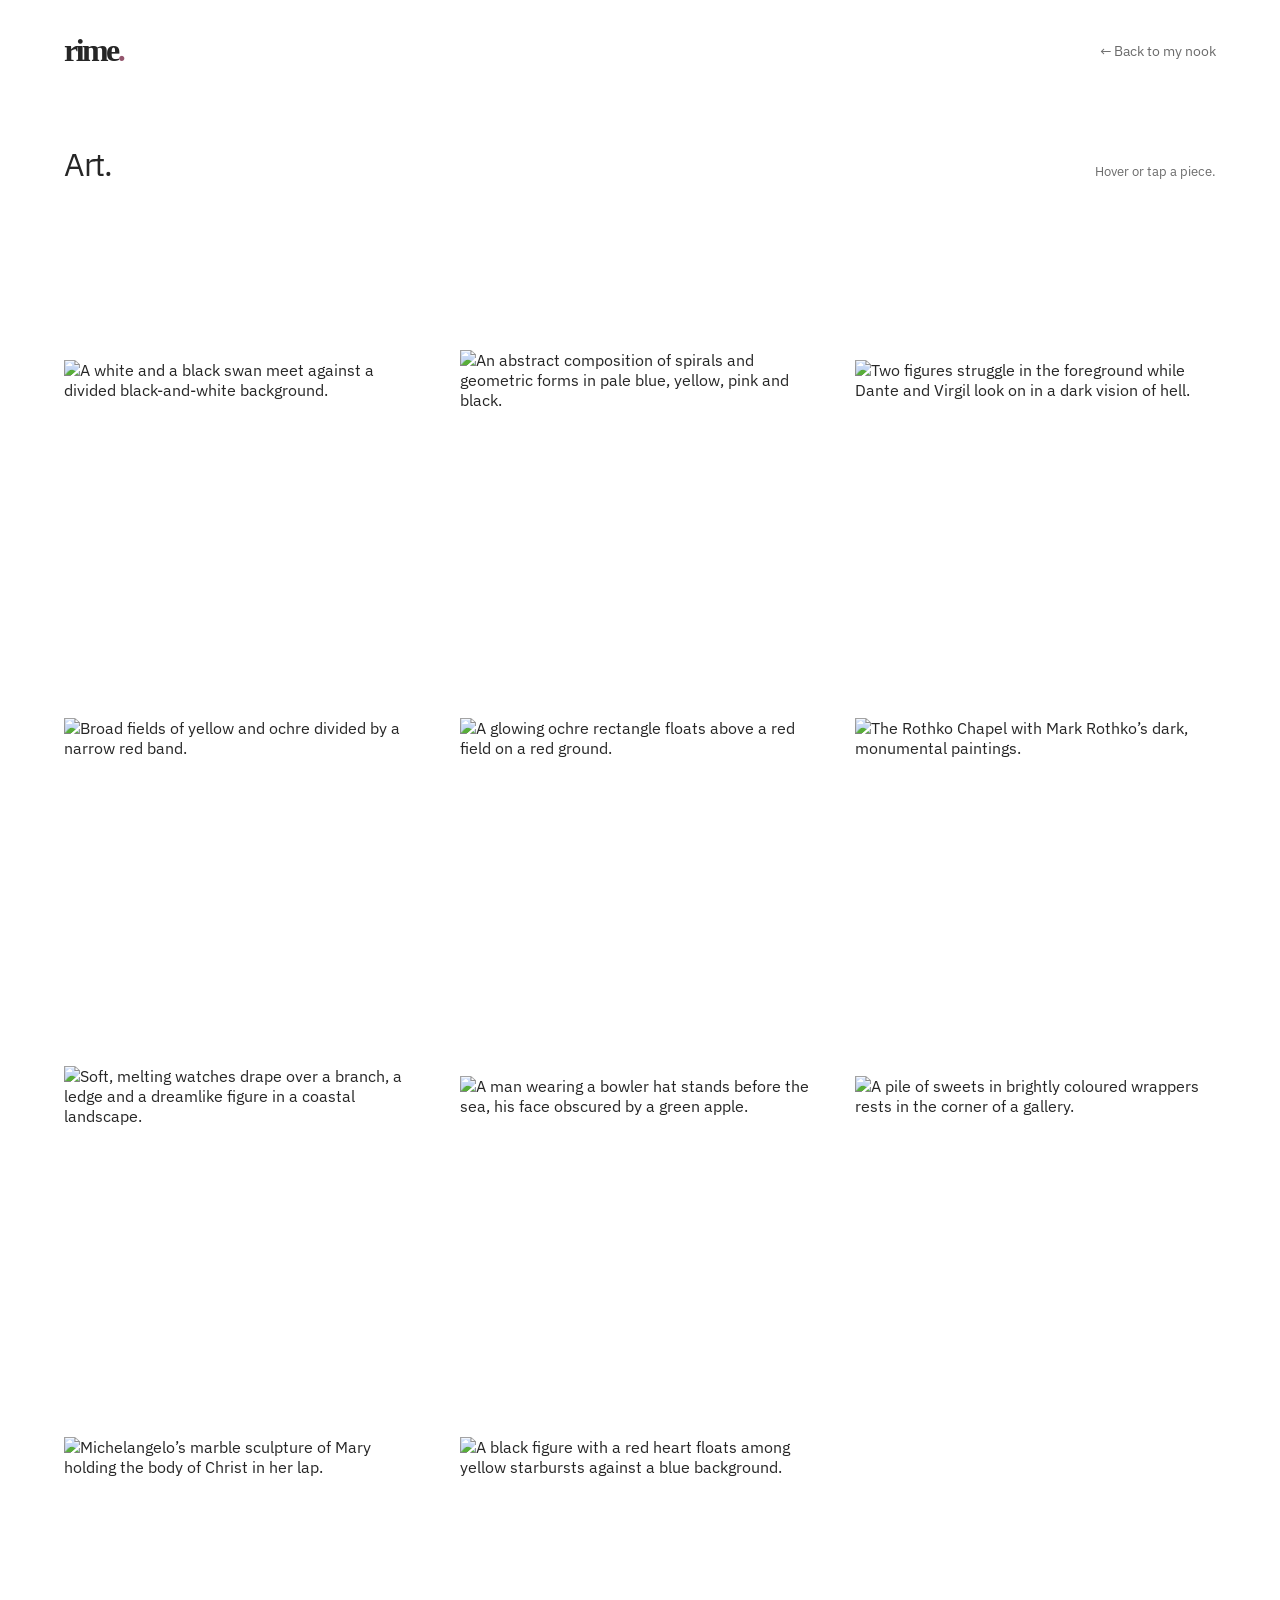
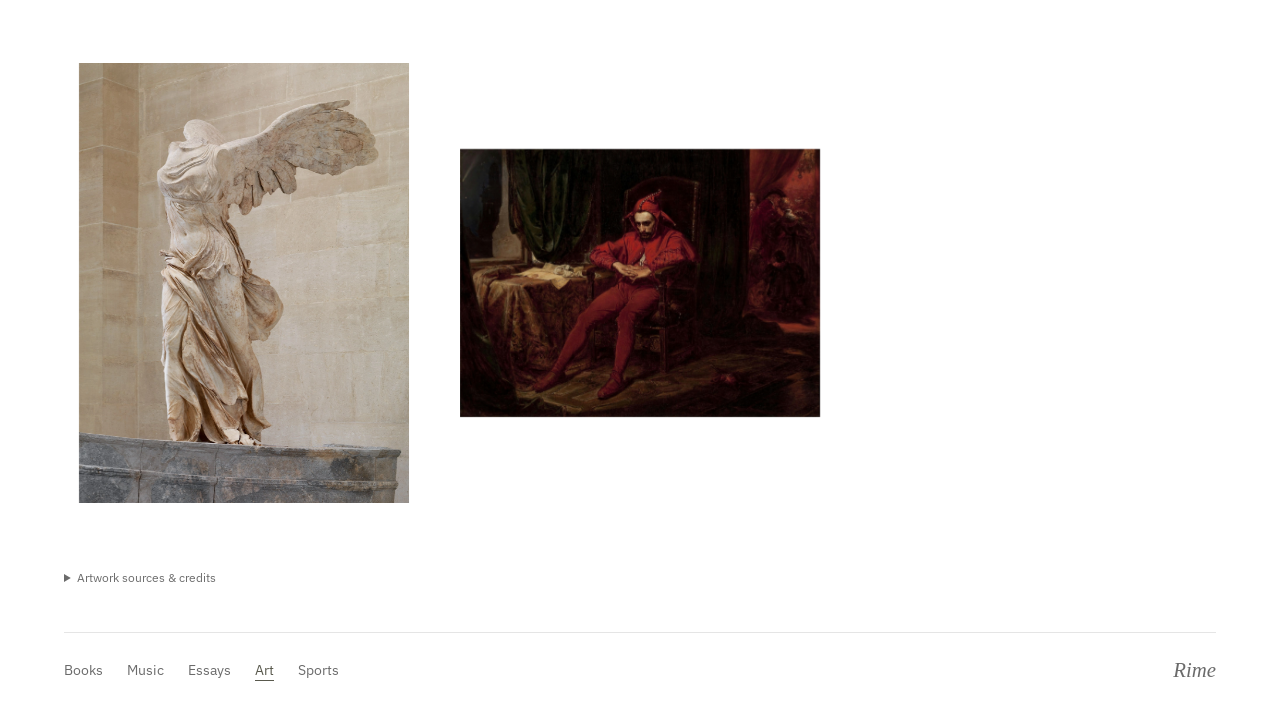
==== art/index.html @ 62c8a62d "Tighten essay spacing and center reading section heading" ====
<!doctype html>
<html lang="en"><head><meta charset="utf-8"><meta name="viewport" content="width=device-width, initial-scale=1"><meta name="description" content="A gallery of Rime’s favourite artworks."><title>Art — Rime</title><link rel="icon" type="image/svg+xml" href="data:image/svg+xml,%3Csvg xmlns='http://www.w3.org/2000/svg' viewBox='0 0 64 64'%3E%3Crect width='64' height='64' rx='18' fill='%23322348'/%3E%3Ctext x='32' y='46' text-anchor='middle' font-family='Georgia' font-size='49' fill='white'%3Er%3C/text%3E%3C/svg%3E"><link rel="preconnect" href="https://fonts.googleapis.com"><link rel="preconnect" href="https://fonts.gstatic.com" crossorigin><link href="https://fonts.googleapis.com/css2?family=IBM+Plex+Mono:wght@400;500&family=IBM+Plex+Sans:wght@400;500&display=swap" rel="stylesheet"><link rel="stylesheet" href="../styles.css?v=20c0e1b1a6a2"><script src="../art.js?v=e3abaf7f4702" defer></script></head>
<body class="art"><a class="skip-link" href="#main">Skip to content</a><div class="shell"><header><a class="wordmark" href="../" aria-label="Rime, home">rime<span>.</span></a><a class="back" href="../">← Back to my nook</a></header><main id="main"><section class="art-heading"><h1>Art.</h1><p>Hover or tap a piece.</p></section>
<section class="gallery" aria-label="Favourite artworks"><article class="art-card"><button type="button" class="art-toggle" aria-pressed="false" aria-label="Details: The Swan, No. 1" aria-describedby="art-details-0"><span class="art-inner"><span class="art-front" aria-hidden="false"><img src="https://i0.wp.com/thevimu.com/wp-content/uploads/2025/11/art-hilma-af-klint-group-IX-SUW-swan-svanen-no-1-1915.jpg?resize=595%2C600&amp;ssl=1" alt="A white and a black swan meet against a divided black-and-white background." loading="eager" decoding="async" referrerpolicy="no-referrer"></span><span class="art-back" id="art-details-0" aria-hidden="true"><strong>The Swan, No. 1</strong><span class="art-artist">Hilma af Klint</span><span class="art-date">1914–1915</span><span class="art-location"><small>Collection / location</small>Hilma af Klint Foundation · Stockholm, Sweden</span></span></span></button></article><article class="art-card"><button type="button" class="art-toggle" aria-pressed="false" aria-label="Details: What a Human Being Is" aria-describedby="art-details-1"><span class="art-inner"><span class="art-front" aria-hidden="false"><img src="https://uploads2.wikiart.org/images/hilma-af-klint/what-a-human-being-is-1910.jpg" alt="An abstract composition of spirals and geometric forms in pale blue, yellow, pink and black." loading="eager" decoding="async" referrerpolicy="no-referrer"></span><span class="art-back" id="art-details-1" aria-hidden="true"><strong>What a Human Being Is</strong><span class="art-artist">Hilma af Klint</span><span class="art-date">c. 1910</span><span class="art-location"><small>Collection / location</small>Current collection not publicly confirmed</span></span></span></button></article><article class="art-card"><button type="button" class="art-toggle" aria-pressed="false" aria-label="Details: Dante et Virgile" aria-describedby="art-details-2"><span class="art-inner"><span class="art-front" aria-hidden="false"><img src="https://upload.wikimedia.org/wikipedia/commons/7/70/William-Adolphe_Bouguereau_%281825-1905%29_-_Dante_And_Virgil_In_Hell_%281850%29.jpg" alt="Two figures struggle in the foreground while Dante and Virgil look on in a dark vision of hell." loading="eager" decoding="async" referrerpolicy="no-referrer"></span><span class="art-back" id="art-details-2" aria-hidden="true"><strong>Dante et Virgile</strong><span class="art-artist">William Bouguereau</span><span class="art-date">1850</span><span class="art-location"><small>Collection / location</small>Musée d’Orsay · Paris, France</span></span></span></button></article><article class="art-card"><button type="button" class="art-toggle" aria-pressed="false" aria-label="Details: No. 5/No. 22" aria-describedby="art-details-3"><span class="art-inner"><span class="art-front" aria-hidden="false"><img src="https://www.moma.org/media/W1siZiIsIjIwMzM2OSJdLFsicCIsImNvbnZlcnQiLCItcXVhbGl0eSA5MCAtcmVzaXplIDIwMDB4MjAwMFx1MDAzZSJdXQ.jpg?sha=93b8f74e60d3e577" alt="Broad fields of yellow and ochre divided by a narrow red band." loading="lazy" decoding="async" referrerpolicy="no-referrer"></span><span class="art-back" id="art-details-3" aria-hidden="true"><strong>No. 5/No. 22</strong><span class="art-artist">Mark Rothko</span><span class="art-date">1950</span><span class="art-location"><small>Collection / location</small>The Museum of Modern Art · New York, USA</span></span></span></button></article><article class="art-card"><button type="button" class="art-toggle" aria-pressed="false" aria-label="Details: Ochre and Red on Red" aria-describedby="art-details-4"><span class="art-inner"><span class="art-front" aria-hidden="false"><img src="https://www.phillipscollection.org/sites/default/files/styles/feature_extra_large_no_crop_1200_/public/collection/1666.jpg?itok=ukZLBT8X" alt="A glowing ochre rectangle floats above a red field on a red ground." loading="lazy" decoding="async" referrerpolicy="no-referrer"></span><span class="art-back" id="art-details-4" aria-hidden="true"><strong>Ochre and Red on Red</strong><span class="art-artist">Mark Rothko</span><span class="art-date">1954</span><span class="art-location"><small>Collection / location</small>The Phillips Collection · Washington, DC, USA</span></span></span></button></article><article class="art-card"><button type="button" class="art-toggle" aria-pressed="false" aria-label="Details: Rothko Chapel" aria-describedby="art-details-5"><span class="art-inner"><span class="art-front" aria-hidden="false"><img src="https://thumb.wikimedia.org/wikipedia/commons/thumb/9/96/Rothko_chapel_interior.jpg/500px-Rothko_chapel_interior.jpg" alt="The Rothko Chapel with Mark Rothko’s dark, monumental paintings." loading="lazy" decoding="async" referrerpolicy="no-referrer"></span><span class="art-back" id="art-details-5" aria-hidden="true"><strong>Rothko Chapel</strong><span class="art-artist">Mark Rothko</span><span class="art-date">Paintings 1964–1967 · chapel opened 1971</span><span class="art-location"><small>Collection / location</small>Rothko Chapel · Houston, Texas, USA</span><span class="art-note">An installation of fourteen paintings.</span></span></span></button></article><article class="art-card"><button type="button" class="art-toggle" aria-pressed="false" aria-label="Details: The Persistence of Memory" aria-describedby="art-details-6"><span class="art-inner"><span class="art-front" aria-hidden="false"><img src="https://www.moma.org/media/W1siZiIsIjYxOTY1OSJdLFsicCIsImNvbnZlcnQiLCItcXVhbGl0eSA5MCAtcmVzaXplIDIwMDB4MjAwMFx1MDAzZSJdXQ.jpg?sha=ef9155183ab6bba1" alt="Soft, melting watches drape over a branch, a ledge and a dreamlike figure in a coastal landscape." loading="lazy" decoding="async" referrerpolicy="no-referrer"></span><span class="art-back" id="art-details-6" aria-hidden="true"><strong>The Persistence of Memory</strong><span class="art-artist">Salvador Dalí</span><span class="art-date">1931</span><span class="art-location"><small>Collection / location</small>The Museum of Modern Art · New York, USA</span></span></span></button></article><article class="art-card"><button type="button" class="art-toggle" aria-pressed="false" aria-label="Details: Le fils de l’homme" aria-describedby="art-details-7"><span class="art-inner"><span class="art-front" aria-hidden="false"><img src="https://uploads3.wikiart.org/images/rene-magritte/son-of-man-1964(1).jpg!Large.jpg" alt="A man wearing a bowler hat stands before the sea, his face obscured by a green apple." loading="lazy" decoding="async" referrerpolicy="no-referrer"></span><span class="art-back" id="art-details-7" aria-hidden="true"><strong>Le fils de l’homme</strong><span class="art-artist">René Magritte</span><span class="art-date">1964</span><span class="art-location"><small>Collection / location</small>Private collection</span><span class="art-note">The current location is not public.</span></span></span></button></article><article class="art-card"><button type="button" class="art-toggle" aria-pressed="false" aria-label="Details: “Untitled” (Portrait of Ross in L.A.)" aria-describedby="art-details-8"><span class="art-inner"><span class="art-front" aria-hidden="false"><img src="https://upload.wikimedia.org/wikipedia/commons/thumb/9/94/%22Untitled%22_%28Portrait_of_Ross_in_L.A%29_in_the_Art_Institute_of_Chicago.jpg/500px-%22Untitled%22_%28Portrait_of_Ross_in_L.A%29_in_the_Art_Institute_of_Chicago.jpg" alt="A pile of sweets in brightly coloured wrappers rests in the corner of a gallery." loading="lazy" decoding="async" referrerpolicy="no-referrer"></span><span class="art-back" id="art-details-8" aria-hidden="true"><strong>“Untitled” (Portrait of Ross in L.A.)</strong><span class="art-artist">Félix Gonzalez-Torres</span><span class="art-date">1991</span><span class="art-location"><small>Collection / location</small>Art Institute of Chicago · Chicago, USA</span></span></span></button></article><article class="art-card"><button type="button" class="art-toggle" aria-pressed="false" aria-label="Details: Pietà" aria-describedby="art-details-9"><span class="art-inner"><span class="art-front" aria-hidden="false"><img src="https://upload.wikimedia.org/wikipedia/commons/a/a7/Michelangelo%27s_Pieta_5450.jpg" alt="Michelangelo’s marble sculpture of Mary holding the body of Christ in her lap." loading="lazy" decoding="async" referrerpolicy="no-referrer"></span><span class="art-back" id="art-details-9" aria-hidden="true"><strong>Pietà</strong><span class="art-artist">Michelangelo</span><span class="art-date">1498–1499</span><span class="art-location"><small>Collection / location</small>St Peter’s Basilica · Vatican City</span></span></span></button></article><article class="art-card"><button type="button" class="art-toggle" aria-pressed="false" aria-label="Details: Icarus (Icare)" aria-describedby="art-details-10"><span class="art-inner"><span class="art-front" aria-hidden="false"><img src="https://collectionapi.metmuseum.org/api/collection/v1/iiif/337069/741187/restricted" alt="A black figure with a red heart floats among yellow starbursts against a blue background." loading="lazy" decoding="async" referrerpolicy="no-referrer"></span><span class="art-back" id="art-details-10" aria-hidden="true"><strong>Icarus (Icare)</strong><span class="art-artist">Henri Matisse</span><span class="art-date">1947</span><span class="art-location"><small>Collection / location</small>The Metropolitan Museum of Art · New York, USA</span><span class="art-note">Plate VIII from Jazz. One of the prints in this edition.</span></span></span></button></article><article class="art-card"><button type="button" class="art-toggle" aria-pressed="false" aria-label="Details: Four Darks in Red" aria-describedby="art-details-11"><span class="art-inner"><span class="art-front" aria-hidden="false"><img src="../assets/art/four-darks-in-red.jpg" alt="Four softly edged bands of black and dark maroon float on a deep red ground." loading="lazy" decoding="async" referrerpolicy="no-referrer"></span><span class="art-back" id="art-details-11" aria-hidden="true"><strong>Four Darks in Red</strong><span class="art-artist">Mark Rothko</span><span class="art-date">1958</span><span class="art-location"><small>Collection / location</small>Whitney Museum of American Art · New York, USA</span></span></span></button></article><article class="art-card"><button type="button" class="art-toggle" aria-pressed="false" aria-label="Details: Nike of Samothrace" aria-describedby="art-details-12"><span class="art-inner"><span class="art-front" aria-hidden="false"><img src="../assets/art/nike-of-samothrace.jpg" alt="The winged marble goddess Nike stands with drapery billowing around her body; her head and arms are missing." loading="lazy" decoding="async" referrerpolicy="no-referrer"></span><span class="art-back" id="art-details-12" aria-hidden="true"><strong>Nike of Samothrace</strong><span class="art-artist">Unknown artist · Hellenistic Greek</span><span class="art-date">c. 190 BC</span><span class="art-location"><small>Collection / location</small>Musée du Louvre · Paris, France</span><span class="art-note">Also known as the Winged Victory of Samothrace.</span></span></span></button></article><article class="art-card"><button type="button" class="art-toggle" aria-pressed="false" aria-label="Details: Stańczyk" aria-describedby="art-details-13"><span class="art-inner"><span class="art-front" aria-hidden="false"><img src="../assets/art/stanczyk.jpg" alt="A pensive court jester dressed in red sits alone while a brightly lit ball continues in the room beyond." loading="lazy" decoding="async" referrerpolicy="no-referrer"></span><span class="art-back" id="art-details-13" aria-hidden="true"><strong>Stańczyk</strong><span class="art-artist">Jan Matejko</span><span class="art-date">1862</span><span class="art-location"><small>Collection / location</small>National Museum in Warsaw · Warsaw, Poland</span></span></span></button></article></section>
<details class="art-sources"><summary>Artwork sources & credits</summary><p>Collection details don’t necessarily mean a work is currently on display.</p><ul><li><a href="https://thevimu.com/the-swan-no-1-1915-ce/">The Swan, No. 1 ↗</a><span>Hilma af Klint Foundation. Image: The Vimu.</span></li><li><a href="https://www.wikiart.org/en/hilma-af-klint/what-a-human-being-is-1910">What a Human Being Is ↗</a><span>Image: WikiArt.</span></li><li><a href="https://www.musee-orsay.fr/en/artworks/dante-et-virgile-153692">Dante et Virgile ↗</a><span>Image: Wikimedia Commons.</span></li><li><a href="https://www.moma.org/collection/works/80566">No. 5/No. 22 ↗</a><span>Image: MoMA. © Kate Rothko Prizel &amp; Christopher Rothko / Artists Rights Society (ARS), New York.</span></li><li><a href="https://www.phillipscollection.org/collection/ochre-and-red-red">Ochre and Red on Red ↗</a><span>Image: The Phillips Collection. © Kate Rothko Prizel &amp; Christopher Rothko / Artists Rights Society (ARS), New York.</span></li><li><a href="https://rothkochapel.org/visit/rothko-chapel/">Rothko Chapel ↗</a><span>Photograph: Alan Islas, 2017, CC BY-SA 4.0. Unmodified.</span><a href="https://commons.wikimedia.org/wiki/File:Rothko_chapel_interior.jpg">Photograph source</a> · <a href="https://creativecommons.org/licenses/by-sa/4.0/">License</a></li><li><a href="https://www.moma.org/collection/works/79018">The Persistence of Memory ↗</a><span>Image: MoMA. © Salvador Dalí, Gala-Salvador Dalí Foundation / Artists Rights Society (ARS), New York.</span></li><li><a href="https://www.wikiart.org/en/rene-magritte/son-of-man-1964">Le fils de l’homme ↗</a><span>Image: WikiArt. © René Magritte.</span></li><li><a href="https://www.artic.edu/artworks/152961/untitled-portrait-of-ross-in-l-a">“Untitled” (Portrait of Ross in L.A.) ↗</a><span>Photograph: Cduncanmiller, 2024, CC BY-SA 4.0. Unmodified. Artwork: Felix Gonzalez-Torres Foundation.</span><a href="https://commons.wikimedia.org/wiki/File:%22Untitled%22_(Portrait_of_Ross_in_L.A)_in_the_Art_Institute_of_Chicago.jpg">Photograph source</a> · <a href="https://creativecommons.org/licenses/by-sa/4.0/">License</a></li><li><a href="https://www.basilicasanpietro.va/en/san-pietro/the-pieta-of-saint-peter-s">Pietà ↗</a><span>Photograph: Stanislav Traykov, CC BY 2.5. Unmodified.</span><a href="https://commons.wikimedia.org/wiki/File:Michelangelo%27s_Pieta_5450.jpg">Photograph source</a> · <a href="https://creativecommons.org/licenses/by/2.5/">License</a></li><li><a href="https://www.metmuseum.org/art/collection/search/337069">Icarus (Icare) ↗</a><span>Image: The Metropolitan Museum of Art. © Succession H. Matisse / Artists Rights Society (ARS), New York.</span></li><li><a href="https://whitney.org/collection/works/897">Four Darks in Red ↗</a><span>Image: Whitney Museum of American Art. © Kate Rothko Prizel &amp; Christopher Rothko / Artists Rights Society (ARS), New York.</span></li><li><a href="https://www.louvre.fr/en/explore/the-palace/a-stairway-to-victory">Nike of Samothrace ↗</a><span>Photograph: © 2014 Musée du Louvre / Philippe Fuzeau.</span></li><li><a href="https://www.mnw.art.pl/multimedia/sztuka-pod-lupa/mloda-polska/">Stańczyk ↗</a><span>Image: Google Art Project, via Wikimedia Commons. Public domain.</span><a href="https://commons.wikimedia.org/wiki/File:Jan_Matejko_-_Sta%C5%84czyk_-_Google_Art_Project.jpg">Photograph source</a> · <a href="https://creativecommons.org/publicdomain/mark/1.0/">License</a></li></ul></details></main><footer><nav aria-label="Explore my nook"><a href="../books/">Books</a><a href="../music/">Music</a><a href="../essays/">Essays</a><a href="../art/" aria-current="page">Art</a><a href="../sports/">Sports</a></nav><span class="signature">Rime</span></footer></div></body></html>
---- styles.css ----
:root { color-scheme: light; --paper:#fff; --ink:#262626; --muted:#6b6b6b; --line:#e5e5e5; --accent:#5755a5; font-family:"IBM Plex Sans",Arial,Helvetica,sans-serif; color:var(--ink); background:var(--paper); }
* { box-sizing:border-box; }
body { margin:0; min-height:100vh; background:var(--paper); color:var(--ink); }
a { color:inherit; text-decoration:none; }
a:hover { color:var(--accent); }
a:focus-visible, button:focus-visible { outline:2px solid var(--accent); outline-offset:6px; }
button { font:inherit; cursor:pointer; }
.shell { max-width:1080px; margin:auto; padding:0 64px; }
header { display:flex; align-items:center; justify-content:space-between; gap:24px; padding:32px 0; }
.wordmark { font:bold 2rem Georgia,serif; letter-spacing:-.08em; }
.wordmark span { color:#94566d; }
.accent { color:var(--accent); }
.place,.back { font-size:.875rem; color:var(--muted); }
h1,h2,p { margin:0; }
h1,h2 { font-family:Georgia,'Times New Roman',serif; font-weight:400; }
h1 { font-size:clamp(3rem,6vw,4.8rem); line-height:1.13; letter-spacing:-.05em; }
h1 em { font-weight:400; color:var(--accent); }
.eyebrow { font-size:.8125rem; letter-spacing:.07em; margin-bottom:25px; color:var(--muted); }
.home .shell { max-width:840px; }
.home-intro { padding:62px 0 45px; }
.home h1 { font-size:clamp(2.6rem,5.8vw,3.7rem); }
.home h1 { font-family:'IBM Plex Sans',Arial,sans-serif; font-weight:400; letter-spacing:-.045em; line-height:1.15; }
.home h1 em { font-style:normal; color:inherit; }
.handwritten-greeting { display:block; width:260px; max-width:100%; height:auto; margin-bottom:24px; overflow:hidden; }
.bio { margin-top:25px; font-size:1rem; line-height:1.8; color:var(--muted); }
.directory { border-top:1px solid var(--line); }
.directory > a,.directory-external { display:flex; align-items:center; gap:22px; min-height:57px; border-bottom:1px solid var(--line); font-size:1.0625rem; }
.number { font-family:Georgia,serif; color:var(--muted); font-size:.75rem; width:20px; }
.go { margin-left:auto; font-size:1rem; color:var(--muted); }
.directory a:hover .go { color:var(--accent); }
.directory-external > a,.directory-external > .pending { flex:1; display:flex; justify-content:space-between; align-items:center; }
.pending { color:var(--muted); }
.pending small { font: .75rem Arial,sans-serif; margin-left:12px; letter-spacing:.04em; }
.elsewhere { display:flex; flex-wrap:wrap; gap:30px; padding:30px 0 52px; font-size:.875rem; }
footer { border-top:1px solid var(--line); padding:25px 0 32px; display:flex; gap:24px; justify-content:space-between; align-items:center; color:var(--muted); font-size:.8125rem; }
footer nav { display:flex; flex-wrap:wrap; gap:16px 24px; font-size:.875rem; }
footer a[aria-current=page] { color:var(--accent); text-decoration:underline; text-underline-offset:5px; }
.signature { font:italic 1.3rem Georgia,serif; }
.section-intro { padding:76px 0 55px; }
.lede { font-size:1.0625rem; line-height:1.8; margin-top:27px; color:var(--muted); }
.text-link { display:inline-block; margin-top:25px; font-size:.875rem; text-decoration:underline; text-underline-offset:5px; }
.empty-note { color:var(--muted); font-size:1rem; line-height:1.8; padding:35px 0 95px; }
.essays .shell { max-width:900px; }
.fashion { --paper:#f6f0ef; --ink:#4d1727; --accent:#9d294d; --muted:#7f5963; --line:#dfcbd0; }
.fashion-title h1 { font-size:clamp(4rem,10vw,8rem); letter-spacing:-.06em; }
.amp { font-style:italic; }
.fashion-topics { display:flex; flex-wrap:wrap; justify-content:space-between; gap:20px; padding:25px 0; border-block:1px solid var(--line); font-size:.875rem; }
.essays { --accent:#354e78; }
.essays h1,.essays h2 { font-family:'IBM Plex Mono','Courier New',monospace; font-weight:400; letter-spacing:-.055em; }
.essays h1 { font-size:clamp(1.8rem,4.5vw,3rem); line-height:1.35; }
.essays .empty-note { font-family:'IBM Plex Mono','Courier New',monospace; padding-top:0; }
.essay-list article { padding:28px 0; border-top:1px solid var(--line); }
.essay-list h2 { font-size:1.8rem; }
.essay-list p { margin:12px 0; line-height:1.7; }
time { font-size:.875rem; color:var(--muted); }
.essay-body { max-width:680px; padding:50px 0 80px; }
.essay-body h1 { margin:30px 0 20px; }
.essay-body p { font:1.1875rem/1.9 Georgia,serif; margin-top:28px; }
.art { --paper:#fff; --accent:#59594d; }
.art .shell { max-width:1280px; }
.art-heading { display:flex; justify-content:space-between; align-items:baseline; gap:20px; padding:42px 0 40px; }
.art-heading h1 { font:400 2rem 'IBM Plex Sans',Arial,sans-serif; letter-spacing:-.04em; }
.art-heading p { color:var(--muted); font-size:.8125rem; }
.gallery { display:grid; grid-template-columns:repeat(3,minmax(0,1fr)); gap:48px 35px; padding-bottom:65px; align-items:center; }
.art-card { min-width:0; perspective:1400px; }
.art-toggle { display:block; width:100%; border:0; padding:0; background:transparent; color:var(--ink); text-align:left; }
.art-inner { display:grid; min-height:310px; position:relative; transform-style:preserve-3d; transition:transform .65s cubic-bezier(.2,.7,.2,1); }
.is-flipped .art-inner { transform:rotateY(180deg); }
.art-front,.art-back { grid-area:1/1; backface-visibility:hidden; -webkit-backface-visibility:hidden; }
.art-front { display:flex; align-items:center; justify-content:center; }
.art-front img { display:block; width:100%; height:auto; max-height:440px; object-fit:contain; }
.art-back { display:flex; flex-direction:column; justify-content:center; padding:25px; background:#f6f6f6; transform:rotateY(180deg); line-height:1.5; }
.art-back strong { font-weight:500; font-size:1.15rem; line-height:1.35; margin-bottom:18px; }
.art-artist,.art-date,.art-location { display:block; font-size:.875rem; }
.art-date { color:var(--muted); margin-top:4px; }
.art-location { margin-top:22px; }
.art-location small { display:block; font: .65rem 'IBM Plex Mono',monospace; color:var(--muted); letter-spacing:.03em; margin-bottom:7px; }
.art-note { display:block; font-size:.75rem; color:var(--muted); margin-top:12px; }
.art-sources { color:var(--muted); font-size:.75rem; line-height:1.6; margin:0 0 45px; }
.art-sources summary { cursor:pointer; width:fit-content; }
.art-sources p { margin-top:18px; }
.art-sources ul { padding-left:18px; }
.art-sources li { margin:15px 0; }
.art-sources a { text-decoration:underline; text-underline-offset:3px; }
.art-sources li span { display:block; }
@media(max-width:1000px) { .gallery { grid-template-columns:repeat(2,minmax(0,1fr)); } }
@media(prefers-reduced-motion:reduce) { .art-inner { transition:none; } }
.sports { --paper:#fff; --ink:#292929; --accent:#555; --muted:#696969; --line:#ddd; }
.sports-grid { display:grid; grid-template-columns:1fr 1fr; gap:50px; padding:12px 0 90px; }
.sports .sports-grid { padding-top:65px; }
.sports-grid h2 { font-family:'IBM Plex Sans',Arial,sans-serif; }
.sports-grid section { border-top:1px solid var(--line); padding-top:27px; }
.sports-grid h2 { font-size:2rem; }
.sports-grid ul { list-style:none; margin:30px 0 0; padding:0; }
.sports-grid li { padding:15px 0; border-bottom:1px solid var(--line); font-size:1.125rem; }
.music { color-scheme:dark; --paper:#171819; --ink:#eee; --muted:#b5b5b5; --line:#3e3e3e; --accent:#d1d1d1; }
.music-heading { text-align:center; padding:35px 0 15px; }
.music-heading .eyebrow { margin-bottom:16px; }
.music-heading h1 { font-size:clamp(2.5rem,6vw,4rem); }
.music-heading { min-height:175px; }
.music-heading h1 { font-size:clamp(2rem,4vw,3.5rem); }
.music .shell { max-width:1240px; }
.listening-room { display:grid; grid-template-columns:128px minmax(0,1fr) 128px; align-items:center; gap:20px; }
.album-shelf { display:grid; grid-template-columns:repeat(2,54px); gap:14px; }
.album-choice { display:block; position:relative; padding:0; border:0; background:transparent; opacity:.55; width:54px; height:54px; outline-offset:5px; }
.album-choice img { display:block; width:100%; height:100%; object-fit:cover; }
.album-choice[aria-pressed=true],.album-choice:hover,.album-choice:focus-visible { opacity:1; }
.album-choice[aria-pressed=true] { outline:1px solid #d1d1d1; outline-offset:4px; }
.listening-room .record { width:min(100%,540px); }
.listening-room .turntable { width:100%; min-width:0; overflow:clip; }
.track-name { text-align:center; margin:8px auto 20px; max-width:620px; font-size:.9375rem; line-height:1.6; color:var(--muted); }
.audio-status { text-align:center; min-height:1.5em; padding:20px 0 50px; color:var(--muted); font-size:.8125rem; }
.visually-hidden { position:absolute; width:1px; height:1px; padding:0; margin:-1px; overflow:hidden; clip-path:inset(50%); white-space:nowrap; border:0; }
@media(max-width:900px) {
 .listening-room { grid-template-columns:108px minmax(0,1fr); gap:20px; }
 .album-shelf { grid-template-columns:repeat(2,46px); gap:14px; }
 .album-choice { width:46px; height:46px; }
}
@media(max-width:640px) {
 .listening-room { display:flex; flex-direction:column; gap:5px; }
 .album-shelf { display:flex; align-self:stretch; overflow-x:auto; padding:7px 5px 13px; gap:15px; scrollbar-width:thin; }
 .album-choice { flex:0 0 48px; width:48px; height:48px; }
 .music-heading { min-height:0; padding-top:25px; padding-bottom:30px; }
 .music-heading h1 { font-size:2.3rem; }
 .record-controls { gap:12px; }.record-controls button { padding:10px 12px; }
}
.music-heading > p:last-child { color:var(--muted); margin-top:12px; font-size:1rem; }
.turntable { display:grid; place-items:center; padding:30px 0; }
.record { width:min(65vw,540px); aspect-ratio:1; border-radius:50%; position:relative; display:grid; place-items:center; background:repeating-radial-gradient(circle at center,transparent 0 2px,#41414145 3px,transparent 4px),conic-gradient(from 25deg,#090909,#333 14%,#111 25%,#080808 45%,#363636 62%,#101010 76%,#090909); border:8px solid #101010; box-shadow:0 24px 55px #0008,inset 0 0 0 1px #434343; animation:spin 18s linear infinite; animation-play-state:paused; }
.record.spinning { animation-play-state:running; }
.record-label { width:34%; aspect-ratio:1; border-radius:50%; position:relative; overflow:hidden; border:2px solid #777; background:#ded9ce; }
.record-label img { display:block; width:100%; height:100%; object-fit:cover; }
.spindle { position:absolute; width:10px; height:10px; top:50%; left:50%; transform:translate(-50%,-50%); border-radius:50%; background:#171819; box-shadow:0 0 0 2px #c1beb899; }
.record-controls { display:flex; justify-content:center; align-items:center; gap:20px; flex-wrap:wrap; font-size:.875rem; }
.record-controls button { border:1px solid #68655f; border-radius:30px; padding:11px 18px; background:transparent; color:var(--ink); }
.record-controls button:hover { background:#ffffff10; }
.record-controls a { text-decoration:underline; text-underline-offset:4px; }
.music-note { text-align:center; font:italic 1.05rem Georgia,serif; color:var(--muted); padding:28px 0 55px; }
.skip-link { position:absolute; left:16px; top:-100px; padding:12px; background:var(--paper); z-index:10; }
.skip-link:focus { top:12px; }
@keyframes spin { to { transform:rotate(360deg); } }
@media(max-width:640px) {
 .shell { padding:0 25px; } header { padding:24px 0; } .place { font-size:.8125rem; }
 .home-intro { padding:45px 0 35px; } .home h1 { font-size:clamp(2.2rem,8.5vw,3.2rem); }
 .section-intro { padding:50px 0 35px; } .sports-grid,.gallery { grid-template-columns:1fr; gap:35px; }
 .record { width:min(84vw,540px); border-width:5px; } .turntable { padding:28px 0; }
 footer { align-items:flex-start; } footer .signature { display:none; } .fashion-title h1 { font-size:clamp(3.6rem,14vw,6rem); }
 .empty-note { padding-bottom:65px; } .directory > a,.directory-external { min-height:60px; }
}

.home .elsewhere { padding-bottom:16px; }
.portfolio-note { font-size:.8125rem; color:var(--muted); line-height:1.7; margin-bottom:35px; }
.portfolio-note a { text-decoration:underline; text-underline-offset:3px; }
.footer-note { display:flex; flex-direction:column; gap:6px; }
.secret-link { width:fit-content; font:inherit; }

/* Reading links and a separate space for Rime's own essays. */
.essay-jump { display:flex; flex-wrap:wrap; gap:12px 28px; margin-top:24px; font:12px/1.5 'IBM Plex Mono',monospace; }
.essay-jump a { text-underline-offset:5px; text-decoration-color:var(--line); }
.essay-section { scroll-margin-top:30px; }
.essay-section>h2 { font-size:1.15rem; font-weight:500; margin-bottom:20px; letter-spacing:-.025em; }
#liked-heading { text-align:center; }
.reading-list { list-style:none; padding:0; margin:0; }
.reading-list li+li { border-top:1px solid var(--line); }
.reading-link { display:flex; align-items:start; justify-content:space-between; gap:28px; padding:15px 0; text-decoration:none; }
.reading-link h3,.essay-list h3 { margin:0; font:400 clamp(.9375rem,1.5vw,1rem)/1.55 'IBM Plex Mono',monospace; letter-spacing:-.035em; }
.reading-link p { margin-top:5px; font-size:14px; color:var(--muted); line-height:1.6; }
.reading-note { font-size:12px; }
.reading-arrow { color:var(--muted); font-size:20px; flex:none; transition:transform .2s; }
.reading-link:hover h3 { color:var(--accent); text-decoration:underline; text-underline-offset:5px; }
.reading-link:hover .reading-arrow { transform:translate(2px,-2px); }
.own-essays { margin:60px 0 80px; padding-top:35px; border-top:1px solid var(--line); }
@media(prefers-reduced-motion:reduce) { .reading-arrow { transition:none; } }

.own-essays .empty-note { padding:0; }
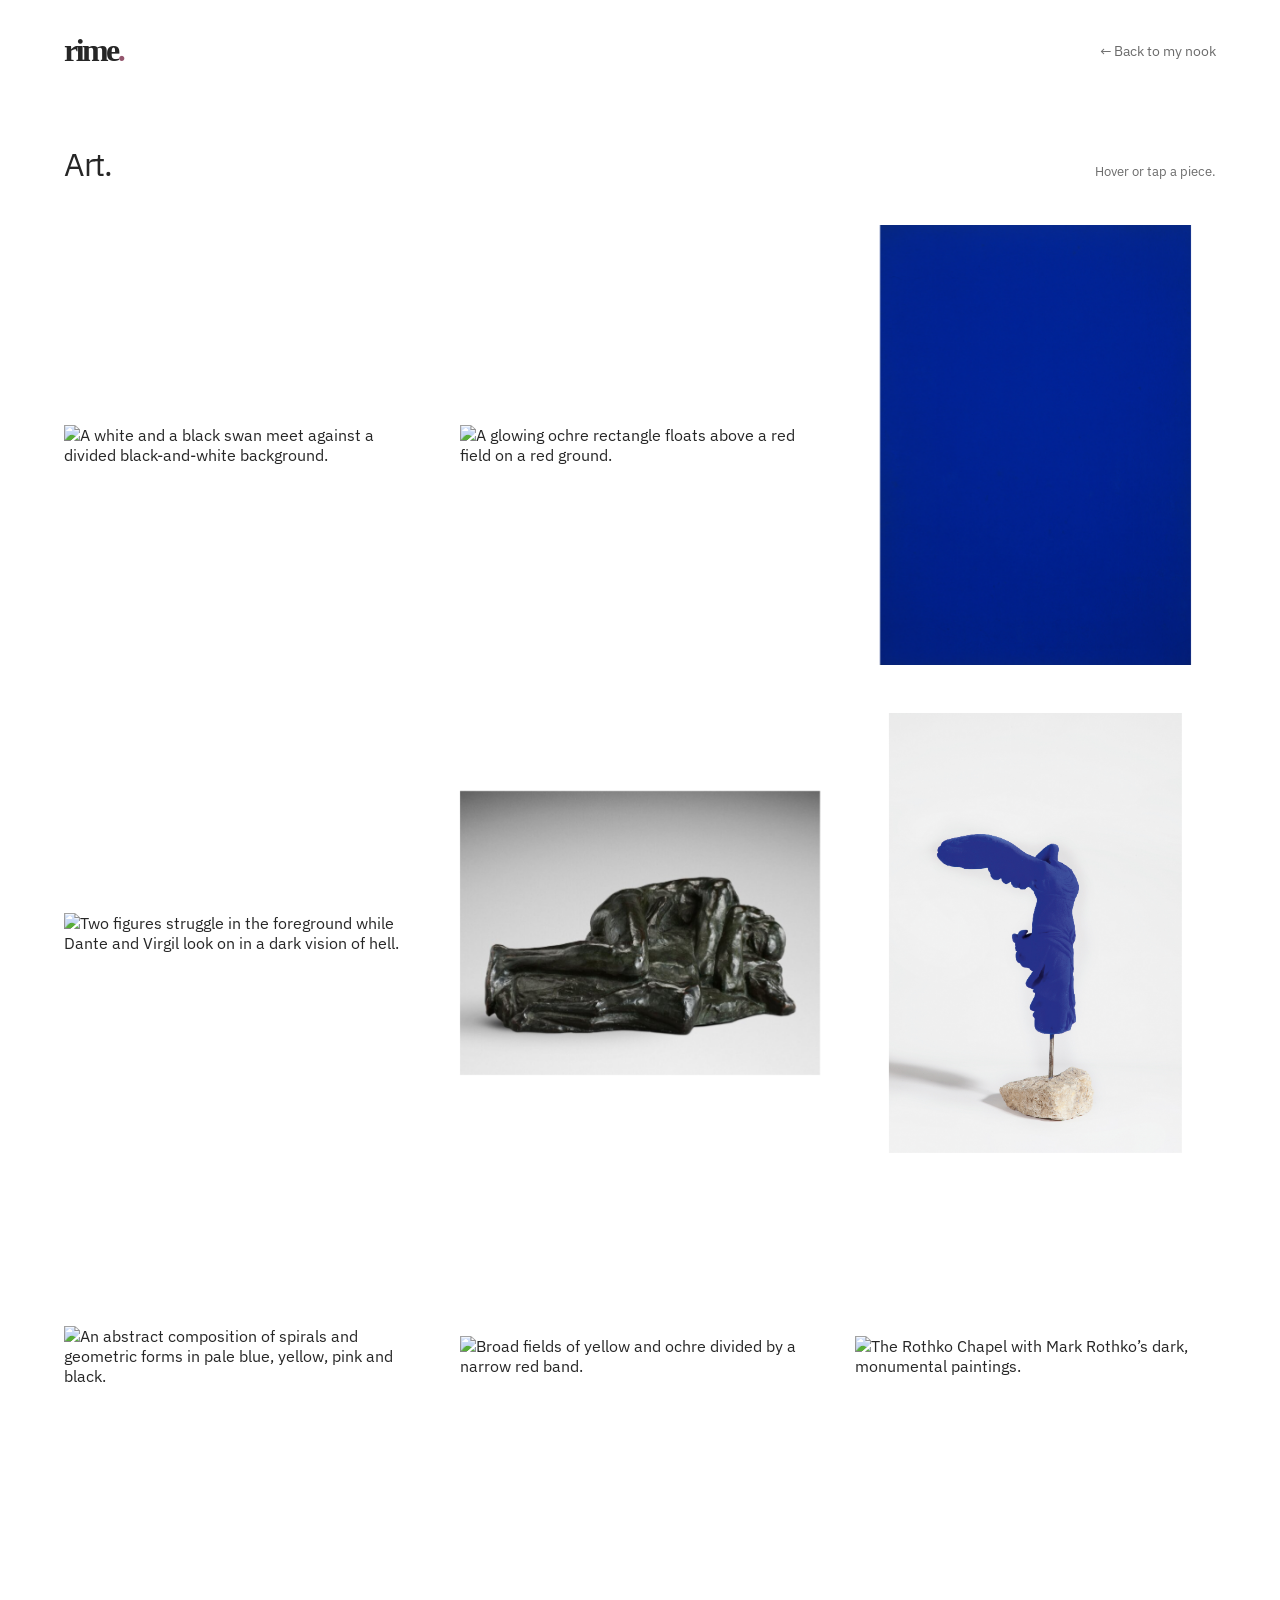
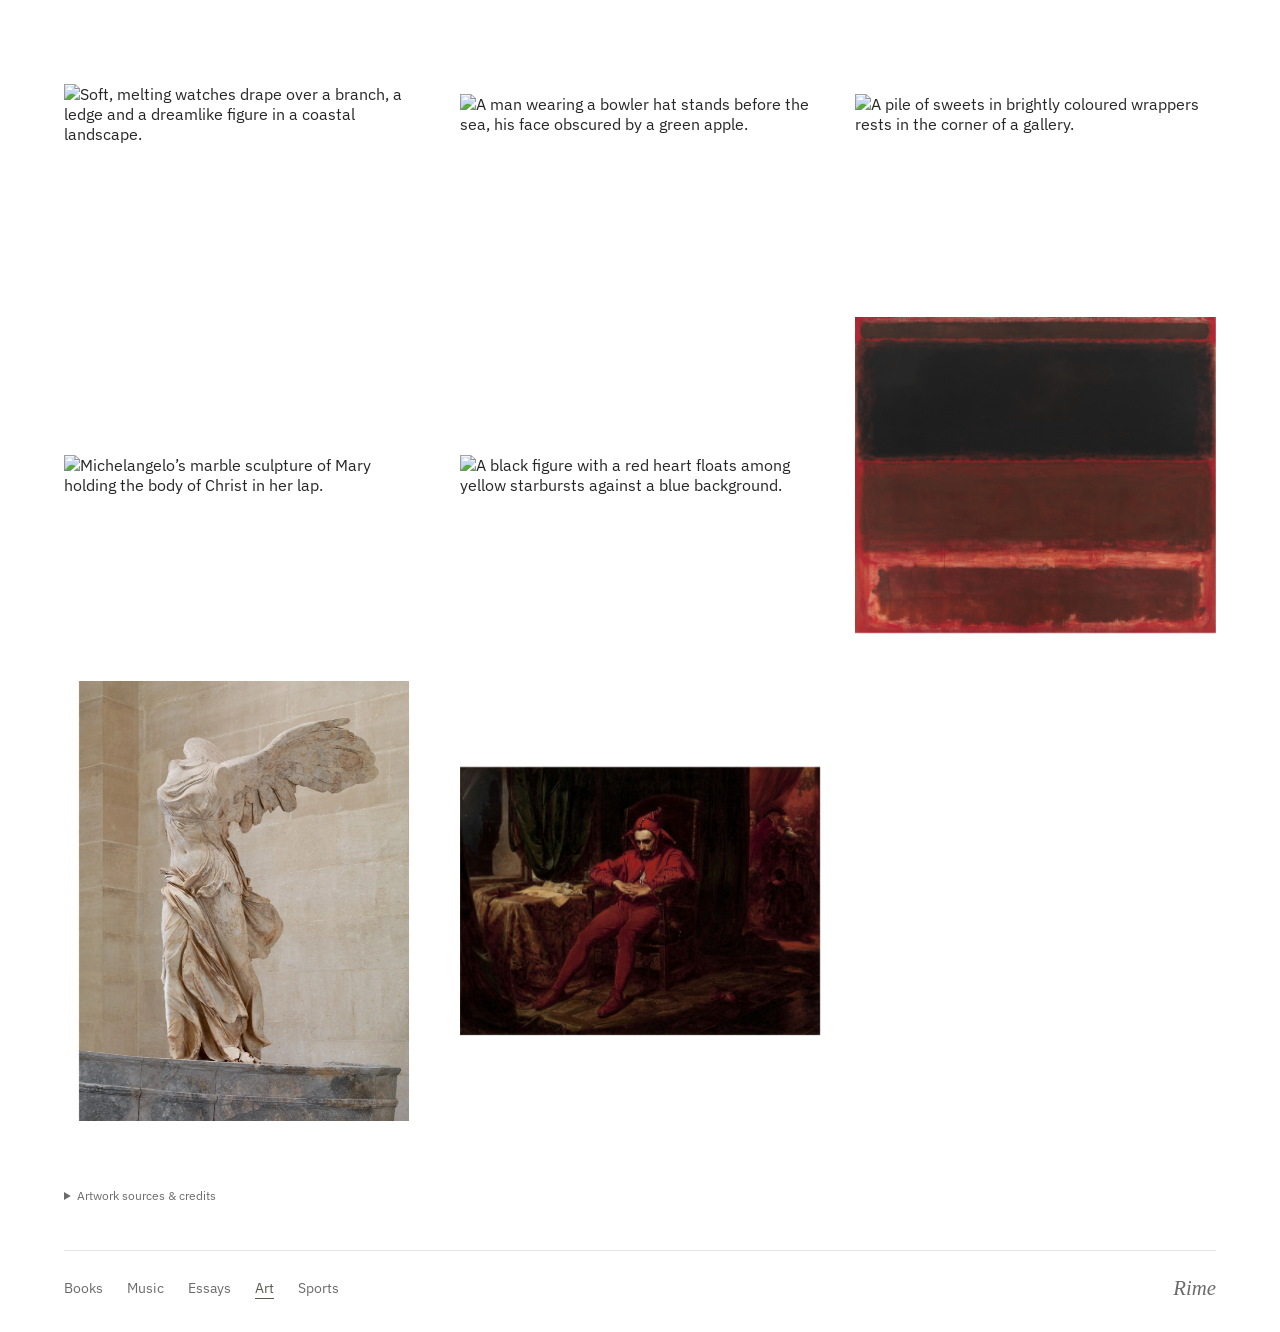
==== commit 9840fb3f: "Add Minne and Yves Klein works and reorder the gallery" ====
--- a/art/index.html
+++ b/art/index.html
@@ -1,5 +1,5 @@
 <!doctype html>
 <html lang="en"><head><meta charset="utf-8"><meta name="viewport" content="width=device-width, initial-scale=1"><meta name="description" content="A gallery of Rime’s favourite artworks."><title>Art — Rime</title><link rel="icon" type="image/svg+xml" href="data:image/svg+xml,%3Csvg xmlns='http://www.w3.org/2000/svg' viewBox='0 0 64 64'%3E%3Crect width='64' height='64' rx='18' fill='%23322348'/%3E%3Ctext x='32' y='46' text-anchor='middle' font-family='Georgia' font-size='49' fill='white'%3Er%3C/text%3E%3C/svg%3E"><link rel="preconnect" href="https://fonts.googleapis.com"><link rel="preconnect" href="https://fonts.gstatic.com" crossorigin><link href="https://fonts.googleapis.com/css2?family=IBM+Plex+Mono:wght@400;500&family=IBM+Plex+Sans:wght@400;500&display=swap" rel="stylesheet"><link rel="stylesheet" href="../styles.css?v=20c0e1b1a6a2"><script src="../art.js?v=e3abaf7f4702" defer></script></head>
 <body class="art"><a class="skip-link" href="#main">Skip to content</a><div class="shell"><header><a class="wordmark" href="../" aria-label="Rime, home">rime<span>.</span></a><a class="back" href="../">← Back to my nook</a></header><main id="main"><section class="art-heading"><h1>Art.</h1><p>Hover or tap a piece.</p></section>
-<section class="gallery" aria-label="Favourite artworks"><article class="art-card"><button type="button" class="art-toggle" aria-pressed="false" aria-label="Details: The Swan, No. 1" aria-describedby="art-details-0"><span class="art-inner"><span class="art-front" aria-hidden="false"><img src="https://i0.wp.com/thevimu.com/wp-content/uploads/2025/11/art-hilma-af-klint-group-IX-SUW-swan-svanen-no-1-1915.jpg?resize=595%2C600&amp;ssl=1" alt="A white and a black swan meet against a divided black-and-white background." loading="eager" decoding="async" referrerpolicy="no-referrer"></span><span class="art-back" id="art-details-0" aria-hidden="true"><strong>The Swan, No. 1</strong><span class="art-artist">Hilma af Klint</span><span class="art-date">1914–1915</span><span class="art-location"><small>Collection / location</small>Hilma af Klint Foundation · Stockholm, Sweden</span></span></span></button></article><article class="art-card"><button type="button" class="art-toggle" aria-pressed="false" aria-label="Details: What a Human Being Is" aria-describedby="art-details-1"><span class="art-inner"><span class="art-front" aria-hidden="false"><img src="https://uploads2.wikiart.org/images/hilma-af-klint/what-a-human-being-is-1910.jpg" alt="An abstract composition of spirals and geometric forms in pale blue, yellow, pink and black." loading="eager" decoding="async" referrerpolicy="no-referrer"></span><span class="art-back" id="art-details-1" aria-hidden="true"><strong>What a Human Being Is</strong><span class="art-artist">Hilma af Klint</span><span class="art-date">c. 1910</span><span class="art-location"><small>Collection / location</small>Current collection not publicly confirmed</span></span></span></button></article><article class="art-card"><button type="button" class="art-toggle" aria-pressed="false" aria-label="Details: Dante et Virgile" aria-describedby="art-details-2"><span class="art-inner"><span class="art-front" aria-hidden="false"><img src="https://upload.wikimedia.org/wikipedia/commons/7/70/William-Adolphe_Bouguereau_%281825-1905%29_-_Dante_And_Virgil_In_Hell_%281850%29.jpg" alt="Two figures struggle in the foreground while Dante and Virgil look on in a dark vision of hell." loading="eager" decoding="async" referrerpolicy="no-referrer"></span><span class="art-back" id="art-details-2" aria-hidden="true"><strong>Dante et Virgile</strong><span class="art-artist">William Bouguereau</span><span class="art-date">1850</span><span class="art-location"><small>Collection / location</small>Musée d’Orsay · Paris, France</span></span></span></button></article><article class="art-card"><button type="button" class="art-toggle" aria-pressed="false" aria-label="Details: No. 5/No. 22" aria-describedby="art-details-3"><span class="art-inner"><span class="art-front" aria-hidden="false"><img src="https://www.moma.org/media/W1siZiIsIjIwMzM2OSJdLFsicCIsImNvbnZlcnQiLCItcXVhbGl0eSA5MCAtcmVzaXplIDIwMDB4MjAwMFx1MDAzZSJdXQ.jpg?sha=93b8f74e60d3e577" alt="Broad fields of yellow and ochre divided by a narrow red band." loading="lazy" decoding="async" referrerpolicy="no-referrer"></span><span class="art-back" id="art-details-3" aria-hidden="true"><strong>No. 5/No. 22</strong><span class="art-artist">Mark Rothko</span><span class="art-date">1950</span><span class="art-location"><small>Collection / location</small>The Museum of Modern Art · New York, USA</span></span></span></button></article><article class="art-card"><button type="button" class="art-toggle" aria-pressed="false" aria-label="Details: Ochre and Red on Red" aria-describedby="art-details-4"><span class="art-inner"><span class="art-front" aria-hidden="false"><img src="https://www.phillipscollection.org/sites/default/files/styles/feature_extra_large_no_crop_1200_/public/collection/1666.jpg?itok=ukZLBT8X" alt="A glowing ochre rectangle floats above a red field on a red ground." loading="lazy" decoding="async" referrerpolicy="no-referrer"></span><span class="art-back" id="art-details-4" aria-hidden="true"><strong>Ochre and Red on Red</strong><span class="art-artist">Mark Rothko</span><span class="art-date">1954</span><span class="art-location"><small>Collection / location</small>The Phillips Collection · Washington, DC, USA</span></span></span></button></article><article class="art-card"><button type="button" class="art-toggle" aria-pressed="false" aria-label="Details: Rothko Chapel" aria-describedby="art-details-5"><span class="art-inner"><span class="art-front" aria-hidden="false"><img src="https://thumb.wikimedia.org/wikipedia/commons/thumb/9/96/Rothko_chapel_interior.jpg/500px-Rothko_chapel_interior.jpg" alt="The Rothko Chapel with Mark Rothko’s dark, monumental paintings." loading="lazy" decoding="async" referrerpolicy="no-referrer"></span><span class="art-back" id="art-details-5" aria-hidden="true"><strong>Rothko Chapel</strong><span class="art-artist">Mark Rothko</span><span class="art-date">Paintings 1964–1967 · chapel opened 1971</span><span class="art-location"><small>Collection / location</small>Rothko Chapel · Houston, Texas, USA</span><span class="art-note">An installation of fourteen paintings.</span></span></span></button></article><article class="art-card"><button type="button" class="art-toggle" aria-pressed="false" aria-label="Details: The Persistence of Memory" aria-describedby="art-details-6"><span class="art-inner"><span class="art-front" aria-hidden="false"><img src="https://www.moma.org/media/W1siZiIsIjYxOTY1OSJdLFsicCIsImNvbnZlcnQiLCItcXVhbGl0eSA5MCAtcmVzaXplIDIwMDB4MjAwMFx1MDAzZSJdXQ.jpg?sha=ef9155183ab6bba1" alt="Soft, melting watches drape over a branch, a ledge and a dreamlike figure in a coastal landscape." loading="lazy" decoding="async" referrerpolicy="no-referrer"></span><span class="art-back" id="art-details-6" aria-hidden="true"><strong>The Persistence of Memory</strong><span class="art-artist">Salvador Dalí</span><span class="art-date">1931</span><span class="art-location"><small>Collection / location</small>The Museum of Modern Art · New York, USA</span></span></span></button></article><article class="art-card"><button type="button" class="art-toggle" aria-pressed="false" aria-label="Details: Le fils de l’homme" aria-describedby="art-details-7"><span class="art-inner"><span class="art-front" aria-hidden="false"><img src="https://uploads3.wikiart.org/images/rene-magritte/son-of-man-1964(1).jpg!Large.jpg" alt="A man wearing a bowler hat stands before the sea, his face obscured by a green apple." loading="lazy" decoding="async" referrerpolicy="no-referrer"></span><span class="art-back" id="art-details-7" aria-hidden="true"><strong>Le fils de l’homme</strong><span class="art-artist">René Magritte</span><span class="art-date">1964</span><span class="art-location"><small>Collection / location</small>Private collection</span><span class="art-note">The current location is not public.</span></span></span></button></article><article class="art-card"><button type="button" class="art-toggle" aria-pressed="false" aria-label="Details: “Untitled” (Portrait of Ross in L.A.)" aria-describedby="art-details-8"><span class="art-inner"><span class="art-front" aria-hidden="false"><img src="https://upload.wikimedia.org/wikipedia/commons/thumb/9/94/%22Untitled%22_%28Portrait_of_Ross_in_L.A%29_in_the_Art_Institute_of_Chicago.jpg/500px-%22Untitled%22_%28Portrait_of_Ross_in_L.A%29_in_the_Art_Institute_of_Chicago.jpg" alt="A pile of sweets in brightly coloured wrappers rests in the corner of a gallery." loading="lazy" decoding="async" referrerpolicy="no-referrer"></span><span class="art-back" id="art-details-8" aria-hidden="true"><strong>“Untitled” (Portrait of Ross in L.A.)</strong><span class="art-artist">Félix Gonzalez-Torres</span><span class="art-date">1991</span><span class="art-location"><small>Collection / location</small>Art Institute of Chicago · Chicago, USA</span></span></span></button></article><article class="art-card"><button type="button" class="art-toggle" aria-pressed="false" aria-label="Details: Pietà" aria-describedby="art-details-9"><span class="art-inner"><span class="art-front" aria-hidden="false"><img src="https://upload.wikimedia.org/wikipedia/commons/a/a7/Michelangelo%27s_Pieta_5450.jpg" alt="Michelangelo’s marble sculpture of Mary holding the body of Christ in her lap." loading="lazy" decoding="async" referrerpolicy="no-referrer"></span><span class="art-back" id="art-details-9" aria-hidden="true"><strong>Pietà</strong><span class="art-artist">Michelangelo</span><span class="art-date">1498–1499</span><span class="art-location"><small>Collection / location</small>St Peter’s Basilica · Vatican City</span></span></span></button></article><article class="art-card"><button type="button" class="art-toggle" aria-pressed="false" aria-label="Details: Icarus (Icare)" aria-describedby="art-details-10"><span class="art-inner"><span class="art-front" aria-hidden="false"><img src="https://collectionapi.metmuseum.org/api/collection/v1/iiif/337069/741187/restricted" alt="A black figure with a red heart floats among yellow starbursts against a blue background." loading="lazy" decoding="async" referrerpolicy="no-referrer"></span><span class="art-back" id="art-details-10" aria-hidden="true"><strong>Icarus (Icare)</strong><span class="art-artist">Henri Matisse</span><span class="art-date">1947</span><span class="art-location"><small>Collection / location</small>The Metropolitan Museum of Art · New York, USA</span><span class="art-note">Plate VIII from Jazz. One of the prints in this edition.</span></span></span></button></article><article class="art-card"><button type="button" class="art-toggle" aria-pressed="false" aria-label="Details: Four Darks in Red" aria-describedby="art-details-11"><span class="art-inner"><span class="art-front" aria-hidden="false"><img src="../assets/art/four-darks-in-red.jpg" alt="Four softly edged bands of black and dark maroon float on a deep red ground." loading="lazy" decoding="async" referrerpolicy="no-referrer"></span><span class="art-back" id="art-details-11" aria-hidden="true"><strong>Four Darks in Red</strong><span class="art-artist">Mark Rothko</span><span class="art-date">1958</span><span class="art-location"><small>Collection / location</small>Whitney Museum of American Art · New York, USA</span></span></span></button></article><article class="art-card"><button type="button" class="art-toggle" aria-pressed="false" aria-label="Details: Nike of Samothrace" aria-describedby="art-details-12"><span class="art-inner"><span class="art-front" aria-hidden="false"><img src="../assets/art/nike-of-samothrace.jpg" alt="The winged marble goddess Nike stands with drapery billowing around her body; her head and arms are missing." loading="lazy" decoding="async" referrerpolicy="no-referrer"></span><span class="art-back" id="art-details-12" aria-hidden="true"><strong>Nike of Samothrace</strong><span class="art-artist">Unknown artist · Hellenistic Greek</span><span class="art-date">c. 190 BC</span><span class="art-location"><small>Collection / location</small>Musée du Louvre · Paris, France</span><span class="art-note">Also known as the Winged Victory of Samothrace.</span></span></span></button></article><article class="art-card"><button type="button" class="art-toggle" aria-pressed="false" aria-label="Details: Stańczyk" aria-describedby="art-details-13"><span class="art-inner"><span class="art-front" aria-hidden="false"><img src="../assets/art/stanczyk.jpg" alt="A pensive court jester dressed in red sits alone while a brightly lit ball continues in the room beyond." loading="lazy" decoding="async" referrerpolicy="no-referrer"></span><span class="art-back" id="art-details-13" aria-hidden="true"><strong>Stańczyk</strong><span class="art-artist">Jan Matejko</span><span class="art-date">1862</span><span class="art-location"><small>Collection / location</small>National Museum in Warsaw · Warsaw, Poland</span></span></span></button></article></section>
-<details class="art-sources"><summary>Artwork sources & credits</summary><p>Collection details don’t necessarily mean a work is currently on display.</p><ul><li><a href="https://thevimu.com/the-swan-no-1-1915-ce/">The Swan, No. 1 ↗</a><span>Hilma af Klint Foundation. Image: The Vimu.</span></li><li><a href="https://www.wikiart.org/en/hilma-af-klint/what-a-human-being-is-1910">What a Human Being Is ↗</a><span>Image: WikiArt.</span></li><li><a href="https://www.musee-orsay.fr/en/artworks/dante-et-virgile-153692">Dante et Virgile ↗</a><span>Image: Wikimedia Commons.</span></li><li><a href="https://www.moma.org/collection/works/80566">No. 5/No. 22 ↗</a><span>Image: MoMA. © Kate Rothko Prizel &amp; Christopher Rothko / Artists Rights Society (ARS), New York.</span></li><li><a href="https://www.phillipscollection.org/collection/ochre-and-red-red">Ochre and Red on Red ↗</a><span>Image: The Phillips Collection. © Kate Rothko Prizel &amp; Christopher Rothko / Artists Rights Society (ARS), New York.</span></li><li><a href="https://rothkochapel.org/visit/rothko-chapel/">Rothko Chapel ↗</a><span>Photograph: Alan Islas, 2017, CC BY-SA 4.0. Unmodified.</span><a href="https://commons.wikimedia.org/wiki/File:Rothko_chapel_interior.jpg">Photograph source</a> · <a href="https://creativecommons.org/licenses/by-sa/4.0/">License</a></li><li><a href="https://www.moma.org/collection/works/79018">The Persistence of Memory ↗</a><span>Image: MoMA. © Salvador Dalí, Gala-Salvador Dalí Foundation / Artists Rights Society (ARS), New York.</span></li><li><a href="https://www.wikiart.org/en/rene-magritte/son-of-man-1964">Le fils de l’homme ↗</a><span>Image: WikiArt. © René Magritte.</span></li><li><a href="https://www.artic.edu/artworks/152961/untitled-portrait-of-ross-in-l-a">“Untitled” (Portrait of Ross in L.A.) ↗</a><span>Photograph: Cduncanmiller, 2024, CC BY-SA 4.0. Unmodified. Artwork: Felix Gonzalez-Torres Foundation.</span><a href="https://commons.wikimedia.org/wiki/File:%22Untitled%22_(Portrait_of_Ross_in_L.A)_in_the_Art_Institute_of_Chicago.jpg">Photograph source</a> · <a href="https://creativecommons.org/licenses/by-sa/4.0/">License</a></li><li><a href="https://www.basilicasanpietro.va/en/san-pietro/the-pieta-of-saint-peter-s">Pietà ↗</a><span>Photograph: Stanislav Traykov, CC BY 2.5. Unmodified.</span><a href="https://commons.wikimedia.org/wiki/File:Michelangelo%27s_Pieta_5450.jpg">Photograph source</a> · <a href="https://creativecommons.org/licenses/by/2.5/">License</a></li><li><a href="https://www.metmuseum.org/art/collection/search/337069">Icarus (Icare) ↗</a><span>Image: The Metropolitan Museum of Art. © Succession H. Matisse / Artists Rights Society (ARS), New York.</span></li><li><a href="https://whitney.org/collection/works/897">Four Darks in Red ↗</a><span>Image: Whitney Museum of American Art. © Kate Rothko Prizel &amp; Christopher Rothko / Artists Rights Society (ARS), New York.</span></li><li><a href="https://www.louvre.fr/en/explore/the-palace/a-stairway-to-victory">Nike of Samothrace ↗</a><span>Photograph: © 2014 Musée du Louvre / Philippe Fuzeau.</span></li><li><a href="https://www.mnw.art.pl/multimedia/sztuka-pod-lupa/mloda-polska/">Stańczyk ↗</a><span>Image: Google Art Project, via Wikimedia Commons. Public domain.</span><a href="https://commons.wikimedia.org/wiki/File:Jan_Matejko_-_Sta%C5%84czyk_-_Google_Art_Project.jpg">Photograph source</a> · <a href="https://creativecommons.org/publicdomain/mark/1.0/">License</a></li></ul></details></main><footer><nav aria-label="Explore my nook"><a href="../books/">Books</a><a href="../music/">Music</a><a href="../essays/">Essays</a><a href="../art/" aria-current="page">Art</a><a href="../sports/">Sports</a></nav><span class="signature">Rime</span></footer></div></body></html>
+<section class="gallery" aria-label="Favourite artworks"><article class="art-card"><button type="button" class="art-toggle" aria-pressed="false" aria-label="Details: The Swan, No. 1" aria-describedby="art-details-0"><span class="art-inner"><span class="art-front" aria-hidden="false"><img src="https://i0.wp.com/thevimu.com/wp-content/uploads/2025/11/art-hilma-af-klint-group-IX-SUW-swan-svanen-no-1-1915.jpg?resize=595%2C600&amp;ssl=1" alt="A white and a black swan meet against a divided black-and-white background." loading="eager" decoding="async" referrerpolicy="no-referrer"></span><span class="art-back" id="art-details-0" aria-hidden="true"><strong>The Swan, No. 1</strong><span class="art-artist">Hilma af Klint</span><span class="art-date">1914–1915</span><span class="art-location"><small>Collection / location</small>Hilma af Klint Foundation · Stockholm, Sweden</span></span></span></button></article><article class="art-card"><button type="button" class="art-toggle" aria-pressed="false" aria-label="Details: Ochre and Red on Red" aria-describedby="art-details-1"><span class="art-inner"><span class="art-front" aria-hidden="false"><img src="https://www.phillipscollection.org/sites/default/files/styles/feature_extra_large_no_crop_1200_/public/collection/1666.jpg?itok=ukZLBT8X" alt="A glowing ochre rectangle floats above a red field on a red ground." loading="eager" decoding="async" referrerpolicy="no-referrer"></span><span class="art-back" id="art-details-1" aria-hidden="true"><strong>Ochre and Red on Red</strong><span class="art-artist">Mark Rothko</span><span class="art-date">1954</span><span class="art-location"><small>Collection / location</small>The Phillips Collection · Washington, DC, USA</span></span></span></button></article><article class="art-card"><button type="button" class="art-toggle" aria-pressed="false" aria-label="Details: Blue Monochrome" aria-describedby="art-details-2"><span class="art-inner"><span class="art-front" aria-hidden="false"><img src="../assets/art/klein-blue-monochrome.jpg" alt="A tall rectangular field of deep ultramarine blue with a subtly textured surface." loading="eager" decoding="async" referrerpolicy="no-referrer"></span><span class="art-back" id="art-details-2" aria-hidden="true"><strong>Blue Monochrome</strong><span class="art-artist">Yves Klein</span><span class="art-date">1961</span><span class="art-location"><small>Collection / location</small>The Museum of Modern Art · New York, USA</span></span></span></button></article><article class="art-card"><button type="button" class="art-toggle" aria-pressed="false" aria-label="Details: Dante et Virgile" aria-describedby="art-details-3"><span class="art-inner"><span class="art-front" aria-hidden="false"><img src="https://upload.wikimedia.org/wikipedia/commons/7/70/William-Adolphe_Bouguereau_%281825-1905%29_-_Dante_And_Virgil_In_Hell_%281850%29.jpg" alt="Two figures struggle in the foreground while Dante and Virgil look on in a dark vision of hell." loading="lazy" decoding="async" referrerpolicy="no-referrer"></span><span class="art-back" id="art-details-3" aria-hidden="true"><strong>Dante et Virgile</strong><span class="art-artist">William Bouguereau</span><span class="art-date">1850</span><span class="art-location"><small>Collection / location</small>Musée d’Orsay · Paris, France</span></span></span></button></article><article class="art-card"><button type="button" class="art-toggle" aria-pressed="false" aria-label="Details: Man Grieving over a Dead Deer" aria-describedby="art-details-4"><span class="art-inner"><span class="art-front" aria-hidden="false"><img src="../assets/art/minne-dead-deer.jpg" alt="A bronze sculpture of a grieving man curled over a dead deer, his arms embracing the animal." loading="lazy" decoding="async" referrerpolicy="no-referrer"></span><span class="art-back" id="art-details-4" aria-hidden="true"><strong>Man Grieving over a Dead Deer</strong><span class="art-artist">George Minne</span><span class="art-date">1896</span><span class="art-location"><small>Collection / location</small>Museum of Fine Arts (MSK) · Ghent, Belgium</span></span></span></button></article><article class="art-card"><button type="button" class="art-toggle" aria-pressed="false" aria-label="Details: Victoire de Samothrace" aria-describedby="art-details-5"><span class="art-inner"><span class="art-front" aria-hidden="false"><img src="../assets/art/klein-victoire-de-samothrace.jpg" alt="A small winged figure in vivid ultramarine blue is mounted on a slender metal rod above a pale stone base." loading="lazy" decoding="async" referrerpolicy="no-referrer"></span><span class="art-back" id="art-details-5" aria-hidden="true"><strong>Victoire de Samothrace</strong><span class="art-artist">Yves Klein</span><span class="art-date">1962</span><span class="art-location"><small>Collection / location</small>Kunsthalle Mannheim · Mannheim, Germany</span><span class="art-note">A plaster replica of the ancient Winged Victory, covered in International Klein Blue.</span></span></span></button></article><article class="art-card"><button type="button" class="art-toggle" aria-pressed="false" aria-label="Details: What a Human Being Is" aria-describedby="art-details-6"><span class="art-inner"><span class="art-front" aria-hidden="false"><img src="https://uploads2.wikiart.org/images/hilma-af-klint/what-a-human-being-is-1910.jpg" alt="An abstract composition of spirals and geometric forms in pale blue, yellow, pink and black." loading="lazy" decoding="async" referrerpolicy="no-referrer"></span><span class="art-back" id="art-details-6" aria-hidden="true"><strong>What a Human Being Is</strong><span class="art-artist">Hilma af Klint</span><span class="art-date">c. 1910</span><span class="art-location"><small>Collection / location</small>Current collection not publicly confirmed</span></span></span></button></article><article class="art-card"><button type="button" class="art-toggle" aria-pressed="false" aria-label="Details: No. 5/No. 22" aria-describedby="art-details-7"><span class="art-inner"><span class="art-front" aria-hidden="false"><img src="https://www.moma.org/media/W1siZiIsIjIwMzM2OSJdLFsicCIsImNvbnZlcnQiLCItcXVhbGl0eSA5MCAtcmVzaXplIDIwMDB4MjAwMFx1MDAzZSJdXQ.jpg?sha=93b8f74e60d3e577" alt="Broad fields of yellow and ochre divided by a narrow red band." loading="lazy" decoding="async" referrerpolicy="no-referrer"></span><span class="art-back" id="art-details-7" aria-hidden="true"><strong>No. 5/No. 22</strong><span class="art-artist">Mark Rothko</span><span class="art-date">1950</span><span class="art-location"><small>Collection / location</small>The Museum of Modern Art · New York, USA</span></span></span></button></article><article class="art-card"><button type="button" class="art-toggle" aria-pressed="false" aria-label="Details: Rothko Chapel" aria-describedby="art-details-8"><span class="art-inner"><span class="art-front" aria-hidden="false"><img src="https://thumb.wikimedia.org/wikipedia/commons/thumb/9/96/Rothko_chapel_interior.jpg/500px-Rothko_chapel_interior.jpg" alt="The Rothko Chapel with Mark Rothko’s dark, monumental paintings." loading="lazy" decoding="async" referrerpolicy="no-referrer"></span><span class="art-back" id="art-details-8" aria-hidden="true"><strong>Rothko Chapel</strong><span class="art-artist">Mark Rothko</span><span class="art-date">Paintings 1964–1967 · chapel opened 1971</span><span class="art-location"><small>Collection / location</small>Rothko Chapel · Houston, Texas, USA</span><span class="art-note">An installation of fourteen paintings.</span></span></span></button></article><article class="art-card"><button type="button" class="art-toggle" aria-pressed="false" aria-label="Details: The Persistence of Memory" aria-describedby="art-details-9"><span class="art-inner"><span class="art-front" aria-hidden="false"><img src="https://www.moma.org/media/W1siZiIsIjYxOTY1OSJdLFsicCIsImNvbnZlcnQiLCItcXVhbGl0eSA5MCAtcmVzaXplIDIwMDB4MjAwMFx1MDAzZSJdXQ.jpg?sha=ef9155183ab6bba1" alt="Soft, melting watches drape over a branch, a ledge and a dreamlike figure in a coastal landscape." loading="lazy" decoding="async" referrerpolicy="no-referrer"></span><span class="art-back" id="art-details-9" aria-hidden="true"><strong>The Persistence of Memory</strong><span class="art-artist">Salvador Dalí</span><span class="art-date">1931</span><span class="art-location"><small>Collection / location</small>The Museum of Modern Art · New York, USA</span></span></span></button></article><article class="art-card"><button type="button" class="art-toggle" aria-pressed="false" aria-label="Details: Le fils de l’homme" aria-describedby="art-details-10"><span class="art-inner"><span class="art-front" aria-hidden="false"><img src="https://uploads3.wikiart.org/images/rene-magritte/son-of-man-1964(1).jpg!Large.jpg" alt="A man wearing a bowler hat stands before the sea, his face obscured by a green apple." loading="lazy" decoding="async" referrerpolicy="no-referrer"></span><span class="art-back" id="art-details-10" aria-hidden="true"><strong>Le fils de l’homme</strong><span class="art-artist">René Magritte</span><span class="art-date">1964</span><span class="art-location"><small>Collection / location</small>Private collection</span><span class="art-note">The current location is not public.</span></span></span></button></article><article class="art-card"><button type="button" class="art-toggle" aria-pressed="false" aria-label="Details: “Untitled” (Portrait of Ross in L.A.)" aria-describedby="art-details-11"><span class="art-inner"><span class="art-front" aria-hidden="false"><img src="https://upload.wikimedia.org/wikipedia/commons/thumb/9/94/%22Untitled%22_%28Portrait_of_Ross_in_L.A%29_in_the_Art_Institute_of_Chicago.jpg/500px-%22Untitled%22_%28Portrait_of_Ross_in_L.A%29_in_the_Art_Institute_of_Chicago.jpg" alt="A pile of sweets in brightly coloured wrappers rests in the corner of a gallery." loading="lazy" decoding="async" referrerpolicy="no-referrer"></span><span class="art-back" id="art-details-11" aria-hidden="true"><strong>“Untitled” (Portrait of Ross in L.A.)</strong><span class="art-artist">Félix Gonzalez-Torres</span><span class="art-date">1991</span><span class="art-location"><small>Collection / location</small>Art Institute of Chicago · Chicago, USA</span></span></span></button></article><article class="art-card"><button type="button" class="art-toggle" aria-pressed="false" aria-label="Details: Pietà" aria-describedby="art-details-12"><span class="art-inner"><span class="art-front" aria-hidden="false"><img src="https://upload.wikimedia.org/wikipedia/commons/a/a7/Michelangelo%27s_Pieta_5450.jpg" alt="Michelangelo’s marble sculpture of Mary holding the body of Christ in her lap." loading="lazy" decoding="async" referrerpolicy="no-referrer"></span><span class="art-back" id="art-details-12" aria-hidden="true"><strong>Pietà</strong><span class="art-artist">Michelangelo</span><span class="art-date">1498–1499</span><span class="art-location"><small>Collection / location</small>St Peter’s Basilica · Vatican City</span></span></span></button></article><article class="art-card"><button type="button" class="art-toggle" aria-pressed="false" aria-label="Details: Icarus (Icare)" aria-describedby="art-details-13"><span class="art-inner"><span class="art-front" aria-hidden="false"><img src="https://collectionapi.metmuseum.org/api/collection/v1/iiif/337069/741187/restricted" alt="A black figure with a red heart floats among yellow starbursts against a blue background." loading="lazy" decoding="async" referrerpolicy="no-referrer"></span><span class="art-back" id="art-details-13" aria-hidden="true"><strong>Icarus (Icare)</strong><span class="art-artist">Henri Matisse</span><span class="art-date">1947</span><span class="art-location"><small>Collection / location</small>The Metropolitan Museum of Art · New York, USA</span><span class="art-note">Plate VIII from Jazz. One of the prints in this edition.</span></span></span></button></article><article class="art-card"><button type="button" class="art-toggle" aria-pressed="false" aria-label="Details: Four Darks in Red" aria-describedby="art-details-14"><span class="art-inner"><span class="art-front" aria-hidden="false"><img src="../assets/art/four-darks-in-red.jpg" alt="Four softly edged bands of black and dark maroon float on a deep red ground." loading="lazy" decoding="async" referrerpolicy="no-referrer"></span><span class="art-back" id="art-details-14" aria-hidden="true"><strong>Four Darks in Red</strong><span class="art-artist">Mark Rothko</span><span class="art-date">1958</span><span class="art-location"><small>Collection / location</small>Whitney Museum of American Art · New York, USA</span></span></span></button></article><article class="art-card"><button type="button" class="art-toggle" aria-pressed="false" aria-label="Details: Nike of Samothrace" aria-describedby="art-details-15"><span class="art-inner"><span class="art-front" aria-hidden="false"><img src="../assets/art/nike-of-samothrace.jpg" alt="The winged marble goddess Nike stands with drapery billowing around her body; her head and arms are missing." loading="lazy" decoding="async" referrerpolicy="no-referrer"></span><span class="art-back" id="art-details-15" aria-hidden="true"><strong>Nike of Samothrace</strong><span class="art-artist">Unknown artist · Hellenistic Greek</span><span class="art-date">c. 190 BC</span><span class="art-location"><small>Collection / location</small>Musée du Louvre · Paris, France</span><span class="art-note">Also known as the Winged Victory of Samothrace.</span></span></span></button></article><article class="art-card"><button type="button" class="art-toggle" aria-pressed="false" aria-label="Details: Stańczyk" aria-describedby="art-details-16"><span class="art-inner"><span class="art-front" aria-hidden="false"><img src="../assets/art/stanczyk.jpg" alt="A pensive court jester dressed in red sits alone while a brightly lit ball continues in the room beyond." loading="lazy" decoding="async" referrerpolicy="no-referrer"></span><span class="art-back" id="art-details-16" aria-hidden="true"><strong>Stańczyk</strong><span class="art-artist">Jan Matejko</span><span class="art-date">1862</span><span class="art-location"><small>Collection / location</small>National Museum in Warsaw · Warsaw, Poland</span></span></span></button></article></section>
+<details class="art-sources"><summary>Artwork sources & credits</summary><p>Collection details don’t necessarily mean a work is currently on display.</p><ul><li><a href="https://thevimu.com/the-swan-no-1-1915-ce/">The Swan, No. 1 ↗</a><span>Hilma af Klint Foundation. Image: The Vimu.</span></li><li><a href="https://www.phillipscollection.org/collection/ochre-and-red-red">Ochre and Red on Red ↗</a><span>Image: The Phillips Collection. © Kate Rothko Prizel &amp; Christopher Rothko / Artists Rights Society (ARS), New York.</span></li><li><a href="https://www.moma.org/collection/works/80103">Blue Monochrome ↗</a><span>Image: MoMA. © 2026 Artists Rights Society (ARS), New York / ADAGP, Paris.</span></li><li><a href="https://www.musee-orsay.fr/en/artworks/dante-et-virgile-153692">Dante et Virgile ↗</a><span>Image: Wikimedia Commons.</span></li><li><a href="https://www.mskgent.be/en/collection/1949-an">Man Grieving over a Dead Deer ↗</a><span>Image: Museum of Fine Arts (MSK), Ghent. Public domain.</span></li><li><a href="https://www.kuma.art/en/exponat/victoire-de-samothrace">Victoire de Samothrace ↗</a><span>Photograph: Kunsthalle Mannheim / Cem Yücetas. © VG Bild-Kunst, Bonn 2018.</span></li><li><a href="https://www.wikiart.org/en/hilma-af-klint/what-a-human-being-is-1910">What a Human Being Is ↗</a><span>Image: WikiArt.</span></li><li><a href="https://www.moma.org/collection/works/80566">No. 5/No. 22 ↗</a><span>Image: MoMA. © Kate Rothko Prizel &amp; Christopher Rothko / Artists Rights Society (ARS), New York.</span></li><li><a href="https://rothkochapel.org/visit/rothko-chapel/">Rothko Chapel ↗</a><span>Photograph: Alan Islas, 2017, CC BY-SA 4.0. Unmodified.</span><a href="https://commons.wikimedia.org/wiki/File:Rothko_chapel_interior.jpg">Photograph source</a> · <a href="https://creativecommons.org/licenses/by-sa/4.0/">License</a></li><li><a href="https://www.moma.org/collection/works/79018">The Persistence of Memory ↗</a><span>Image: MoMA. © Salvador Dalí, Gala-Salvador Dalí Foundation / Artists Rights Society (ARS), New York.</span></li><li><a href="https://www.wikiart.org/en/rene-magritte/son-of-man-1964">Le fils de l’homme ↗</a><span>Image: WikiArt. © René Magritte.</span></li><li><a href="https://www.artic.edu/artworks/152961/untitled-portrait-of-ross-in-l-a">“Untitled” (Portrait of Ross in L.A.) ↗</a><span>Photograph: Cduncanmiller, 2024, CC BY-SA 4.0. Unmodified. Artwork: Felix Gonzalez-Torres Foundation.</span><a href="https://commons.wikimedia.org/wiki/File:%22Untitled%22_(Portrait_of_Ross_in_L.A)_in_the_Art_Institute_of_Chicago.jpg">Photograph source</a> · <a href="https://creativecommons.org/licenses/by-sa/4.0/">License</a></li><li><a href="https://www.basilicasanpietro.va/en/san-pietro/the-pieta-of-saint-peter-s">Pietà ↗</a><span>Photograph: Stanislav Traykov, CC BY 2.5. Unmodified.</span><a href="https://commons.wikimedia.org/wiki/File:Michelangelo%27s_Pieta_5450.jpg">Photograph source</a> · <a href="https://creativecommons.org/licenses/by/2.5/">License</a></li><li><a href="https://www.metmuseum.org/art/collection/search/337069">Icarus (Icare) ↗</a><span>Image: The Metropolitan Museum of Art. © Succession H. Matisse / Artists Rights Society (ARS), New York.</span></li><li><a href="https://whitney.org/collection/works/897">Four Darks in Red ↗</a><span>Image: Whitney Museum of American Art. © Kate Rothko Prizel &amp; Christopher Rothko / Artists Rights Society (ARS), New York.</span></li><li><a href="https://www.louvre.fr/en/explore/the-palace/a-stairway-to-victory">Nike of Samothrace ↗</a><span>Photograph: © 2014 Musée du Louvre / Philippe Fuzeau.</span></li><li><a href="https://www.mnw.art.pl/multimedia/sztuka-pod-lupa/mloda-polska/">Stańczyk ↗</a><span>Image: Google Art Project, via Wikimedia Commons. Public domain.</span><a href="https://commons.wikimedia.org/wiki/File:Jan_Matejko_-_Sta%C5%84czyk_-_Google_Art_Project.jpg">Photograph source</a> · <a href="https://creativecommons.org/publicdomain/mark/1.0/">License</a></li></ul></details></main><footer><nav aria-label="Explore my nook"><a href="../books/">Books</a><a href="../music/">Music</a><a href="../essays/">Essays</a><a href="../art/" aria-current="page">Art</a><a href="../sports/">Sports</a></nav><span class="signature">Rime</span></footer></div></body></html>
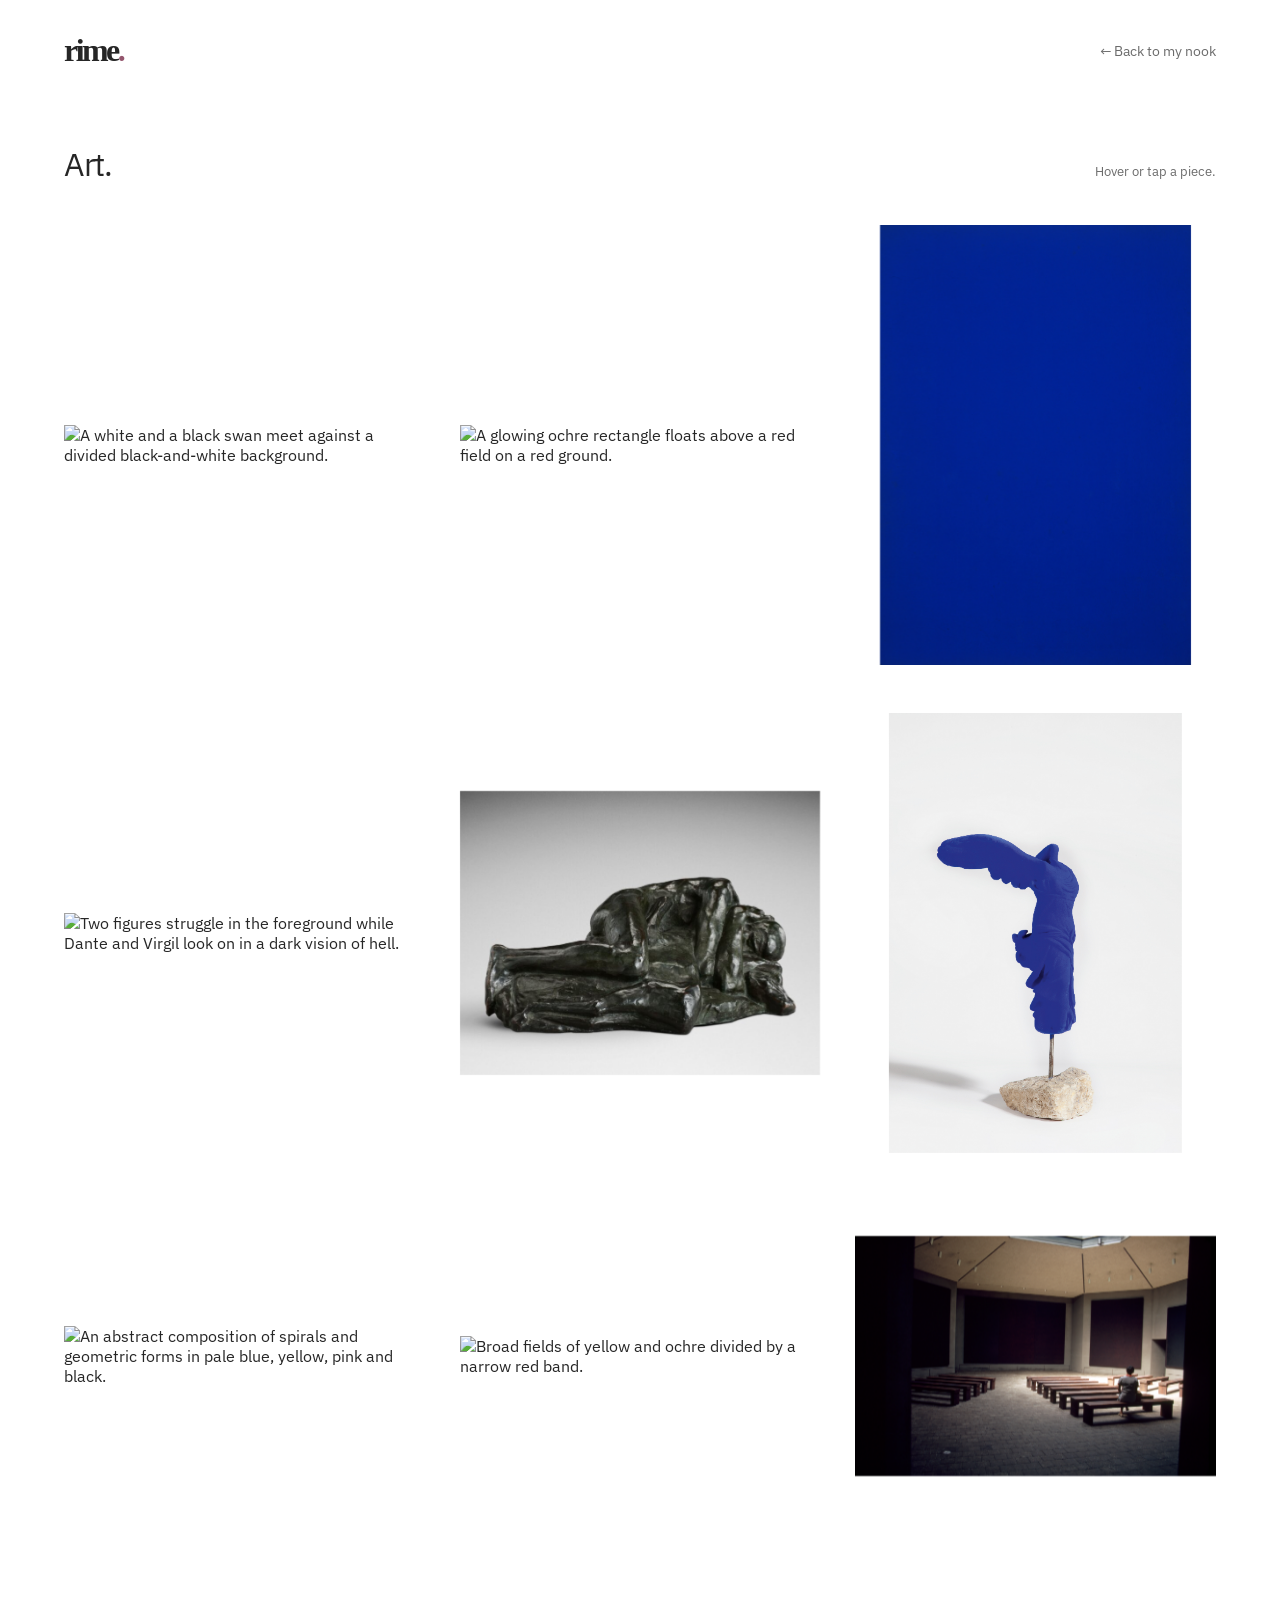
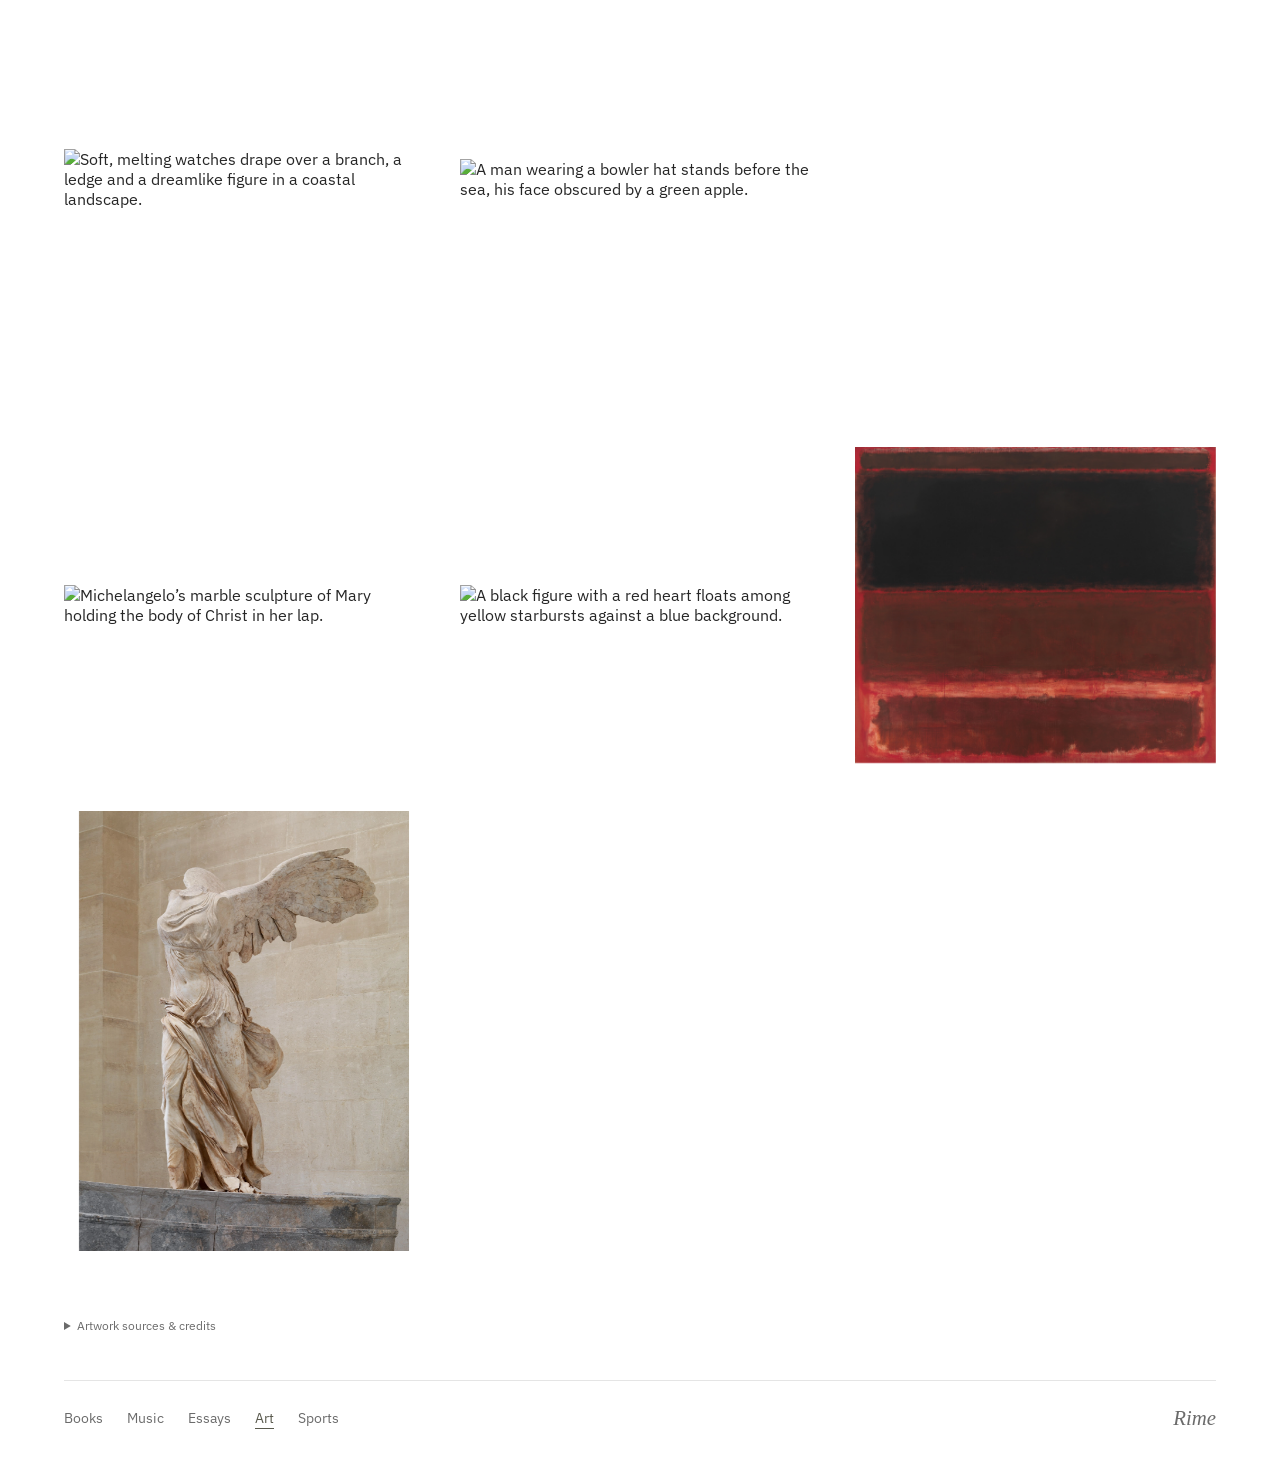
==== commit 8d23207c: "Update gallery with Kirchner and archival Rothko Chapel photo" ====
--- a/art/index.html
+++ b/art/index.html
@@ -1,5 +1,5 @@
 <!doctype html>
 <html lang="en"><head><meta charset="utf-8"><meta name="viewport" content="width=device-width, initial-scale=1"><meta name="description" content="A gallery of Rime’s favourite artworks."><title>Art — Rime</title><link rel="icon" type="image/svg+xml" href="data:image/svg+xml,%3Csvg xmlns='http://www.w3.org/2000/svg' viewBox='0 0 64 64'%3E%3Crect width='64' height='64' rx='18' fill='%23322348'/%3E%3Ctext x='32' y='46' text-anchor='middle' font-family='Georgia' font-size='49' fill='white'%3Er%3C/text%3E%3C/svg%3E"><link rel="preconnect" href="https://fonts.googleapis.com"><link rel="preconnect" href="https://fonts.gstatic.com" crossorigin><link href="https://fonts.googleapis.com/css2?family=IBM+Plex+Mono:wght@400;500&family=IBM+Plex+Sans:wght@400;500&display=swap" rel="stylesheet"><link rel="stylesheet" href="../styles.css?v=20c0e1b1a6a2"><script src="../art.js?v=e3abaf7f4702" defer></script></head>
 <body class="art"><a class="skip-link" href="#main">Skip to content</a><div class="shell"><header><a class="wordmark" href="../" aria-label="Rime, home">rime<span>.</span></a><a class="back" href="../">← Back to my nook</a></header><main id="main"><section class="art-heading"><h1>Art.</h1><p>Hover or tap a piece.</p></section>
-<section class="gallery" aria-label="Favourite artworks"><article class="art-card"><button type="button" class="art-toggle" aria-pressed="false" aria-label="Details: The Swan, No. 1" aria-describedby="art-details-0"><span class="art-inner"><span class="art-front" aria-hidden="false"><img src="https://i0.wp.com/thevimu.com/wp-content/uploads/2025/11/art-hilma-af-klint-group-IX-SUW-swan-svanen-no-1-1915.jpg?resize=595%2C600&amp;ssl=1" alt="A white and a black swan meet against a divided black-and-white background." loading="eager" decoding="async" referrerpolicy="no-referrer"></span><span class="art-back" id="art-details-0" aria-hidden="true"><strong>The Swan, No. 1</strong><span class="art-artist">Hilma af Klint</span><span class="art-date">1914–1915</span><span class="art-location"><small>Collection / location</small>Hilma af Klint Foundation · Stockholm, Sweden</span></span></span></button></article><article class="art-card"><button type="button" class="art-toggle" aria-pressed="false" aria-label="Details: Ochre and Red on Red" aria-describedby="art-details-1"><span class="art-inner"><span class="art-front" aria-hidden="false"><img src="https://www.phillipscollection.org/sites/default/files/styles/feature_extra_large_no_crop_1200_/public/collection/1666.jpg?itok=ukZLBT8X" alt="A glowing ochre rectangle floats above a red field on a red ground." loading="eager" decoding="async" referrerpolicy="no-referrer"></span><span class="art-back" id="art-details-1" aria-hidden="true"><strong>Ochre and Red on Red</strong><span class="art-artist">Mark Rothko</span><span class="art-date">1954</span><span class="art-location"><small>Collection / location</small>The Phillips Collection · Washington, DC, USA</span></span></span></button></article><article class="art-card"><button type="button" class="art-toggle" aria-pressed="false" aria-label="Details: Blue Monochrome" aria-describedby="art-details-2"><span class="art-inner"><span class="art-front" aria-hidden="false"><img src="../assets/art/klein-blue-monochrome.jpg" alt="A tall rectangular field of deep ultramarine blue with a subtly textured surface." loading="eager" decoding="async" referrerpolicy="no-referrer"></span><span class="art-back" id="art-details-2" aria-hidden="true"><strong>Blue Monochrome</strong><span class="art-artist">Yves Klein</span><span class="art-date">1961</span><span class="art-location"><small>Collection / location</small>The Museum of Modern Art · New York, USA</span></span></span></button></article><article class="art-card"><button type="button" class="art-toggle" aria-pressed="false" aria-label="Details: Dante et Virgile" aria-describedby="art-details-3"><span class="art-inner"><span class="art-front" aria-hidden="false"><img src="https://upload.wikimedia.org/wikipedia/commons/7/70/William-Adolphe_Bouguereau_%281825-1905%29_-_Dante_And_Virgil_In_Hell_%281850%29.jpg" alt="Two figures struggle in the foreground while Dante and Virgil look on in a dark vision of hell." loading="lazy" decoding="async" referrerpolicy="no-referrer"></span><span class="art-back" id="art-details-3" aria-hidden="true"><strong>Dante et Virgile</strong><span class="art-artist">William Bouguereau</span><span class="art-date">1850</span><span class="art-location"><small>Collection / location</small>Musée d’Orsay · Paris, France</span></span></span></button></article><article class="art-card"><button type="button" class="art-toggle" aria-pressed="false" aria-label="Details: Man Grieving over a Dead Deer" aria-describedby="art-details-4"><span class="art-inner"><span class="art-front" aria-hidden="false"><img src="../assets/art/minne-dead-deer.jpg" alt="A bronze sculpture of a grieving man curled over a dead deer, his arms embracing the animal." loading="lazy" decoding="async" referrerpolicy="no-referrer"></span><span class="art-back" id="art-details-4" aria-hidden="true"><strong>Man Grieving over a Dead Deer</strong><span class="art-artist">George Minne</span><span class="art-date">1896</span><span class="art-location"><small>Collection / location</small>Museum of Fine Arts (MSK) · Ghent, Belgium</span></span></span></button></article><article class="art-card"><button type="button" class="art-toggle" aria-pressed="false" aria-label="Details: Victoire de Samothrace" aria-describedby="art-details-5"><span class="art-inner"><span class="art-front" aria-hidden="false"><img src="../assets/art/klein-victoire-de-samothrace.jpg" alt="A small winged figure in vivid ultramarine blue is mounted on a slender metal rod above a pale stone base." loading="lazy" decoding="async" referrerpolicy="no-referrer"></span><span class="art-back" id="art-details-5" aria-hidden="true"><strong>Victoire de Samothrace</strong><span class="art-artist">Yves Klein</span><span class="art-date">1962</span><span class="art-location"><small>Collection / location</small>Kunsthalle Mannheim · Mannheim, Germany</span><span class="art-note">A plaster replica of the ancient Winged Victory, covered in International Klein Blue.</span></span></span></button></article><article class="art-card"><button type="button" class="art-toggle" aria-pressed="false" aria-label="Details: What a Human Being Is" aria-describedby="art-details-6"><span class="art-inner"><span class="art-front" aria-hidden="false"><img src="https://uploads2.wikiart.org/images/hilma-af-klint/what-a-human-being-is-1910.jpg" alt="An abstract composition of spirals and geometric forms in pale blue, yellow, pink and black." loading="lazy" decoding="async" referrerpolicy="no-referrer"></span><span class="art-back" id="art-details-6" aria-hidden="true"><strong>What a Human Being Is</strong><span class="art-artist">Hilma af Klint</span><span class="art-date">c. 1910</span><span class="art-location"><small>Collection / location</small>Current collection not publicly confirmed</span></span></span></button></article><article class="art-card"><button type="button" class="art-toggle" aria-pressed="false" aria-label="Details: No. 5/No. 22" aria-describedby="art-details-7"><span class="art-inner"><span class="art-front" aria-hidden="false"><img src="https://www.moma.org/media/W1siZiIsIjIwMzM2OSJdLFsicCIsImNvbnZlcnQiLCItcXVhbGl0eSA5MCAtcmVzaXplIDIwMDB4MjAwMFx1MDAzZSJdXQ.jpg?sha=93b8f74e60d3e577" alt="Broad fields of yellow and ochre divided by a narrow red band." loading="lazy" decoding="async" referrerpolicy="no-referrer"></span><span class="art-back" id="art-details-7" aria-hidden="true"><strong>No. 5/No. 22</strong><span class="art-artist">Mark Rothko</span><span class="art-date">1950</span><span class="art-location"><small>Collection / location</small>The Museum of Modern Art · New York, USA</span></span></span></button></article><article class="art-card"><button type="button" class="art-toggle" aria-pressed="false" aria-label="Details: Rothko Chapel" aria-describedby="art-details-8"><span class="art-inner"><span class="art-front" aria-hidden="false"><img src="https://thumb.wikimedia.org/wikipedia/commons/thumb/9/96/Rothko_chapel_interior.jpg/500px-Rothko_chapel_interior.jpg" alt="The Rothko Chapel with Mark Rothko’s dark, monumental paintings." loading="lazy" decoding="async" referrerpolicy="no-referrer"></span><span class="art-back" id="art-details-8" aria-hidden="true"><strong>Rothko Chapel</strong><span class="art-artist">Mark Rothko</span><span class="art-date">Paintings 1964–1967 · chapel opened 1971</span><span class="art-location"><small>Collection / location</small>Rothko Chapel · Houston, Texas, USA</span><span class="art-note">An installation of fourteen paintings.</span></span></span></button></article><article class="art-card"><button type="button" class="art-toggle" aria-pressed="false" aria-label="Details: The Persistence of Memory" aria-describedby="art-details-9"><span class="art-inner"><span class="art-front" aria-hidden="false"><img src="https://www.moma.org/media/W1siZiIsIjYxOTY1OSJdLFsicCIsImNvbnZlcnQiLCItcXVhbGl0eSA5MCAtcmVzaXplIDIwMDB4MjAwMFx1MDAzZSJdXQ.jpg?sha=ef9155183ab6bba1" alt="Soft, melting watches drape over a branch, a ledge and a dreamlike figure in a coastal landscape." loading="lazy" decoding="async" referrerpolicy="no-referrer"></span><span class="art-back" id="art-details-9" aria-hidden="true"><strong>The Persistence of Memory</strong><span class="art-artist">Salvador Dalí</span><span class="art-date">1931</span><span class="art-location"><small>Collection / location</small>The Museum of Modern Art · New York, USA</span></span></span></button></article><article class="art-card"><button type="button" class="art-toggle" aria-pressed="false" aria-label="Details: Le fils de l’homme" aria-describedby="art-details-10"><span class="art-inner"><span class="art-front" aria-hidden="false"><img src="https://uploads3.wikiart.org/images/rene-magritte/son-of-man-1964(1).jpg!Large.jpg" alt="A man wearing a bowler hat stands before the sea, his face obscured by a green apple." loading="lazy" decoding="async" referrerpolicy="no-referrer"></span><span class="art-back" id="art-details-10" aria-hidden="true"><strong>Le fils de l’homme</strong><span class="art-artist">René Magritte</span><span class="art-date">1964</span><span class="art-location"><small>Collection / location</small>Private collection</span><span class="art-note">The current location is not public.</span></span></span></button></article><article class="art-card"><button type="button" class="art-toggle" aria-pressed="false" aria-label="Details: “Untitled” (Portrait of Ross in L.A.)" aria-describedby="art-details-11"><span class="art-inner"><span class="art-front" aria-hidden="false"><img src="https://upload.wikimedia.org/wikipedia/commons/thumb/9/94/%22Untitled%22_%28Portrait_of_Ross_in_L.A%29_in_the_Art_Institute_of_Chicago.jpg/500px-%22Untitled%22_%28Portrait_of_Ross_in_L.A%29_in_the_Art_Institute_of_Chicago.jpg" alt="A pile of sweets in brightly coloured wrappers rests in the corner of a gallery." loading="lazy" decoding="async" referrerpolicy="no-referrer"></span><span class="art-back" id="art-details-11" aria-hidden="true"><strong>“Untitled” (Portrait of Ross in L.A.)</strong><span class="art-artist">Félix Gonzalez-Torres</span><span class="art-date">1991</span><span class="art-location"><small>Collection / location</small>Art Institute of Chicago · Chicago, USA</span></span></span></button></article><article class="art-card"><button type="button" class="art-toggle" aria-pressed="false" aria-label="Details: Pietà" aria-describedby="art-details-12"><span class="art-inner"><span class="art-front" aria-hidden="false"><img src="https://upload.wikimedia.org/wikipedia/commons/a/a7/Michelangelo%27s_Pieta_5450.jpg" alt="Michelangelo’s marble sculpture of Mary holding the body of Christ in her lap." loading="lazy" decoding="async" referrerpolicy="no-referrer"></span><span class="art-back" id="art-details-12" aria-hidden="true"><strong>Pietà</strong><span class="art-artist">Michelangelo</span><span class="art-date">1498–1499</span><span class="art-location"><small>Collection / location</small>St Peter’s Basilica · Vatican City</span></span></span></button></article><article class="art-card"><button type="button" class="art-toggle" aria-pressed="false" aria-label="Details: Icarus (Icare)" aria-describedby="art-details-13"><span class="art-inner"><span class="art-front" aria-hidden="false"><img src="https://collectionapi.metmuseum.org/api/collection/v1/iiif/337069/741187/restricted" alt="A black figure with a red heart floats among yellow starbursts against a blue background." loading="lazy" decoding="async" referrerpolicy="no-referrer"></span><span class="art-back" id="art-details-13" aria-hidden="true"><strong>Icarus (Icare)</strong><span class="art-artist">Henri Matisse</span><span class="art-date">1947</span><span class="art-location"><small>Collection / location</small>The Metropolitan Museum of Art · New York, USA</span><span class="art-note">Plate VIII from Jazz. One of the prints in this edition.</span></span></span></button></article><article class="art-card"><button type="button" class="art-toggle" aria-pressed="false" aria-label="Details: Four Darks in Red" aria-describedby="art-details-14"><span class="art-inner"><span class="art-front" aria-hidden="false"><img src="../assets/art/four-darks-in-red.jpg" alt="Four softly edged bands of black and dark maroon float on a deep red ground." loading="lazy" decoding="async" referrerpolicy="no-referrer"></span><span class="art-back" id="art-details-14" aria-hidden="true"><strong>Four Darks in Red</strong><span class="art-artist">Mark Rothko</span><span class="art-date">1958</span><span class="art-location"><small>Collection / location</small>Whitney Museum of American Art · New York, USA</span></span></span></button></article><article class="art-card"><button type="button" class="art-toggle" aria-pressed="false" aria-label="Details: Nike of Samothrace" aria-describedby="art-details-15"><span class="art-inner"><span class="art-front" aria-hidden="false"><img src="../assets/art/nike-of-samothrace.jpg" alt="The winged marble goddess Nike stands with drapery billowing around her body; her head and arms are missing." loading="lazy" decoding="async" referrerpolicy="no-referrer"></span><span class="art-back" id="art-details-15" aria-hidden="true"><strong>Nike of Samothrace</strong><span class="art-artist">Unknown artist · Hellenistic Greek</span><span class="art-date">c. 190 BC</span><span class="art-location"><small>Collection / location</small>Musée du Louvre · Paris, France</span><span class="art-note">Also known as the Winged Victory of Samothrace.</span></span></span></button></article><article class="art-card"><button type="button" class="art-toggle" aria-pressed="false" aria-label="Details: Stańczyk" aria-describedby="art-details-16"><span class="art-inner"><span class="art-front" aria-hidden="false"><img src="../assets/art/stanczyk.jpg" alt="A pensive court jester dressed in red sits alone while a brightly lit ball continues in the room beyond." loading="lazy" decoding="async" referrerpolicy="no-referrer"></span><span class="art-back" id="art-details-16" aria-hidden="true"><strong>Stańczyk</strong><span class="art-artist">Jan Matejko</span><span class="art-date">1862</span><span class="art-location"><small>Collection / location</small>National Museum in Warsaw · Warsaw, Poland</span></span></span></button></article></section>
-<details class="art-sources"><summary>Artwork sources & credits</summary><p>Collection details don’t necessarily mean a work is currently on display.</p><ul><li><a href="https://thevimu.com/the-swan-no-1-1915-ce/">The Swan, No. 1 ↗</a><span>Hilma af Klint Foundation. Image: The Vimu.</span></li><li><a href="https://www.phillipscollection.org/collection/ochre-and-red-red">Ochre and Red on Red ↗</a><span>Image: The Phillips Collection. © Kate Rothko Prizel &amp; Christopher Rothko / Artists Rights Society (ARS), New York.</span></li><li><a href="https://www.moma.org/collection/works/80103">Blue Monochrome ↗</a><span>Image: MoMA. © 2026 Artists Rights Society (ARS), New York / ADAGP, Paris.</span></li><li><a href="https://www.musee-orsay.fr/en/artworks/dante-et-virgile-153692">Dante et Virgile ↗</a><span>Image: Wikimedia Commons.</span></li><li><a href="https://www.mskgent.be/en/collection/1949-an">Man Grieving over a Dead Deer ↗</a><span>Image: Museum of Fine Arts (MSK), Ghent. Public domain.</span></li><li><a href="https://www.kuma.art/en/exponat/victoire-de-samothrace">Victoire de Samothrace ↗</a><span>Photograph: Kunsthalle Mannheim / Cem Yücetas. © VG Bild-Kunst, Bonn 2018.</span></li><li><a href="https://www.wikiart.org/en/hilma-af-klint/what-a-human-being-is-1910">What a Human Being Is ↗</a><span>Image: WikiArt.</span></li><li><a href="https://www.moma.org/collection/works/80566">No. 5/No. 22 ↗</a><span>Image: MoMA. © Kate Rothko Prizel &amp; Christopher Rothko / Artists Rights Society (ARS), New York.</span></li><li><a href="https://rothkochapel.org/visit/rothko-chapel/">Rothko Chapel ↗</a><span>Photograph: Alan Islas, 2017, CC BY-SA 4.0. Unmodified.</span><a href="https://commons.wikimedia.org/wiki/File:Rothko_chapel_interior.jpg">Photograph source</a> · <a href="https://creativecommons.org/licenses/by-sa/4.0/">License</a></li><li><a href="https://www.moma.org/collection/works/79018">The Persistence of Memory ↗</a><span>Image: MoMA. © Salvador Dalí, Gala-Salvador Dalí Foundation / Artists Rights Society (ARS), New York.</span></li><li><a href="https://www.wikiart.org/en/rene-magritte/son-of-man-1964">Le fils de l’homme ↗</a><span>Image: WikiArt. © René Magritte.</span></li><li><a href="https://www.artic.edu/artworks/152961/untitled-portrait-of-ross-in-l-a">“Untitled” (Portrait of Ross in L.A.) ↗</a><span>Photograph: Cduncanmiller, 2024, CC BY-SA 4.0. Unmodified. Artwork: Felix Gonzalez-Torres Foundation.</span><a href="https://commons.wikimedia.org/wiki/File:%22Untitled%22_(Portrait_of_Ross_in_L.A)_in_the_Art_Institute_of_Chicago.jpg">Photograph source</a> · <a href="https://creativecommons.org/licenses/by-sa/4.0/">License</a></li><li><a href="https://www.basilicasanpietro.va/en/san-pietro/the-pieta-of-saint-peter-s">Pietà ↗</a><span>Photograph: Stanislav Traykov, CC BY 2.5. Unmodified.</span><a href="https://commons.wikimedia.org/wiki/File:Michelangelo%27s_Pieta_5450.jpg">Photograph source</a> · <a href="https://creativecommons.org/licenses/by/2.5/">License</a></li><li><a href="https://www.metmuseum.org/art/collection/search/337069">Icarus (Icare) ↗</a><span>Image: The Metropolitan Museum of Art. © Succession H. Matisse / Artists Rights Society (ARS), New York.</span></li><li><a href="https://whitney.org/collection/works/897">Four Darks in Red ↗</a><span>Image: Whitney Museum of American Art. © Kate Rothko Prizel &amp; Christopher Rothko / Artists Rights Society (ARS), New York.</span></li><li><a href="https://www.louvre.fr/en/explore/the-palace/a-stairway-to-victory">Nike of Samothrace ↗</a><span>Photograph: © 2014 Musée du Louvre / Philippe Fuzeau.</span></li><li><a href="https://www.mnw.art.pl/multimedia/sztuka-pod-lupa/mloda-polska/">Stańczyk ↗</a><span>Image: Google Art Project, via Wikimedia Commons. Public domain.</span><a href="https://commons.wikimedia.org/wiki/File:Jan_Matejko_-_Sta%C5%84czyk_-_Google_Art_Project.jpg">Photograph source</a> · <a href="https://creativecommons.org/publicdomain/mark/1.0/">License</a></li></ul></details></main><footer><nav aria-label="Explore my nook"><a href="../books/">Books</a><a href="../music/">Music</a><a href="../essays/">Essays</a><a href="../art/" aria-current="page">Art</a><a href="../sports/">Sports</a></nav><span class="signature">Rime</span></footer></div></body></html>
+<section class="gallery" aria-label="Favourite artworks"><article class="art-card"><button type="button" class="art-toggle" aria-pressed="false" aria-label="Details: The Swan, No. 1" aria-describedby="art-details-0"><span class="art-inner"><span class="art-front" aria-hidden="false"><img src="https://i0.wp.com/thevimu.com/wp-content/uploads/2025/11/art-hilma-af-klint-group-IX-SUW-swan-svanen-no-1-1915.jpg?resize=595%2C600&amp;ssl=1" alt="A white and a black swan meet against a divided black-and-white background." loading="eager" decoding="async" referrerpolicy="no-referrer"></span><span class="art-back" id="art-details-0" aria-hidden="true"><strong>The Swan, No. 1</strong><span class="art-artist">Hilma af Klint</span><span class="art-date">1914–1915</span><span class="art-location"><small>Collection / location</small>Hilma af Klint Foundation · Stockholm, Sweden</span></span></span></button></article><article class="art-card"><button type="button" class="art-toggle" aria-pressed="false" aria-label="Details: Ochre and Red on Red" aria-describedby="art-details-1"><span class="art-inner"><span class="art-front" aria-hidden="false"><img src="https://www.phillipscollection.org/sites/default/files/styles/feature_extra_large_no_crop_1200_/public/collection/1666.jpg?itok=ukZLBT8X" alt="A glowing ochre rectangle floats above a red field on a red ground." loading="eager" decoding="async" referrerpolicy="no-referrer"></span><span class="art-back" id="art-details-1" aria-hidden="true"><strong>Ochre and Red on Red</strong><span class="art-artist">Mark Rothko</span><span class="art-date">1954</span><span class="art-location"><small>Collection / location</small>The Phillips Collection · Washington, DC, USA</span></span></span></button></article><article class="art-card"><button type="button" class="art-toggle" aria-pressed="false" aria-label="Details: Blue Monochrome" aria-describedby="art-details-2"><span class="art-inner"><span class="art-front" aria-hidden="false"><img src="../assets/art/klein-blue-monochrome.jpg" alt="A tall rectangular field of deep ultramarine blue with a subtly textured surface." loading="eager" decoding="async" referrerpolicy="no-referrer"></span><span class="art-back" id="art-details-2" aria-hidden="true"><strong>Blue Monochrome</strong><span class="art-artist">Yves Klein</span><span class="art-date">1961</span><span class="art-location"><small>Collection / location</small>The Museum of Modern Art · New York, USA</span></span></span></button></article><article class="art-card"><button type="button" class="art-toggle" aria-pressed="false" aria-label="Details: Dante et Virgile" aria-describedby="art-details-3"><span class="art-inner"><span class="art-front" aria-hidden="false"><img src="https://upload.wikimedia.org/wikipedia/commons/7/70/William-Adolphe_Bouguereau_%281825-1905%29_-_Dante_And_Virgil_In_Hell_%281850%29.jpg" alt="Two figures struggle in the foreground while Dante and Virgil look on in a dark vision of hell." loading="lazy" decoding="async" referrerpolicy="no-referrer"></span><span class="art-back" id="art-details-3" aria-hidden="true"><strong>Dante et Virgile</strong><span class="art-artist">William Bouguereau</span><span class="art-date">1850</span><span class="art-location"><small>Collection / location</small>Musée d’Orsay · Paris, France</span></span></span></button></article><article class="art-card"><button type="button" class="art-toggle" aria-pressed="false" aria-label="Details: Man Grieving over a Dead Deer" aria-describedby="art-details-4"><span class="art-inner"><span class="art-front" aria-hidden="false"><img src="../assets/art/minne-dead-deer.jpg" alt="A bronze sculpture of a grieving man curled over a dead deer, his arms embracing the animal." loading="lazy" decoding="async" referrerpolicy="no-referrer"></span><span class="art-back" id="art-details-4" aria-hidden="true"><strong>Man Grieving over a Dead Deer</strong><span class="art-artist">George Minne</span><span class="art-date">1896</span><span class="art-location"><small>Collection / location</small>Museum of Fine Arts (MSK) · Ghent, Belgium</span></span></span></button></article><article class="art-card"><button type="button" class="art-toggle" aria-pressed="false" aria-label="Details: Victoire de Samothrace" aria-describedby="art-details-5"><span class="art-inner"><span class="art-front" aria-hidden="false"><img src="../assets/art/klein-victoire-de-samothrace.jpg" alt="A small winged figure in vivid ultramarine blue is mounted on a slender metal rod above a pale stone base." loading="lazy" decoding="async" referrerpolicy="no-referrer"></span><span class="art-back" id="art-details-5" aria-hidden="true"><strong>Victoire de Samothrace</strong><span class="art-artist">Yves Klein</span><span class="art-date">1962</span><span class="art-location"><small>Collection / location</small>Kunsthalle Mannheim · Mannheim, Germany</span><span class="art-note">A plaster replica of the ancient Winged Victory, covered in International Klein Blue.</span></span></span></button></article><article class="art-card"><button type="button" class="art-toggle" aria-pressed="false" aria-label="Details: What a Human Being Is" aria-describedby="art-details-6"><span class="art-inner"><span class="art-front" aria-hidden="false"><img src="https://uploads2.wikiart.org/images/hilma-af-klint/what-a-human-being-is-1910.jpg" alt="An abstract composition of spirals and geometric forms in pale blue, yellow, pink and black." loading="lazy" decoding="async" referrerpolicy="no-referrer"></span><span class="art-back" id="art-details-6" aria-hidden="true"><strong>What a Human Being Is</strong><span class="art-artist">Hilma af Klint</span><span class="art-date">c. 1910</span><span class="art-location"><small>Collection / location</small>Current collection not publicly confirmed</span></span></span></button></article><article class="art-card"><button type="button" class="art-toggle" aria-pressed="false" aria-label="Details: No. 5/No. 22" aria-describedby="art-details-7"><span class="art-inner"><span class="art-front" aria-hidden="false"><img src="https://www.moma.org/media/W1siZiIsIjIwMzM2OSJdLFsicCIsImNvbnZlcnQiLCItcXVhbGl0eSA5MCAtcmVzaXplIDIwMDB4MjAwMFx1MDAzZSJdXQ.jpg?sha=93b8f74e60d3e577" alt="Broad fields of yellow and ochre divided by a narrow red band." loading="lazy" decoding="async" referrerpolicy="no-referrer"></span><span class="art-back" id="art-details-7" aria-hidden="true"><strong>No. 5/No. 22</strong><span class="art-artist">Mark Rothko</span><span class="art-date">1950</span><span class="art-location"><small>Collection / location</small>The Museum of Modern Art · New York, USA</span></span></span></button></article><article class="art-card"><button type="button" class="art-toggle" aria-pressed="false" aria-label="Details: Rothko Chapel" aria-describedby="art-details-8"><span class="art-inner"><span class="art-front" aria-hidden="false"><img src="../assets/art/rothko-chapel-interior.jpg" alt="A wide historical view of the Rothko Chapel, with dark monumental paintings, rows of wooden benches and a seated visitor beneath the skylight." loading="lazy" decoding="async" referrerpolicy="no-referrer"></span><span class="art-back" id="art-details-8" aria-hidden="true"><strong>Rothko Chapel</strong><span class="art-artist">Mark Rothko</span><span class="art-date">Paintings 1964–1967 · chapel opened 1971</span><span class="art-location"><small>Collection / location</small>Rothko Chapel · Houston, Texas, USA</span><span class="art-note">An installation of fourteen paintings.</span></span></span></button></article><article class="art-card"><button type="button" class="art-toggle" aria-pressed="false" aria-label="Details: The Persistence of Memory" aria-describedby="art-details-9"><span class="art-inner"><span class="art-front" aria-hidden="false"><img src="https://www.moma.org/media/W1siZiIsIjYxOTY1OSJdLFsicCIsImNvbnZlcnQiLCItcXVhbGl0eSA5MCAtcmVzaXplIDIwMDB4MjAwMFx1MDAzZSJdXQ.jpg?sha=ef9155183ab6bba1" alt="Soft, melting watches drape over a branch, a ledge and a dreamlike figure in a coastal landscape." loading="lazy" decoding="async" referrerpolicy="no-referrer"></span><span class="art-back" id="art-details-9" aria-hidden="true"><strong>The Persistence of Memory</strong><span class="art-artist">Salvador Dalí</span><span class="art-date">1931</span><span class="art-location"><small>Collection / location</small>The Museum of Modern Art · New York, USA</span></span></span></button></article><article class="art-card"><button type="button" class="art-toggle" aria-pressed="false" aria-label="Details: Le fils de l’homme" aria-describedby="art-details-10"><span class="art-inner"><span class="art-front" aria-hidden="false"><img src="https://uploads3.wikiart.org/images/rene-magritte/son-of-man-1964(1).jpg!Large.jpg" alt="A man wearing a bowler hat stands before the sea, his face obscured by a green apple." loading="lazy" decoding="async" referrerpolicy="no-referrer"></span><span class="art-back" id="art-details-10" aria-hidden="true"><strong>Le fils de l’homme</strong><span class="art-artist">René Magritte</span><span class="art-date">1964</span><span class="art-location"><small>Collection / location</small>Private collection</span><span class="art-note">The current location is not public.</span></span></span></button></article><article class="art-card"><button type="button" class="art-toggle" aria-pressed="false" aria-label="Details: Female Artist (Artistin)" aria-describedby="art-details-11"><span class="art-inner"><span class="art-front" aria-hidden="false"><img src="../assets/art/kirchner-female-artist.jpg" alt="A girl in a striped dress rests her chin on her hand beside a white cat, painted in vivid greens, blues and orange." loading="lazy" decoding="async" referrerpolicy="no-referrer"></span><span class="art-back" id="art-details-11" aria-hidden="true"><strong>Female Artist (Artistin)</strong><span class="art-artist">Ernst Ludwig Kirchner</span><span class="art-date">1910</span><span class="art-location"><small>Collection / location</small>Brücke-Museum · Berlin, Germany</span></span></span></button></article><article class="art-card"><button type="button" class="art-toggle" aria-pressed="false" aria-label="Details: Pietà" aria-describedby="art-details-12"><span class="art-inner"><span class="art-front" aria-hidden="false"><img src="https://upload.wikimedia.org/wikipedia/commons/a/a7/Michelangelo%27s_Pieta_5450.jpg" alt="Michelangelo’s marble sculpture of Mary holding the body of Christ in her lap." loading="lazy" decoding="async" referrerpolicy="no-referrer"></span><span class="art-back" id="art-details-12" aria-hidden="true"><strong>Pietà</strong><span class="art-artist">Michelangelo</span><span class="art-date">1498–1499</span><span class="art-location"><small>Collection / location</small>St Peter’s Basilica · Vatican City</span></span></span></button></article><article class="art-card"><button type="button" class="art-toggle" aria-pressed="false" aria-label="Details: Icarus (Icare)" aria-describedby="art-details-13"><span class="art-inner"><span class="art-front" aria-hidden="false"><img src="https://collectionapi.metmuseum.org/api/collection/v1/iiif/337069/741187/restricted" alt="A black figure with a red heart floats among yellow starbursts against a blue background." loading="lazy" decoding="async" referrerpolicy="no-referrer"></span><span class="art-back" id="art-details-13" aria-hidden="true"><strong>Icarus (Icare)</strong><span class="art-artist">Henri Matisse</span><span class="art-date">1947</span><span class="art-location"><small>Collection / location</small>The Metropolitan Museum of Art · New York, USA</span><span class="art-note">Plate VIII from Jazz. One of the prints in this edition.</span></span></span></button></article><article class="art-card"><button type="button" class="art-toggle" aria-pressed="false" aria-label="Details: Four Darks in Red" aria-describedby="art-details-14"><span class="art-inner"><span class="art-front" aria-hidden="false"><img src="../assets/art/four-darks-in-red.jpg" alt="Four softly edged bands of black and dark maroon float on a deep red ground." loading="lazy" decoding="async" referrerpolicy="no-referrer"></span><span class="art-back" id="art-details-14" aria-hidden="true"><strong>Four Darks in Red</strong><span class="art-artist">Mark Rothko</span><span class="art-date">1958</span><span class="art-location"><small>Collection / location</small>Whitney Museum of American Art · New York, USA</span></span></span></button></article><article class="art-card"><button type="button" class="art-toggle" aria-pressed="false" aria-label="Details: Nike of Samothrace" aria-describedby="art-details-15"><span class="art-inner"><span class="art-front" aria-hidden="false"><img src="../assets/art/nike-of-samothrace.jpg" alt="The winged marble goddess Nike stands with drapery billowing around her body; her head and arms are missing." loading="lazy" decoding="async" referrerpolicy="no-referrer"></span><span class="art-back" id="art-details-15" aria-hidden="true"><strong>Nike of Samothrace</strong><span class="art-artist">Unknown artist · Hellenistic Greek</span><span class="art-date">c. 190 BC</span><span class="art-location"><small>Collection / location</small>Musée du Louvre · Paris, France</span><span class="art-note">Also known as the Winged Victory of Samothrace.</span></span></span></button></article><article class="art-card"><button type="button" class="art-toggle" aria-pressed="false" aria-label="Details: Stańczyk" aria-describedby="art-details-16"><span class="art-inner"><span class="art-front" aria-hidden="false"><img src="../assets/art/stanczyk.jpg" alt="A pensive court jester dressed in red sits alone while a brightly lit ball continues in the room beyond." loading="lazy" decoding="async" referrerpolicy="no-referrer"></span><span class="art-back" id="art-details-16" aria-hidden="true"><strong>Stańczyk</strong><span class="art-artist">Jan Matejko</span><span class="art-date">1862</span><span class="art-location"><small>Collection / location</small>National Museum in Warsaw · Warsaw, Poland</span></span></span></button></article></section>
+<details class="art-sources"><summary>Artwork sources & credits</summary><p>Collection details don’t necessarily mean a work is currently on display.</p><ul><li><a href="https://thevimu.com/the-swan-no-1-1915-ce/">The Swan, No. 1 ↗</a><span>Hilma af Klint Foundation. Image: The Vimu.</span></li><li><a href="https://www.phillipscollection.org/collection/ochre-and-red-red">Ochre and Red on Red ↗</a><span>Image: The Phillips Collection. © Kate Rothko Prizel &amp; Christopher Rothko / Artists Rights Society (ARS), New York.</span></li><li><a href="https://www.moma.org/collection/works/80103">Blue Monochrome ↗</a><span>Image: MoMA. © 2026 Artists Rights Society (ARS), New York / ADAGP, Paris.</span></li><li><a href="https://www.musee-orsay.fr/en/artworks/dante-et-virgile-153692">Dante et Virgile ↗</a><span>Image: Wikimedia Commons.</span></li><li><a href="https://www.mskgent.be/en/collection/1949-an">Man Grieving over a Dead Deer ↗</a><span>Image: Museum of Fine Arts (MSK), Ghent. Public domain.</span></li><li><a href="https://www.kuma.art/en/exponat/victoire-de-samothrace">Victoire de Samothrace ↗</a><span>Photograph: Kunsthalle Mannheim / Cem Yücetas. © VG Bild-Kunst, Bonn 2018.</span></li><li><a href="https://www.wikiart.org/en/hilma-af-klint/what-a-human-being-is-1910">What a Human Being Is ↗</a><span>Image: WikiArt.</span></li><li><a href="https://www.moma.org/collection/works/80566">No. 5/No. 22 ↗</a><span>Image: MoMA. © Kate Rothko Prizel &amp; Christopher Rothko / Artists Rights Society (ARS), New York.</span></li><li><a href="https://rothkochapel.org/visit/rothko-chapel/">Rothko Chapel ↗</a><span>Photograph: G. E. Kidder Smith. © Massachusetts Institute of Technology, CC BY-NC 3.0. Unmodified.</span><a href="https://dome.mit.edu/handle/1721.3/32628">Photograph source</a> · <a href="https://creativecommons.org/licenses/by-nc/3.0/">License</a></li><li><a href="https://www.moma.org/collection/works/79018">The Persistence of Memory ↗</a><span>Image: MoMA. © Salvador Dalí, Gala-Salvador Dalí Foundation / Artists Rights Society (ARS), New York.</span></li><li><a href="https://www.wikiart.org/en/rene-magritte/son-of-man-1964">Le fils de l’homme ↗</a><span>Image: WikiArt. © René Magritte.</span></li><li><a href="https://www.bruecke-museum.de/en/sammlung/werke/61617/artistin">Female Artist (Artistin) ↗</a><span>Ernst Ludwig Kirchner, Artistin, 1910. Image: Brücke-Museum, CC BY-SA 4.0. Unmodified.</span></li><li><a href="https://www.basilicasanpietro.va/en/san-pietro/the-pieta-of-saint-peter-s">Pietà ↗</a><span>Photograph: Stanislav Traykov, CC BY 2.5. Unmodified.</span><a href="https://commons.wikimedia.org/wiki/File:Michelangelo%27s_Pieta_5450.jpg">Photograph source</a> · <a href="https://creativecommons.org/licenses/by/2.5/">License</a></li><li><a href="https://www.metmuseum.org/art/collection/search/337069">Icarus (Icare) ↗</a><span>Image: The Metropolitan Museum of Art. © Succession H. Matisse / Artists Rights Society (ARS), New York.</span></li><li><a href="https://whitney.org/collection/works/897">Four Darks in Red ↗</a><span>Image: Whitney Museum of American Art. © Kate Rothko Prizel &amp; Christopher Rothko / Artists Rights Society (ARS), New York.</span></li><li><a href="https://www.louvre.fr/en/explore/the-palace/a-stairway-to-victory">Nike of Samothrace ↗</a><span>Photograph: © 2014 Musée du Louvre / Philippe Fuzeau.</span></li><li><a href="https://www.mnw.art.pl/multimedia/sztuka-pod-lupa/mloda-polska/">Stańczyk ↗</a><span>Image: Google Art Project, via Wikimedia Commons. Public domain.</span><a href="https://commons.wikimedia.org/wiki/File:Jan_Matejko_-_Sta%C5%84czyk_-_Google_Art_Project.jpg">Photograph source</a> · <a href="https://creativecommons.org/publicdomain/mark/1.0/">License</a></li></ul></details></main><footer><nav aria-label="Explore my nook"><a href="../books/">Books</a><a href="../music/">Music</a><a href="../essays/">Essays</a><a href="../art/" aria-current="page">Art</a><a href="../sports/">Sports</a></nav><span class="signature">Rime</span></footer></div></body></html>
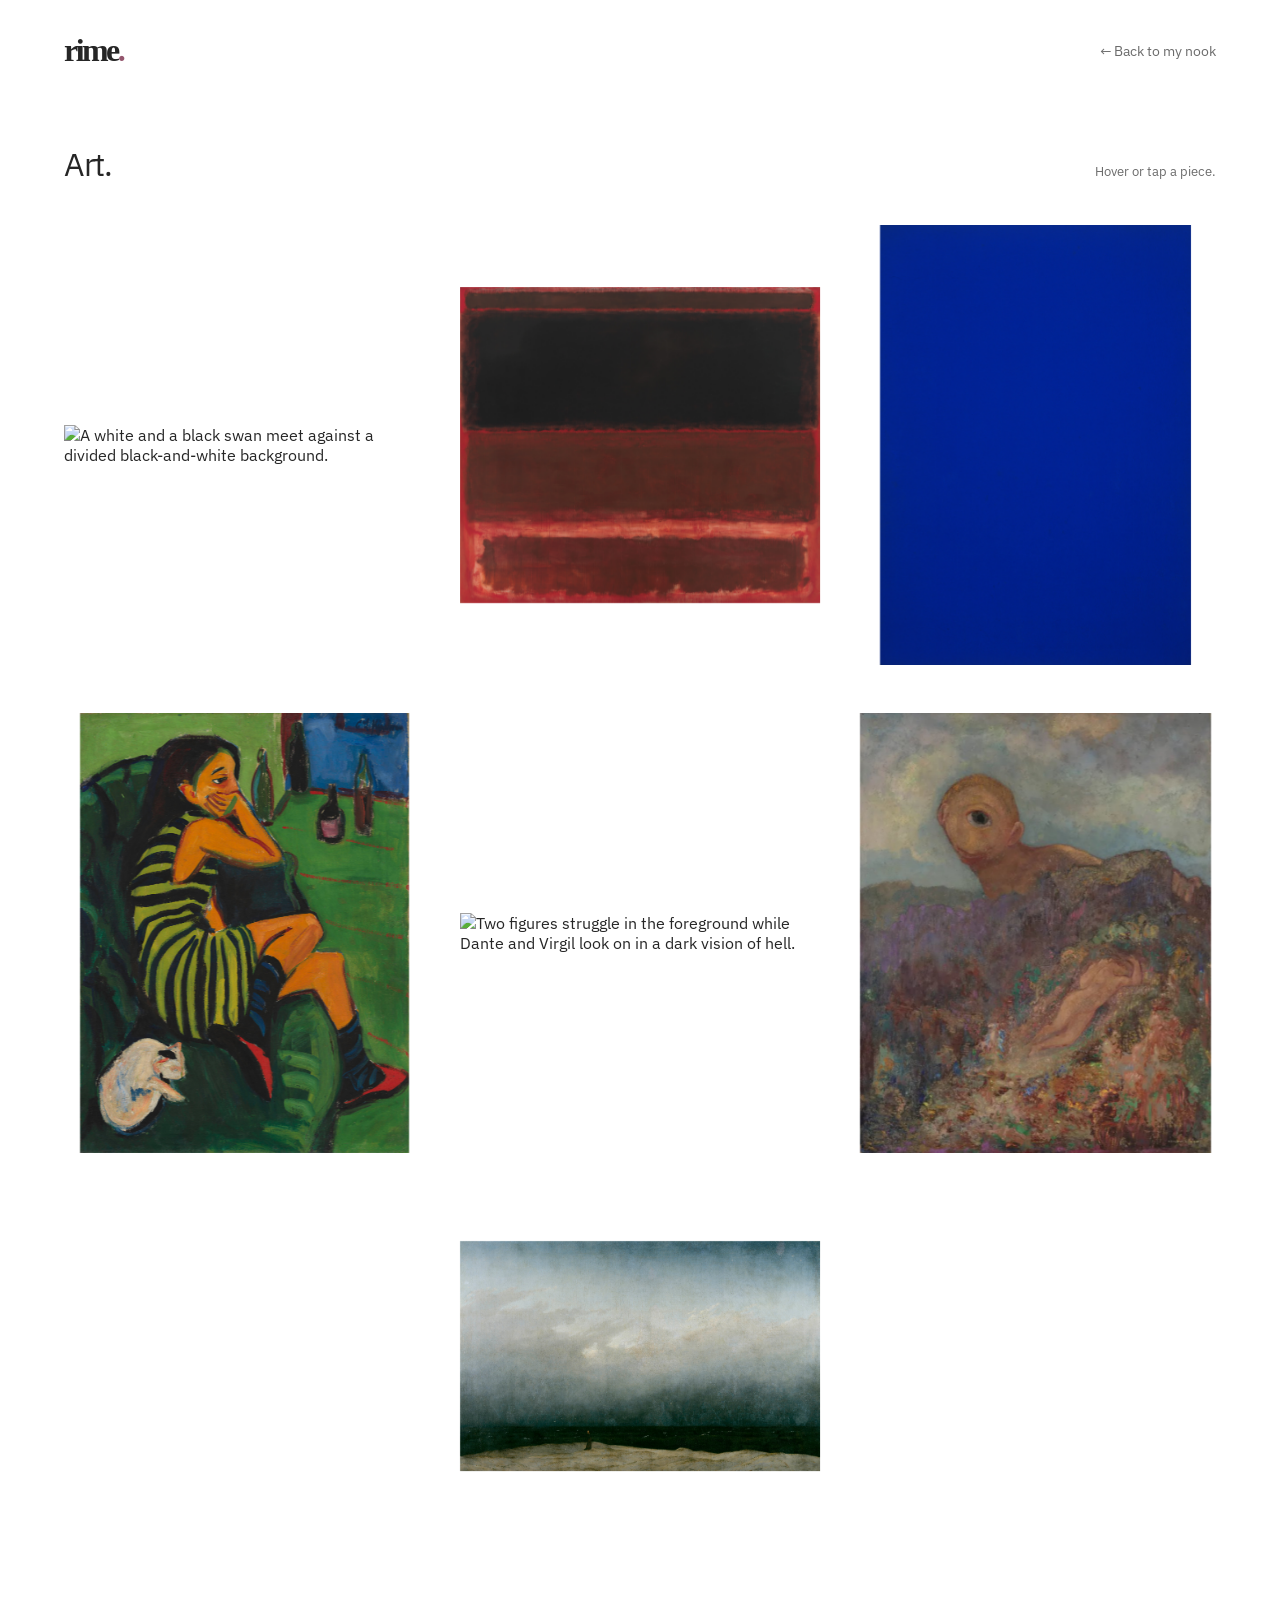
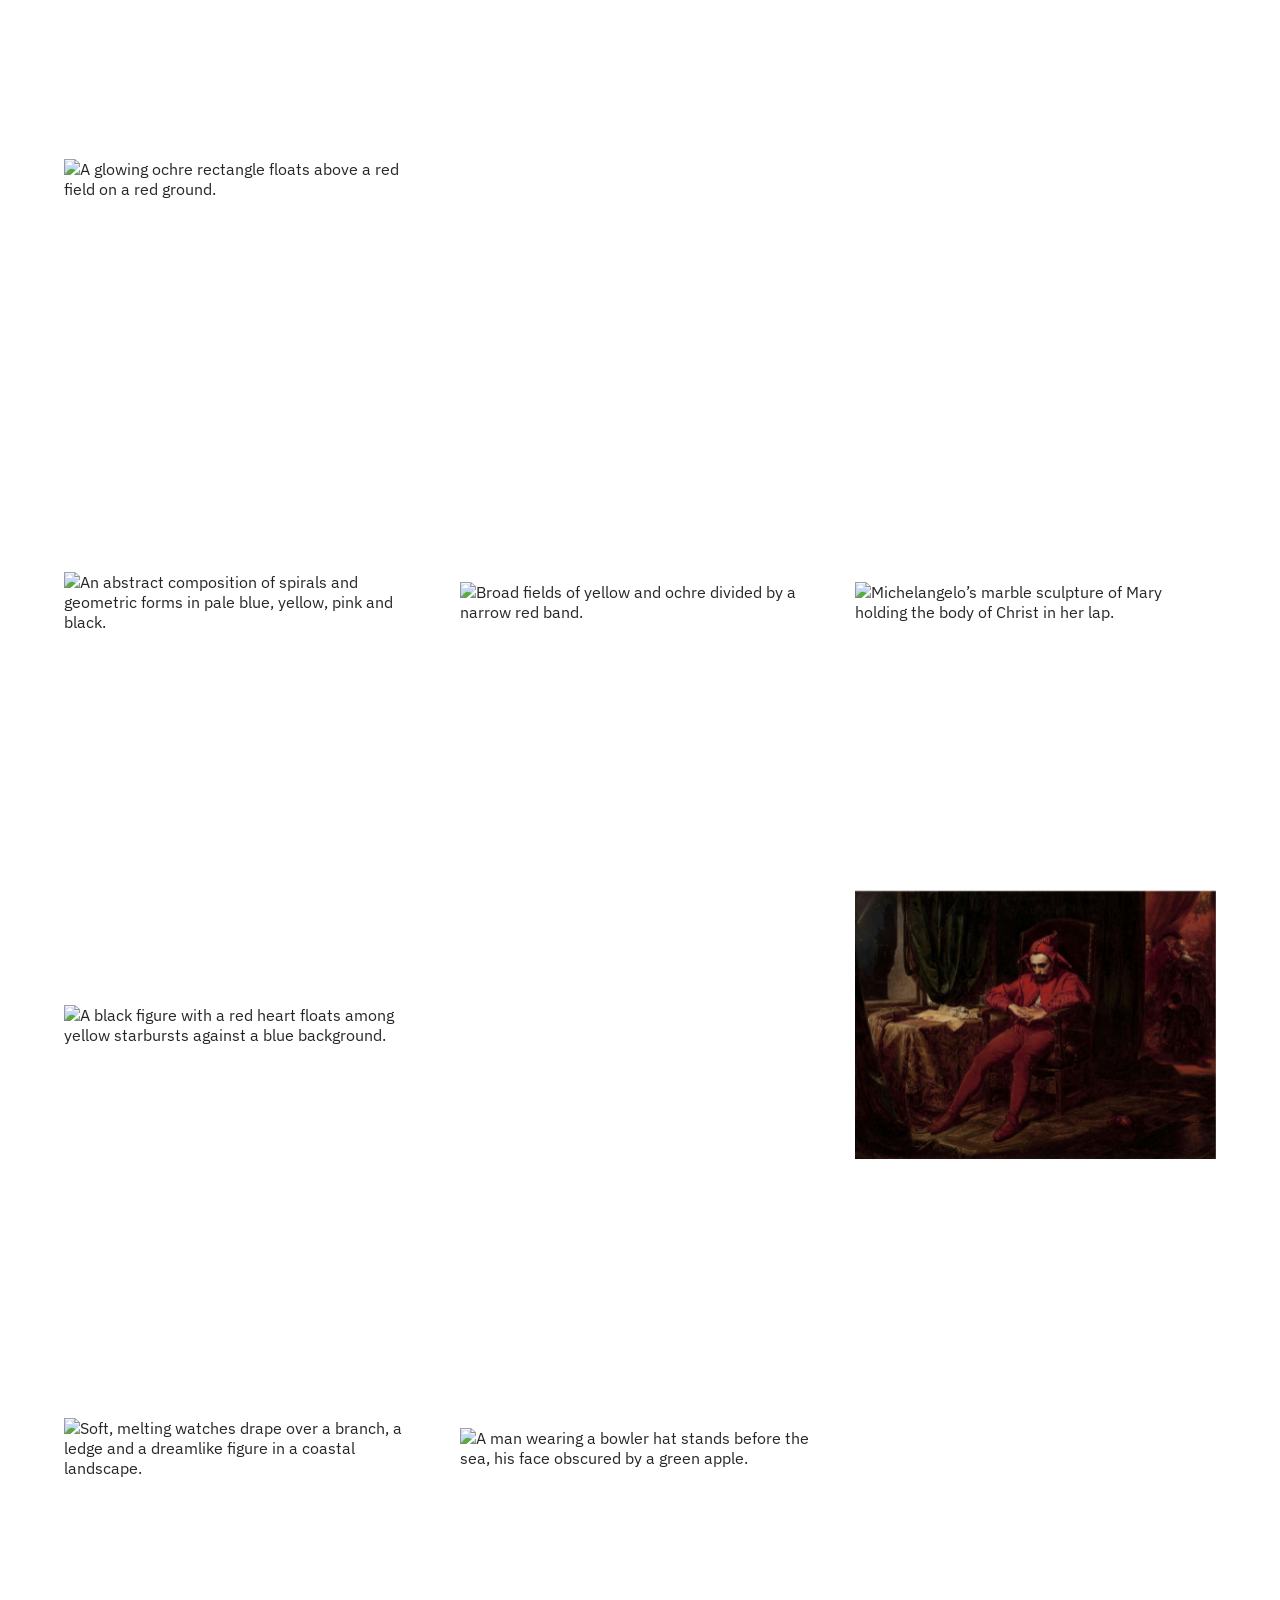
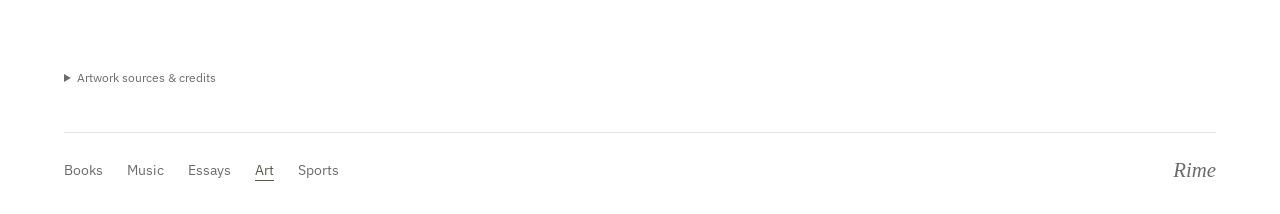
==== commit b3bf1f4b: "Add Friedrich, Munch, Redon and Newman and rearrange gallery" ====
--- a/art/index.html
+++ b/art/index.html
@@ -1,5 +1,5 @@
 <!doctype html>
 <html lang="en"><head><meta charset="utf-8"><meta name="viewport" content="width=device-width, initial-scale=1"><meta name="description" content="A gallery of Rime’s favourite artworks."><title>Art — Rime</title><link rel="icon" type="image/svg+xml" href="data:image/svg+xml,%3Csvg xmlns='http://www.w3.org/2000/svg' viewBox='0 0 64 64'%3E%3Crect width='64' height='64' rx='18' fill='%23322348'/%3E%3Ctext x='32' y='46' text-anchor='middle' font-family='Georgia' font-size='49' fill='white'%3Er%3C/text%3E%3C/svg%3E"><link rel="preconnect" href="https://fonts.googleapis.com"><link rel="preconnect" href="https://fonts.gstatic.com" crossorigin><link href="https://fonts.googleapis.com/css2?family=IBM+Plex+Mono:wght@400;500&family=IBM+Plex+Sans:wght@400;500&display=swap" rel="stylesheet"><link rel="stylesheet" href="../styles.css?v=20c0e1b1a6a2"><script src="../art.js?v=e3abaf7f4702" defer></script></head>
 <body class="art"><a class="skip-link" href="#main">Skip to content</a><div class="shell"><header><a class="wordmark" href="../" aria-label="Rime, home">rime<span>.</span></a><a class="back" href="../">← Back to my nook</a></header><main id="main"><section class="art-heading"><h1>Art.</h1><p>Hover or tap a piece.</p></section>
-<section class="gallery" aria-label="Favourite artworks"><article class="art-card"><button type="button" class="art-toggle" aria-pressed="false" aria-label="Details: The Swan, No. 1" aria-describedby="art-details-0"><span class="art-inner"><span class="art-front" aria-hidden="false"><img src="https://i0.wp.com/thevimu.com/wp-content/uploads/2025/11/art-hilma-af-klint-group-IX-SUW-swan-svanen-no-1-1915.jpg?resize=595%2C600&amp;ssl=1" alt="A white and a black swan meet against a divided black-and-white background." loading="eager" decoding="async" referrerpolicy="no-referrer"></span><span class="art-back" id="art-details-0" aria-hidden="true"><strong>The Swan, No. 1</strong><span class="art-artist">Hilma af Klint</span><span class="art-date">1914–1915</span><span class="art-location"><small>Collection / location</small>Hilma af Klint Foundation · Stockholm, Sweden</span></span></span></button></article><article class="art-card"><button type="button" class="art-toggle" aria-pressed="false" aria-label="Details: Ochre and Red on Red" aria-describedby="art-details-1"><span class="art-inner"><span class="art-front" aria-hidden="false"><img src="https://www.phillipscollection.org/sites/default/files/styles/feature_extra_large_no_crop_1200_/public/collection/1666.jpg?itok=ukZLBT8X" alt="A glowing ochre rectangle floats above a red field on a red ground." loading="eager" decoding="async" referrerpolicy="no-referrer"></span><span class="art-back" id="art-details-1" aria-hidden="true"><strong>Ochre and Red on Red</strong><span class="art-artist">Mark Rothko</span><span class="art-date">1954</span><span class="art-location"><small>Collection / location</small>The Phillips Collection · Washington, DC, USA</span></span></span></button></article><article class="art-card"><button type="button" class="art-toggle" aria-pressed="false" aria-label="Details: Blue Monochrome" aria-describedby="art-details-2"><span class="art-inner"><span class="art-front" aria-hidden="false"><img src="../assets/art/klein-blue-monochrome.jpg" alt="A tall rectangular field of deep ultramarine blue with a subtly textured surface." loading="eager" decoding="async" referrerpolicy="no-referrer"></span><span class="art-back" id="art-details-2" aria-hidden="true"><strong>Blue Monochrome</strong><span class="art-artist">Yves Klein</span><span class="art-date">1961</span><span class="art-location"><small>Collection / location</small>The Museum of Modern Art · New York, USA</span></span></span></button></article><article class="art-card"><button type="button" class="art-toggle" aria-pressed="false" aria-label="Details: Dante et Virgile" aria-describedby="art-details-3"><span class="art-inner"><span class="art-front" aria-hidden="false"><img src="https://upload.wikimedia.org/wikipedia/commons/7/70/William-Adolphe_Bouguereau_%281825-1905%29_-_Dante_And_Virgil_In_Hell_%281850%29.jpg" alt="Two figures struggle in the foreground while Dante and Virgil look on in a dark vision of hell." loading="lazy" decoding="async" referrerpolicy="no-referrer"></span><span class="art-back" id="art-details-3" aria-hidden="true"><strong>Dante et Virgile</strong><span class="art-artist">William Bouguereau</span><span class="art-date">1850</span><span class="art-location"><small>Collection / location</small>Musée d’Orsay · Paris, France</span></span></span></button></article><article class="art-card"><button type="button" class="art-toggle" aria-pressed="false" aria-label="Details: Man Grieving over a Dead Deer" aria-describedby="art-details-4"><span class="art-inner"><span class="art-front" aria-hidden="false"><img src="../assets/art/minne-dead-deer.jpg" alt="A bronze sculpture of a grieving man curled over a dead deer, his arms embracing the animal." loading="lazy" decoding="async" referrerpolicy="no-referrer"></span><span class="art-back" id="art-details-4" aria-hidden="true"><strong>Man Grieving over a Dead Deer</strong><span class="art-artist">George Minne</span><span class="art-date">1896</span><span class="art-location"><small>Collection / location</small>Museum of Fine Arts (MSK) · Ghent, Belgium</span></span></span></button></article><article class="art-card"><button type="button" class="art-toggle" aria-pressed="false" aria-label="Details: Victoire de Samothrace" aria-describedby="art-details-5"><span class="art-inner"><span class="art-front" aria-hidden="false"><img src="../assets/art/klein-victoire-de-samothrace.jpg" alt="A small winged figure in vivid ultramarine blue is mounted on a slender metal rod above a pale stone base." loading="lazy" decoding="async" referrerpolicy="no-referrer"></span><span class="art-back" id="art-details-5" aria-hidden="true"><strong>Victoire de Samothrace</strong><span class="art-artist">Yves Klein</span><span class="art-date">1962</span><span class="art-location"><small>Collection / location</small>Kunsthalle Mannheim · Mannheim, Germany</span><span class="art-note">A plaster replica of the ancient Winged Victory, covered in International Klein Blue.</span></span></span></button></article><article class="art-card"><button type="button" class="art-toggle" aria-pressed="false" aria-label="Details: What a Human Being Is" aria-describedby="art-details-6"><span class="art-inner"><span class="art-front" aria-hidden="false"><img src="https://uploads2.wikiart.org/images/hilma-af-klint/what-a-human-being-is-1910.jpg" alt="An abstract composition of spirals and geometric forms in pale blue, yellow, pink and black." loading="lazy" decoding="async" referrerpolicy="no-referrer"></span><span class="art-back" id="art-details-6" aria-hidden="true"><strong>What a Human Being Is</strong><span class="art-artist">Hilma af Klint</span><span class="art-date">c. 1910</span><span class="art-location"><small>Collection / location</small>Current collection not publicly confirmed</span></span></span></button></article><article class="art-card"><button type="button" class="art-toggle" aria-pressed="false" aria-label="Details: No. 5/No. 22" aria-describedby="art-details-7"><span class="art-inner"><span class="art-front" aria-hidden="false"><img src="https://www.moma.org/media/W1siZiIsIjIwMzM2OSJdLFsicCIsImNvbnZlcnQiLCItcXVhbGl0eSA5MCAtcmVzaXplIDIwMDB4MjAwMFx1MDAzZSJdXQ.jpg?sha=93b8f74e60d3e577" alt="Broad fields of yellow and ochre divided by a narrow red band." loading="lazy" decoding="async" referrerpolicy="no-referrer"></span><span class="art-back" id="art-details-7" aria-hidden="true"><strong>No. 5/No. 22</strong><span class="art-artist">Mark Rothko</span><span class="art-date">1950</span><span class="art-location"><small>Collection / location</small>The Museum of Modern Art · New York, USA</span></span></span></button></article><article class="art-card"><button type="button" class="art-toggle" aria-pressed="false" aria-label="Details: Rothko Chapel" aria-describedby="art-details-8"><span class="art-inner"><span class="art-front" aria-hidden="false"><img src="../assets/art/rothko-chapel-interior.jpg" alt="A wide historical view of the Rothko Chapel, with dark monumental paintings, rows of wooden benches and a seated visitor beneath the skylight." loading="lazy" decoding="async" referrerpolicy="no-referrer"></span><span class="art-back" id="art-details-8" aria-hidden="true"><strong>Rothko Chapel</strong><span class="art-artist">Mark Rothko</span><span class="art-date">Paintings 1964–1967 · chapel opened 1971</span><span class="art-location"><small>Collection / location</small>Rothko Chapel · Houston, Texas, USA</span><span class="art-note">An installation of fourteen paintings.</span></span></span></button></article><article class="art-card"><button type="button" class="art-toggle" aria-pressed="false" aria-label="Details: The Persistence of Memory" aria-describedby="art-details-9"><span class="art-inner"><span class="art-front" aria-hidden="false"><img src="https://www.moma.org/media/W1siZiIsIjYxOTY1OSJdLFsicCIsImNvbnZlcnQiLCItcXVhbGl0eSA5MCAtcmVzaXplIDIwMDB4MjAwMFx1MDAzZSJdXQ.jpg?sha=ef9155183ab6bba1" alt="Soft, melting watches drape over a branch, a ledge and a dreamlike figure in a coastal landscape." loading="lazy" decoding="async" referrerpolicy="no-referrer"></span><span class="art-back" id="art-details-9" aria-hidden="true"><strong>The Persistence of Memory</strong><span class="art-artist">Salvador Dalí</span><span class="art-date">1931</span><span class="art-location"><small>Collection / location</small>The Museum of Modern Art · New York, USA</span></span></span></button></article><article class="art-card"><button type="button" class="art-toggle" aria-pressed="false" aria-label="Details: Le fils de l’homme" aria-describedby="art-details-10"><span class="art-inner"><span class="art-front" aria-hidden="false"><img src="https://uploads3.wikiart.org/images/rene-magritte/son-of-man-1964(1).jpg!Large.jpg" alt="A man wearing a bowler hat stands before the sea, his face obscured by a green apple." loading="lazy" decoding="async" referrerpolicy="no-referrer"></span><span class="art-back" id="art-details-10" aria-hidden="true"><strong>Le fils de l’homme</strong><span class="art-artist">René Magritte</span><span class="art-date">1964</span><span class="art-location"><small>Collection / location</small>Private collection</span><span class="art-note">The current location is not public.</span></span></span></button></article><article class="art-card"><button type="button" class="art-toggle" aria-pressed="false" aria-label="Details: Female Artist (Artistin)" aria-describedby="art-details-11"><span class="art-inner"><span class="art-front" aria-hidden="false"><img src="../assets/art/kirchner-female-artist.jpg" alt="A girl in a striped dress rests her chin on her hand beside a white cat, painted in vivid greens, blues and orange." loading="lazy" decoding="async" referrerpolicy="no-referrer"></span><span class="art-back" id="art-details-11" aria-hidden="true"><strong>Female Artist (Artistin)</strong><span class="art-artist">Ernst Ludwig Kirchner</span><span class="art-date">1910</span><span class="art-location"><small>Collection / location</small>Brücke-Museum · Berlin, Germany</span></span></span></button></article><article class="art-card"><button type="button" class="art-toggle" aria-pressed="false" aria-label="Details: Pietà" aria-describedby="art-details-12"><span class="art-inner"><span class="art-front" aria-hidden="false"><img src="https://upload.wikimedia.org/wikipedia/commons/a/a7/Michelangelo%27s_Pieta_5450.jpg" alt="Michelangelo’s marble sculpture of Mary holding the body of Christ in her lap." loading="lazy" decoding="async" referrerpolicy="no-referrer"></span><span class="art-back" id="art-details-12" aria-hidden="true"><strong>Pietà</strong><span class="art-artist">Michelangelo</span><span class="art-date">1498–1499</span><span class="art-location"><small>Collection / location</small>St Peter’s Basilica · Vatican City</span></span></span></button></article><article class="art-card"><button type="button" class="art-toggle" aria-pressed="false" aria-label="Details: Icarus (Icare)" aria-describedby="art-details-13"><span class="art-inner"><span class="art-front" aria-hidden="false"><img src="https://collectionapi.metmuseum.org/api/collection/v1/iiif/337069/741187/restricted" alt="A black figure with a red heart floats among yellow starbursts against a blue background." loading="lazy" decoding="async" referrerpolicy="no-referrer"></span><span class="art-back" id="art-details-13" aria-hidden="true"><strong>Icarus (Icare)</strong><span class="art-artist">Henri Matisse</span><span class="art-date">1947</span><span class="art-location"><small>Collection / location</small>The Metropolitan Museum of Art · New York, USA</span><span class="art-note">Plate VIII from Jazz. One of the prints in this edition.</span></span></span></button></article><article class="art-card"><button type="button" class="art-toggle" aria-pressed="false" aria-label="Details: Four Darks in Red" aria-describedby="art-details-14"><span class="art-inner"><span class="art-front" aria-hidden="false"><img src="../assets/art/four-darks-in-red.jpg" alt="Four softly edged bands of black and dark maroon float on a deep red ground." loading="lazy" decoding="async" referrerpolicy="no-referrer"></span><span class="art-back" id="art-details-14" aria-hidden="true"><strong>Four Darks in Red</strong><span class="art-artist">Mark Rothko</span><span class="art-date">1958</span><span class="art-location"><small>Collection / location</small>Whitney Museum of American Art · New York, USA</span></span></span></button></article><article class="art-card"><button type="button" class="art-toggle" aria-pressed="false" aria-label="Details: Nike of Samothrace" aria-describedby="art-details-15"><span class="art-inner"><span class="art-front" aria-hidden="false"><img src="../assets/art/nike-of-samothrace.jpg" alt="The winged marble goddess Nike stands with drapery billowing around her body; her head and arms are missing." loading="lazy" decoding="async" referrerpolicy="no-referrer"></span><span class="art-back" id="art-details-15" aria-hidden="true"><strong>Nike of Samothrace</strong><span class="art-artist">Unknown artist · Hellenistic Greek</span><span class="art-date">c. 190 BC</span><span class="art-location"><small>Collection / location</small>Musée du Louvre · Paris, France</span><span class="art-note">Also known as the Winged Victory of Samothrace.</span></span></span></button></article><article class="art-card"><button type="button" class="art-toggle" aria-pressed="false" aria-label="Details: Stańczyk" aria-describedby="art-details-16"><span class="art-inner"><span class="art-front" aria-hidden="false"><img src="../assets/art/stanczyk.jpg" alt="A pensive court jester dressed in red sits alone while a brightly lit ball continues in the room beyond." loading="lazy" decoding="async" referrerpolicy="no-referrer"></span><span class="art-back" id="art-details-16" aria-hidden="true"><strong>Stańczyk</strong><span class="art-artist">Jan Matejko</span><span class="art-date">1862</span><span class="art-location"><small>Collection / location</small>National Museum in Warsaw · Warsaw, Poland</span></span></span></button></article></section>
-<details class="art-sources"><summary>Artwork sources & credits</summary><p>Collection details don’t necessarily mean a work is currently on display.</p><ul><li><a href="https://thevimu.com/the-swan-no-1-1915-ce/">The Swan, No. 1 ↗</a><span>Hilma af Klint Foundation. Image: The Vimu.</span></li><li><a href="https://www.phillipscollection.org/collection/ochre-and-red-red">Ochre and Red on Red ↗</a><span>Image: The Phillips Collection. © Kate Rothko Prizel &amp; Christopher Rothko / Artists Rights Society (ARS), New York.</span></li><li><a href="https://www.moma.org/collection/works/80103">Blue Monochrome ↗</a><span>Image: MoMA. © 2026 Artists Rights Society (ARS), New York / ADAGP, Paris.</span></li><li><a href="https://www.musee-orsay.fr/en/artworks/dante-et-virgile-153692">Dante et Virgile ↗</a><span>Image: Wikimedia Commons.</span></li><li><a href="https://www.mskgent.be/en/collection/1949-an">Man Grieving over a Dead Deer ↗</a><span>Image: Museum of Fine Arts (MSK), Ghent. Public domain.</span></li><li><a href="https://www.kuma.art/en/exponat/victoire-de-samothrace">Victoire de Samothrace ↗</a><span>Photograph: Kunsthalle Mannheim / Cem Yücetas. © VG Bild-Kunst, Bonn 2018.</span></li><li><a href="https://www.wikiart.org/en/hilma-af-klint/what-a-human-being-is-1910">What a Human Being Is ↗</a><span>Image: WikiArt.</span></li><li><a href="https://www.moma.org/collection/works/80566">No. 5/No. 22 ↗</a><span>Image: MoMA. © Kate Rothko Prizel &amp; Christopher Rothko / Artists Rights Society (ARS), New York.</span></li><li><a href="https://rothkochapel.org/visit/rothko-chapel/">Rothko Chapel ↗</a><span>Photograph: G. E. Kidder Smith. © Massachusetts Institute of Technology, CC BY-NC 3.0. Unmodified.</span><a href="https://dome.mit.edu/handle/1721.3/32628">Photograph source</a> · <a href="https://creativecommons.org/licenses/by-nc/3.0/">License</a></li><li><a href="https://www.moma.org/collection/works/79018">The Persistence of Memory ↗</a><span>Image: MoMA. © Salvador Dalí, Gala-Salvador Dalí Foundation / Artists Rights Society (ARS), New York.</span></li><li><a href="https://www.wikiart.org/en/rene-magritte/son-of-man-1964">Le fils de l’homme ↗</a><span>Image: WikiArt. © René Magritte.</span></li><li><a href="https://www.bruecke-museum.de/en/sammlung/werke/61617/artistin">Female Artist (Artistin) ↗</a><span>Ernst Ludwig Kirchner, Artistin, 1910. Image: Brücke-Museum, CC BY-SA 4.0. Unmodified.</span></li><li><a href="https://www.basilicasanpietro.va/en/san-pietro/the-pieta-of-saint-peter-s">Pietà ↗</a><span>Photograph: Stanislav Traykov, CC BY 2.5. Unmodified.</span><a href="https://commons.wikimedia.org/wiki/File:Michelangelo%27s_Pieta_5450.jpg">Photograph source</a> · <a href="https://creativecommons.org/licenses/by/2.5/">License</a></li><li><a href="https://www.metmuseum.org/art/collection/search/337069">Icarus (Icare) ↗</a><span>Image: The Metropolitan Museum of Art. © Succession H. Matisse / Artists Rights Society (ARS), New York.</span></li><li><a href="https://whitney.org/collection/works/897">Four Darks in Red ↗</a><span>Image: Whitney Museum of American Art. © Kate Rothko Prizel &amp; Christopher Rothko / Artists Rights Society (ARS), New York.</span></li><li><a href="https://www.louvre.fr/en/explore/the-palace/a-stairway-to-victory">Nike of Samothrace ↗</a><span>Photograph: © 2014 Musée du Louvre / Philippe Fuzeau.</span></li><li><a href="https://www.mnw.art.pl/multimedia/sztuka-pod-lupa/mloda-polska/">Stańczyk ↗</a><span>Image: Google Art Project, via Wikimedia Commons. Public domain.</span><a href="https://commons.wikimedia.org/wiki/File:Jan_Matejko_-_Sta%C5%84czyk_-_Google_Art_Project.jpg">Photograph source</a> · <a href="https://creativecommons.org/publicdomain/mark/1.0/">License</a></li></ul></details></main><footer><nav aria-label="Explore my nook"><a href="../books/">Books</a><a href="../music/">Music</a><a href="../essays/">Essays</a><a href="../art/" aria-current="page">Art</a><a href="../sports/">Sports</a></nav><span class="signature">Rime</span></footer></div></body></html>
+<section class="gallery" aria-label="Favourite artworks"><article class="art-card"><button type="button" class="art-toggle" aria-pressed="false" aria-label="Details: The Swan, No. 1" aria-describedby="art-details-0"><span class="art-inner"><span class="art-front" aria-hidden="false"><img src="https://i0.wp.com/thevimu.com/wp-content/uploads/2025/11/art-hilma-af-klint-group-IX-SUW-swan-svanen-no-1-1915.jpg?resize=595%2C600&amp;ssl=1" alt="A white and a black swan meet against a divided black-and-white background." loading="eager" decoding="async" referrerpolicy="no-referrer"></span><span class="art-back" id="art-details-0" aria-hidden="true"><strong>The Swan, No. 1</strong><span class="art-artist">Hilma af Klint</span><span class="art-date">1914–1915</span><span class="art-location"><small>Collection / location</small>Hilma af Klint Foundation · Stockholm, Sweden</span></span></span></button></article><article class="art-card"><button type="button" class="art-toggle" aria-pressed="false" aria-label="Details: Four Darks in Red" aria-describedby="art-details-1"><span class="art-inner"><span class="art-front" aria-hidden="false"><img src="../assets/art/four-darks-in-red.jpg" alt="Four softly edged bands of black and dark maroon float on a deep red ground." loading="eager" decoding="async" referrerpolicy="no-referrer"></span><span class="art-back" id="art-details-1" aria-hidden="true"><strong>Four Darks in Red</strong><span class="art-artist">Mark Rothko</span><span class="art-date">1958</span><span class="art-location"><small>Collection / location</small>Whitney Museum of American Art · New York, USA</span></span></span></button></article><article class="art-card"><button type="button" class="art-toggle" aria-pressed="false" aria-label="Details: Blue Monochrome" aria-describedby="art-details-2"><span class="art-inner"><span class="art-front" aria-hidden="false"><img src="../assets/art/klein-blue-monochrome.jpg" alt="A tall rectangular field of deep ultramarine blue with a subtly textured surface." loading="eager" decoding="async" referrerpolicy="no-referrer"></span><span class="art-back" id="art-details-2" aria-hidden="true"><strong>Blue Monochrome</strong><span class="art-artist">Yves Klein</span><span class="art-date">1961</span><span class="art-location"><small>Collection / location</small>The Museum of Modern Art · New York, USA</span></span></span></button></article><article class="art-card"><button type="button" class="art-toggle" aria-pressed="false" aria-label="Details: Female Artist (Artistin)" aria-describedby="art-details-3"><span class="art-inner"><span class="art-front" aria-hidden="false"><img src="../assets/art/kirchner-female-artist.jpg" alt="A girl in a striped dress rests her chin on her hand beside a white cat, painted in vivid greens, blues and orange." loading="lazy" decoding="async" referrerpolicy="no-referrer"></span><span class="art-back" id="art-details-3" aria-hidden="true"><strong>Female Artist (Artistin)</strong><span class="art-artist">Ernst Ludwig Kirchner</span><span class="art-date">1910</span><span class="art-location"><small>Collection / location</small>Brücke-Museum · Berlin, Germany</span></span></span></button></article><article class="art-card"><button type="button" class="art-toggle" aria-pressed="false" aria-label="Details: Dante et Virgile" aria-describedby="art-details-4"><span class="art-inner"><span class="art-front" aria-hidden="false"><img src="https://upload.wikimedia.org/wikipedia/commons/7/70/William-Adolphe_Bouguereau_%281825-1905%29_-_Dante_And_Virgil_In_Hell_%281850%29.jpg" alt="Two figures struggle in the foreground while Dante and Virgil look on in a dark vision of hell." loading="lazy" decoding="async" referrerpolicy="no-referrer"></span><span class="art-back" id="art-details-4" aria-hidden="true"><strong>Dante et Virgile</strong><span class="art-artist">William Bouguereau</span><span class="art-date">1850</span><span class="art-location"><small>Collection / location</small>Musée d’Orsay · Paris, France</span></span></span></button></article><article class="art-card"><button type="button" class="art-toggle" aria-pressed="false" aria-label="Details: The Cyclops" aria-describedby="art-details-5"><span class="art-inner"><span class="art-front" aria-hidden="false"><img src="../assets/art/redon-the-cyclops.jpg" alt="A one-eyed giant peers over a rocky hill towards a sleeping figure among colourful flowers." loading="lazy" decoding="async" referrerpolicy="no-referrer"></span><span class="art-back" id="art-details-5" aria-hidden="true"><strong>The Cyclops</strong><span class="art-artist">Odilon Redon</span><span class="art-date">c. 1914</span><span class="art-location"><small>Collection / location</small>Kröller-Müller Museum · Otterlo, the Netherlands</span></span></span></button></article><article class="art-card"><button type="button" class="art-toggle" aria-pressed="false" aria-label="Details: The Sun" aria-describedby="art-details-6"><span class="art-inner"><span class="art-front" aria-hidden="false"><img src="../assets/art/munch-the-sun.jpg" alt="A brilliant sun sends multicoloured rays across a rocky coast and blue water." loading="lazy" decoding="async" referrerpolicy="no-referrer"></span><span class="art-back" id="art-details-6" aria-hidden="true"><strong>The Sun</strong><span class="art-artist">Edvard Munch</span><span class="art-date">1911</span><span class="art-location"><small>Collection / location</small>University of Oslo Aula · Oslo, Norway</span></span></span></button></article><article class="art-card"><button type="button" class="art-toggle" aria-pressed="false" aria-label="Details: The Monk by the Sea" aria-describedby="art-details-7"><span class="art-inner"><span class="art-front" aria-hidden="false"><img src="../assets/art/friedrich-monk-by-the-sea.jpg" alt="A lone monk stands on a pale shore beneath an immense grey-blue sky and a dark band of sea." loading="lazy" decoding="async" referrerpolicy="no-referrer"></span><span class="art-back" id="art-details-7" aria-hidden="true"><strong>The Monk by the Sea</strong><span class="art-artist">Caspar David Friedrich</span><span class="art-date">1808–1810</span><span class="art-location"><small>Collection / location</small>Alte Nationalgalerie · Berlin, Germany</span></span></span></button></article><article class="art-card"><button type="button" class="art-toggle" aria-pressed="false" aria-label="Details: Man Grieving over a Dead Deer" aria-describedby="art-details-8"><span class="art-inner"><span class="art-front" aria-hidden="false"><img src="../assets/art/minne-dead-deer.jpg" alt="A bronze sculpture of a grieving man curled over a dead deer, his arms embracing the animal." loading="lazy" decoding="async" referrerpolicy="no-referrer"></span><span class="art-back" id="art-details-8" aria-hidden="true"><strong>Man Grieving over a Dead Deer</strong><span class="art-artist">George Minne</span><span class="art-date">1896</span><span class="art-location"><small>Collection / location</small>Museum of Fine Arts (MSK) · Ghent, Belgium</span></span></span></button></article><article class="art-card"><button type="button" class="art-toggle" aria-pressed="false" aria-label="Details: Ochre and Red on Red" aria-describedby="art-details-9"><span class="art-inner"><span class="art-front" aria-hidden="false"><img src="https://www.phillipscollection.org/sites/default/files/styles/feature_extra_large_no_crop_1200_/public/collection/1666.jpg?itok=ukZLBT8X" alt="A glowing ochre rectangle floats above a red field on a red ground." loading="lazy" decoding="async" referrerpolicy="no-referrer"></span><span class="art-back" id="art-details-9" aria-hidden="true"><strong>Ochre and Red on Red</strong><span class="art-artist">Mark Rothko</span><span class="art-date">1954</span><span class="art-location"><small>Collection / location</small>The Phillips Collection · Washington, DC, USA</span></span></span></button></article><article class="art-card"><button type="button" class="art-toggle" aria-pressed="false" aria-label="Details: Vir Heroicus Sublimis" aria-describedby="art-details-10"><span class="art-inner"><span class="art-front" aria-hidden="false"><img src="../assets/art/newman-vir-heroicus-sublimis.jpg" alt="A wide field of vivid red is punctuated by five narrow vertical stripes of contrasting colours." loading="lazy" decoding="async" referrerpolicy="no-referrer"></span><span class="art-back" id="art-details-10" aria-hidden="true"><strong>Vir Heroicus Sublimis</strong><span class="art-artist">Barnett Newman</span><span class="art-date">1950–1951</span><span class="art-location"><small>Collection / location</small>The Museum of Modern Art · New York, USA</span></span></span></button></article><article class="art-card"><button type="button" class="art-toggle" aria-pressed="false" aria-label="Details: Victoire de Samothrace" aria-describedby="art-details-11"><span class="art-inner"><span class="art-front" aria-hidden="false"><img src="../assets/art/klein-victoire-de-samothrace.jpg" alt="A small winged figure in vivid ultramarine blue is mounted on a slender metal rod above a pale stone base." loading="lazy" decoding="async" referrerpolicy="no-referrer"></span><span class="art-back" id="art-details-11" aria-hidden="true"><strong>Victoire de Samothrace</strong><span class="art-artist">Yves Klein</span><span class="art-date">1962</span><span class="art-location"><small>Collection / location</small>Kunsthalle Mannheim · Mannheim, Germany</span><span class="art-note">A plaster replica of the ancient Winged Victory, covered in International Klein Blue.</span></span></span></button></article><article class="art-card"><button type="button" class="art-toggle" aria-pressed="false" aria-label="Details: What a Human Being Is" aria-describedby="art-details-12"><span class="art-inner"><span class="art-front" aria-hidden="false"><img src="https://uploads2.wikiart.org/images/hilma-af-klint/what-a-human-being-is-1910.jpg" alt="An abstract composition of spirals and geometric forms in pale blue, yellow, pink and black." loading="lazy" decoding="async" referrerpolicy="no-referrer"></span><span class="art-back" id="art-details-12" aria-hidden="true"><strong>What a Human Being Is</strong><span class="art-artist">Hilma af Klint</span><span class="art-date">c. 1910</span><span class="art-location"><small>Collection / location</small>Current collection not publicly confirmed</span></span></span></button></article><article class="art-card"><button type="button" class="art-toggle" aria-pressed="false" aria-label="Details: No. 5/No. 22" aria-describedby="art-details-13"><span class="art-inner"><span class="art-front" aria-hidden="false"><img src="https://www.moma.org/media/W1siZiIsIjIwMzM2OSJdLFsicCIsImNvbnZlcnQiLCItcXVhbGl0eSA5MCAtcmVzaXplIDIwMDB4MjAwMFx1MDAzZSJdXQ.jpg?sha=93b8f74e60d3e577" alt="Broad fields of yellow and ochre divided by a narrow red band." loading="lazy" decoding="async" referrerpolicy="no-referrer"></span><span class="art-back" id="art-details-13" aria-hidden="true"><strong>No. 5/No. 22</strong><span class="art-artist">Mark Rothko</span><span class="art-date">1950</span><span class="art-location"><small>Collection / location</small>The Museum of Modern Art · New York, USA</span></span></span></button></article><article class="art-card"><button type="button" class="art-toggle" aria-pressed="false" aria-label="Details: Pietà" aria-describedby="art-details-14"><span class="art-inner"><span class="art-front" aria-hidden="false"><img src="https://upload.wikimedia.org/wikipedia/commons/a/a7/Michelangelo%27s_Pieta_5450.jpg" alt="Michelangelo’s marble sculpture of Mary holding the body of Christ in her lap." loading="lazy" decoding="async" referrerpolicy="no-referrer"></span><span class="art-back" id="art-details-14" aria-hidden="true"><strong>Pietà</strong><span class="art-artist">Michelangelo</span><span class="art-date">1498–1499</span><span class="art-location"><small>Collection / location</small>St Peter’s Basilica · Vatican City</span></span></span></button></article><article class="art-card"><button type="button" class="art-toggle" aria-pressed="false" aria-label="Details: Icarus (Icare)" aria-describedby="art-details-15"><span class="art-inner"><span class="art-front" aria-hidden="false"><img src="https://collectionapi.metmuseum.org/api/collection/v1/iiif/337069/741187/restricted" alt="A black figure with a red heart floats among yellow starbursts against a blue background." loading="lazy" decoding="async" referrerpolicy="no-referrer"></span><span class="art-back" id="art-details-15" aria-hidden="true"><strong>Icarus (Icare)</strong><span class="art-artist">Henri Matisse</span><span class="art-date">1947</span><span class="art-location"><small>Collection / location</small>The Metropolitan Museum of Art · New York, USA</span><span class="art-note">Plate VIII from Jazz. One of the prints in this edition.</span></span></span></button></article><article class="art-card"><button type="button" class="art-toggle" aria-pressed="false" aria-label="Details: Nike of Samothrace" aria-describedby="art-details-16"><span class="art-inner"><span class="art-front" aria-hidden="false"><img src="../assets/art/nike-of-samothrace.jpg" alt="The winged marble goddess Nike stands with drapery billowing around her body; her head and arms are missing." loading="lazy" decoding="async" referrerpolicy="no-referrer"></span><span class="art-back" id="art-details-16" aria-hidden="true"><strong>Nike of Samothrace</strong><span class="art-artist">Unknown artist · Hellenistic Greek</span><span class="art-date">c. 190 BC</span><span class="art-location"><small>Collection / location</small>Musée du Louvre · Paris, France</span><span class="art-note">Also known as the Winged Victory of Samothrace.</span></span></span></button></article><article class="art-card"><button type="button" class="art-toggle" aria-pressed="false" aria-label="Details: Stańczyk" aria-describedby="art-details-17"><span class="art-inner"><span class="art-front" aria-hidden="false"><img src="../assets/art/stanczyk.jpg" alt="A pensive court jester dressed in red sits alone while a brightly lit ball continues in the room beyond." loading="lazy" decoding="async" referrerpolicy="no-referrer"></span><span class="art-back" id="art-details-17" aria-hidden="true"><strong>Stańczyk</strong><span class="art-artist">Jan Matejko</span><span class="art-date">1862</span><span class="art-location"><small>Collection / location</small>National Museum in Warsaw · Warsaw, Poland</span></span></span></button></article><article class="art-card"><button type="button" class="art-toggle" aria-pressed="false" aria-label="Details: The Persistence of Memory" aria-describedby="art-details-18"><span class="art-inner"><span class="art-front" aria-hidden="false"><img src="https://www.moma.org/media/W1siZiIsIjYxOTY1OSJdLFsicCIsImNvbnZlcnQiLCItcXVhbGl0eSA5MCAtcmVzaXplIDIwMDB4MjAwMFx1MDAzZSJdXQ.jpg?sha=ef9155183ab6bba1" alt="Soft, melting watches drape over a branch, a ledge and a dreamlike figure in a coastal landscape." loading="lazy" decoding="async" referrerpolicy="no-referrer"></span><span class="art-back" id="art-details-18" aria-hidden="true"><strong>The Persistence of Memory</strong><span class="art-artist">Salvador Dalí</span><span class="art-date">1931</span><span class="art-location"><small>Collection / location</small>The Museum of Modern Art · New York, USA</span></span></span></button></article><article class="art-card"><button type="button" class="art-toggle" aria-pressed="false" aria-label="Details: Le fils de l’homme" aria-describedby="art-details-19"><span class="art-inner"><span class="art-front" aria-hidden="false"><img src="https://uploads3.wikiart.org/images/rene-magritte/son-of-man-1964(1).jpg!Large.jpg" alt="A man wearing a bowler hat stands before the sea, his face obscured by a green apple." loading="lazy" decoding="async" referrerpolicy="no-referrer"></span><span class="art-back" id="art-details-19" aria-hidden="true"><strong>Le fils de l’homme</strong><span class="art-artist">René Magritte</span><span class="art-date">1964</span><span class="art-location"><small>Collection / location</small>Private collection</span><span class="art-note">The current location is not public.</span></span></span></button></article><article class="art-card"><button type="button" class="art-toggle" aria-pressed="false" aria-label="Details: Rothko Chapel" aria-describedby="art-details-20"><span class="art-inner"><span class="art-front" aria-hidden="false"><img src="../assets/art/rothko-chapel-interior.jpg" alt="A wide historical view of the Rothko Chapel, with dark monumental paintings, rows of wooden benches and a seated visitor beneath the skylight." loading="lazy" decoding="async" referrerpolicy="no-referrer"></span><span class="art-back" id="art-details-20" aria-hidden="true"><strong>Rothko Chapel</strong><span class="art-artist">Mark Rothko</span><span class="art-date">Paintings 1964–1967 · chapel opened 1971</span><span class="art-location"><small>Collection / location</small>Rothko Chapel · Houston, Texas, USA</span><span class="art-note">An installation of fourteen paintings.</span></span></span></button></article></section>
+<details class="art-sources"><summary>Artwork sources & credits</summary><p>Collection details don’t necessarily mean a work is currently on display.</p><ul><li><a href="https://thevimu.com/the-swan-no-1-1915-ce/">The Swan, No. 1 ↗</a><span>Hilma af Klint Foundation. Image: The Vimu.</span></li><li><a href="https://whitney.org/collection/works/897">Four Darks in Red ↗</a><span>Image: Whitney Museum of American Art. © Kate Rothko Prizel &amp; Christopher Rothko / Artists Rights Society (ARS), New York.</span></li><li><a href="https://www.moma.org/collection/works/80103">Blue Monochrome ↗</a><span>Image: MoMA. © 2026 Artists Rights Society (ARS), New York / ADAGP, Paris.</span></li><li><a href="https://www.bruecke-museum.de/en/sammlung/werke/61617/artistin">Female Artist (Artistin) ↗</a><span>Ernst Ludwig Kirchner, Artistin, 1910. Image: Brücke-Museum, CC BY-SA 4.0. Unmodified.</span></li><li><a href="https://www.musee-orsay.fr/en/artworks/dante-et-virgile-153692">Dante et Virgile ↗</a><span>Image: Wikimedia Commons.</span></li><li><a href="https://www.krollermuller.nl/en/collection/odilon-redon-the-cyclops-km-103-098">The Cyclops ↗</a><span>Image: Kröller-Müller Museum. Artwork in the public domain.</span></li><li><a href="https://www.munch.no/en/our-collection/between-us-and-the-sun">The Sun ↗</a><span>Image: The Athenaeum, via Wikimedia Commons. Public domain.</span><a href="https://commons.wikimedia.org/wiki/File:Edvard_Munch_-_The_Sun_(1911).jpg">Photograph source</a> · <a href="https://creativecommons.org/publicdomain/mark/1.0/">License</a></li><li><a href="https://search.smb.museum/object/obj-965511">The Monk by the Sea ↗</a><span>Image: Google Art Project, via Wikimedia Commons. Public domain.</span><a href="https://commons.wikimedia.org/wiki/File:Caspar_David_Friedrich_-_Der_M%C3%B6nch_am_Meer_-_Google_Art_Project.jpg">Photograph source</a> · <a href="https://creativecommons.org/publicdomain/mark/1.0/">License</a></li><li><a href="https://www.mskgent.be/en/collection/1949-an">Man Grieving over a Dead Deer ↗</a><span>Image: Museum of Fine Arts (MSK), Ghent. Public domain.</span></li><li><a href="https://www.phillipscollection.org/collection/ochre-and-red-red">Ochre and Red on Red ↗</a><span>Image: The Phillips Collection. © Kate Rothko Prizel &amp; Christopher Rothko / Artists Rights Society (ARS), New York.</span></li><li><a href="https://www.moma.org/collection/works/79250">Vir Heroicus Sublimis ↗</a><span>Image: MoMA. © 2026 Barnett Newman Foundation / Artists Rights Society (ARS), New York.</span></li><li><a href="https://www.kuma.art/en/exponat/victoire-de-samothrace">Victoire de Samothrace ↗</a><span>Photograph: Kunsthalle Mannheim / Cem Yücetas. © VG Bild-Kunst, Bonn 2018.</span></li><li><a href="https://www.wikiart.org/en/hilma-af-klint/what-a-human-being-is-1910">What a Human Being Is ↗</a><span>Image: WikiArt.</span></li><li><a href="https://www.moma.org/collection/works/80566">No. 5/No. 22 ↗</a><span>Image: MoMA. © Kate Rothko Prizel &amp; Christopher Rothko / Artists Rights Society (ARS), New York.</span></li><li><a href="https://www.basilicasanpietro.va/en/san-pietro/the-pieta-of-saint-peter-s">Pietà ↗</a><span>Photograph: Stanislav Traykov, CC BY 2.5. Unmodified.</span><a href="https://commons.wikimedia.org/wiki/File:Michelangelo%27s_Pieta_5450.jpg">Photograph source</a> · <a href="https://creativecommons.org/licenses/by/2.5/">License</a></li><li><a href="https://www.metmuseum.org/art/collection/search/337069">Icarus (Icare) ↗</a><span>Image: The Metropolitan Museum of Art. © Succession H. Matisse / Artists Rights Society (ARS), New York.</span></li><li><a href="https://www.louvre.fr/en/explore/the-palace/a-stairway-to-victory">Nike of Samothrace ↗</a><span>Photograph: © 2014 Musée du Louvre / Philippe Fuzeau.</span></li><li><a href="https://www.mnw.art.pl/multimedia/sztuka-pod-lupa/mloda-polska/">Stańczyk ↗</a><span>Image: Google Art Project, via Wikimedia Commons. Public domain.</span><a href="https://commons.wikimedia.org/wiki/File:Jan_Matejko_-_Sta%C5%84czyk_-_Google_Art_Project.jpg">Photograph source</a> · <a href="https://creativecommons.org/publicdomain/mark/1.0/">License</a></li><li><a href="https://www.moma.org/collection/works/79018">The Persistence of Memory ↗</a><span>Image: MoMA. © Salvador Dalí, Gala-Salvador Dalí Foundation / Artists Rights Society (ARS), New York.</span></li><li><a href="https://www.wikiart.org/en/rene-magritte/son-of-man-1964">Le fils de l’homme ↗</a><span>Image: WikiArt. © René Magritte.</span></li><li><a href="https://rothkochapel.org/visit/rothko-chapel/">Rothko Chapel ↗</a><span>Photograph: G. E. Kidder Smith. © Massachusetts Institute of Technology, CC BY-NC 3.0. Unmodified.</span><a href="https://dome.mit.edu/handle/1721.3/32628">Photograph source</a> · <a href="https://creativecommons.org/licenses/by-nc/3.0/">License</a></li></ul></details></main><footer><nav aria-label="Explore my nook"><a href="../books/">Books</a><a href="../music/">Music</a><a href="../essays/">Essays</a><a href="../art/" aria-current="page">Art</a><a href="../sports/">Sports</a></nav><span class="signature">Rime</span></footer></div></body></html>
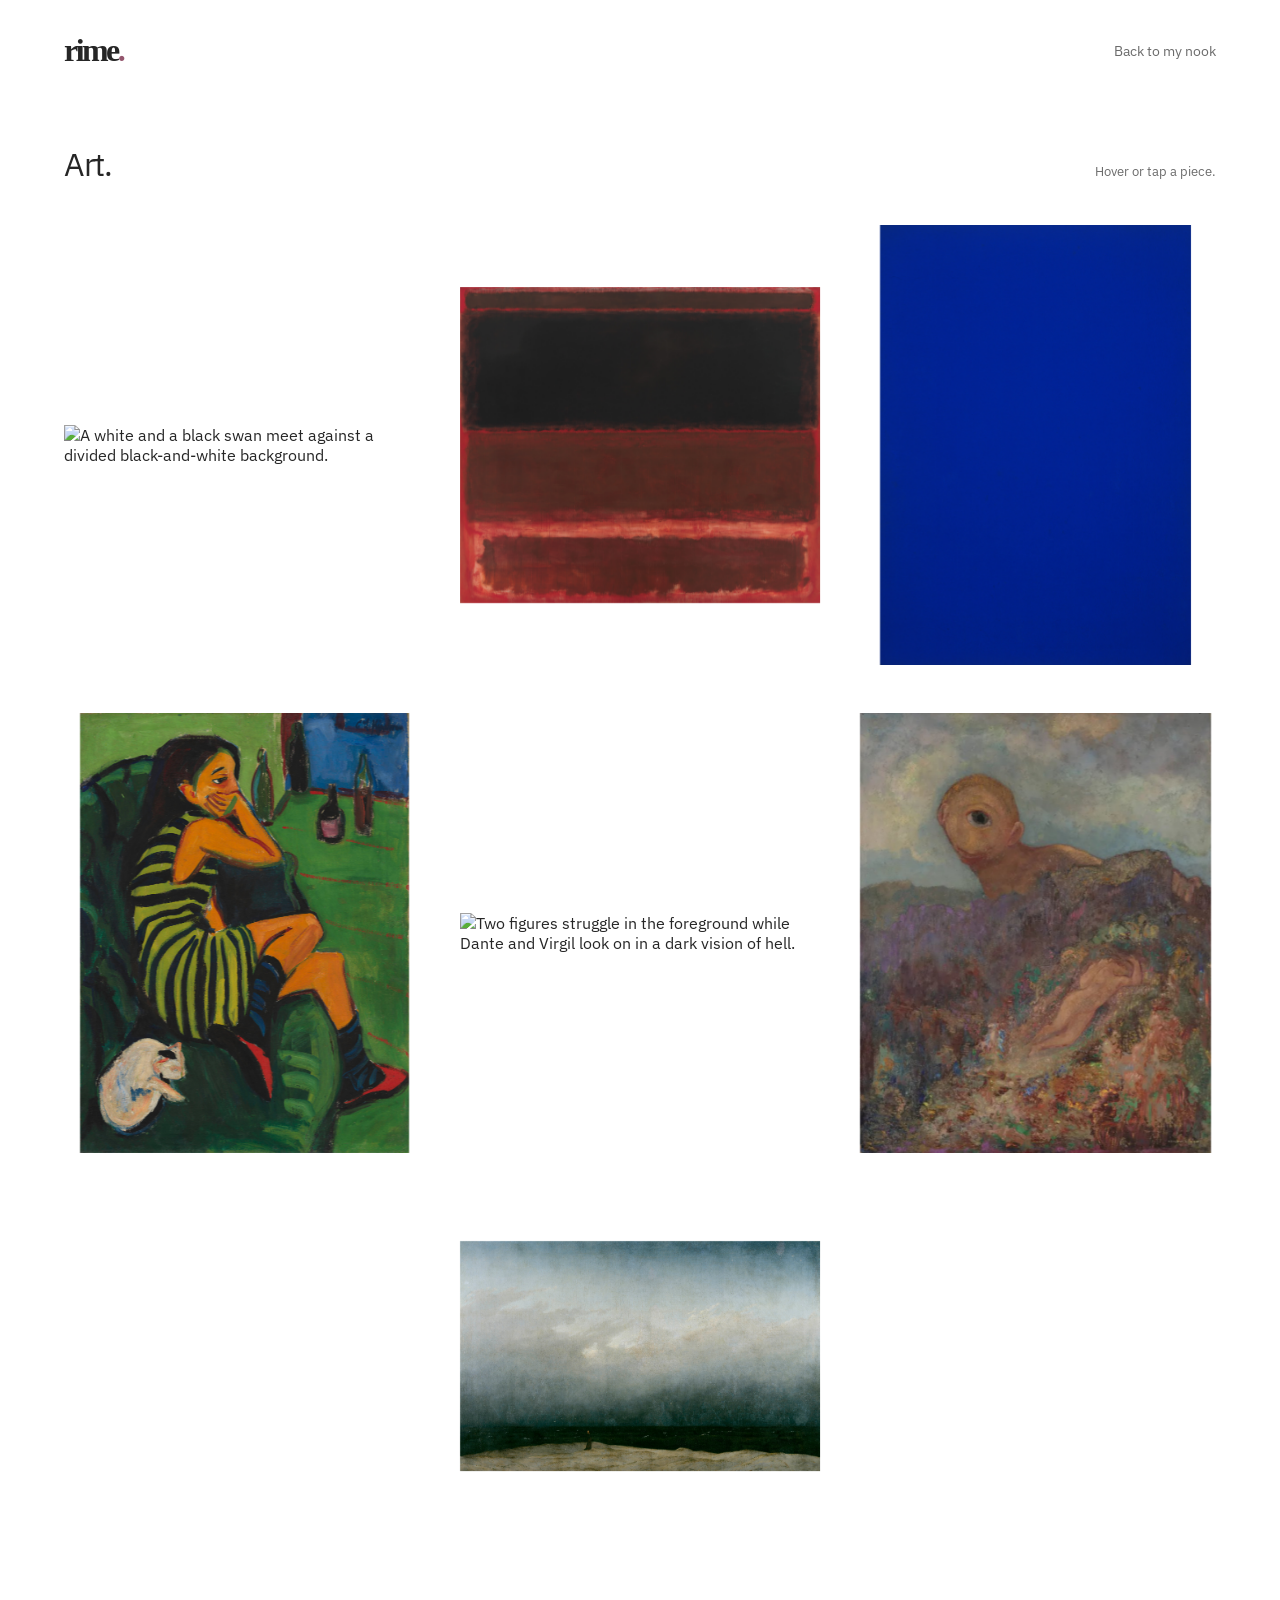
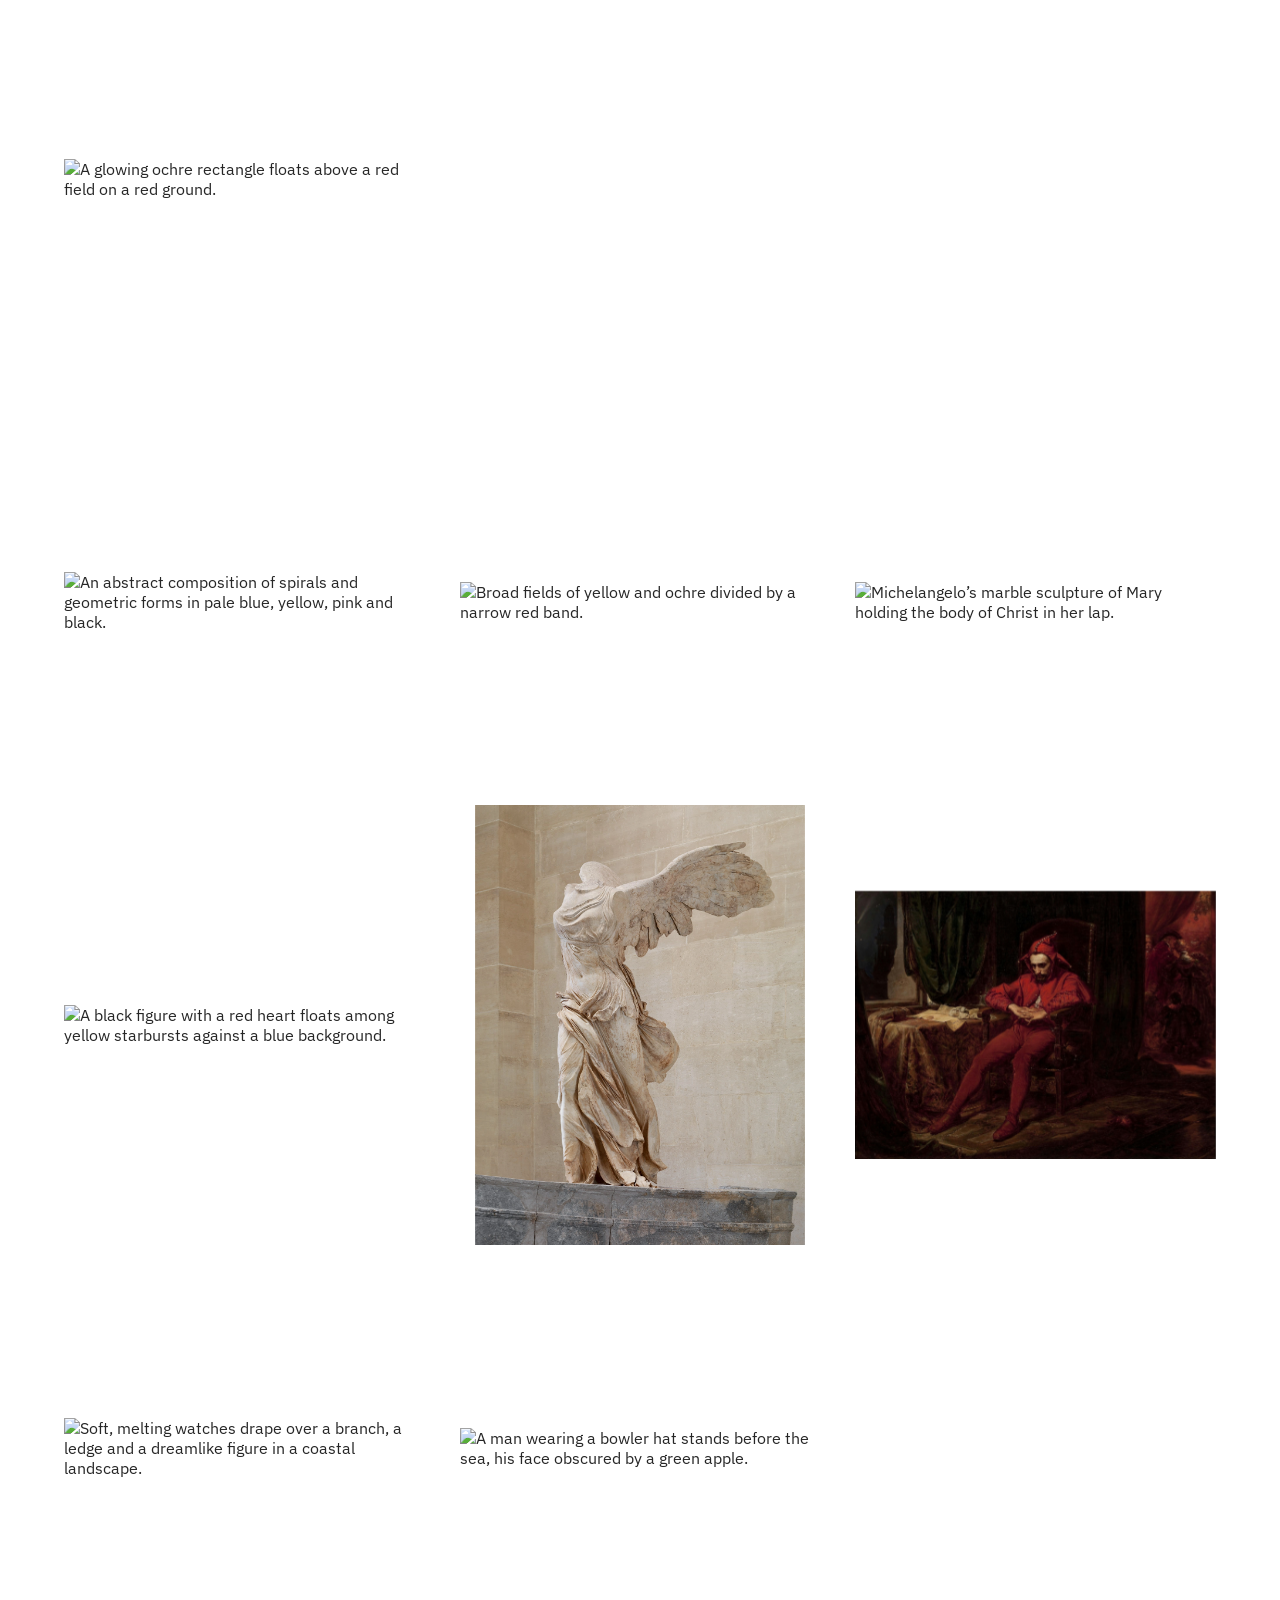
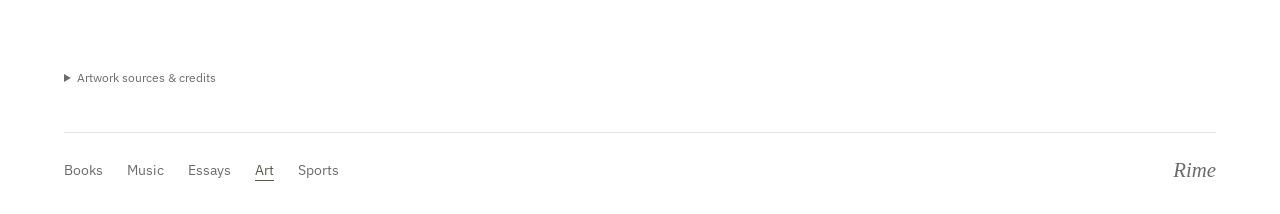
==== commit 3e8ded99: "Remove decorative navigation arrows across the site" ====
--- a/art/index.html
+++ b/art/index.html
@@ -1,5 +1,5 @@
 <!doctype html>
-<html lang="en"><head><meta charset="utf-8"><meta name="viewport" content="width=device-width, initial-scale=1"><meta name="description" content="A gallery of Rime’s favourite artworks."><title>Art — Rime</title><link rel="icon" type="image/svg+xml" href="data:image/svg+xml,%3Csvg xmlns='http://www.w3.org/2000/svg' viewBox='0 0 64 64'%3E%3Crect width='64' height='64' rx='18' fill='%23322348'/%3E%3Ctext x='32' y='46' text-anchor='middle' font-family='Georgia' font-size='49' fill='white'%3Er%3C/text%3E%3C/svg%3E"><link rel="preconnect" href="https://fonts.googleapis.com"><link rel="preconnect" href="https://fonts.gstatic.com" crossorigin><link href="https://fonts.googleapis.com/css2?family=IBM+Plex+Mono:wght@400;500&family=IBM+Plex+Sans:wght@400;500&display=swap" rel="stylesheet"><link rel="stylesheet" href="../styles.css?v=20c0e1b1a6a2"><script src="../art.js?v=e3abaf7f4702" defer></script></head>
-<body class="art"><a class="skip-link" href="#main">Skip to content</a><div class="shell"><header><a class="wordmark" href="../" aria-label="Rime, home">rime<span>.</span></a><a class="back" href="../">← Back to my nook</a></header><main id="main"><section class="art-heading"><h1>Art.</h1><p>Hover or tap a piece.</p></section>
+<html lang="en"><head><meta charset="utf-8"><meta name="viewport" content="width=device-width, initial-scale=1"><meta name="description" content="A gallery of Rime’s favourite artworks."><title>Art — Rime</title><link rel="icon" type="image/svg+xml" href="data:image/svg+xml,%3Csvg xmlns='http://www.w3.org/2000/svg' viewBox='0 0 64 64'%3E%3Crect width='64' height='64' rx='18' fill='%23322348'/%3E%3Ctext x='32' y='46' text-anchor='middle' font-family='Georgia' font-size='49' fill='white'%3Er%3C/text%3E%3C/svg%3E"><link rel="preconnect" href="https://fonts.googleapis.com"><link rel="preconnect" href="https://fonts.gstatic.com" crossorigin><link href="https://fonts.googleapis.com/css2?family=IBM+Plex+Mono:wght@400;500&family=IBM+Plex+Sans:wght@400;500&display=swap" rel="stylesheet"><link rel="stylesheet" href="../styles.css?v=0cd4ec9e92dc"><script src="../art.js?v=e3abaf7f4702" defer></script></head>
+<body class="art"><a class="skip-link" href="#main">Skip to content</a><div class="shell"><header><a class="wordmark" href="../" aria-label="Rime, home">rime<span>.</span></a><a class="back" href="../">Back to my nook</a></header><main id="main"><section class="art-heading"><h1>Art.</h1><p>Hover or tap a piece.</p></section>
 <section class="gallery" aria-label="Favourite artworks"><article class="art-card"><button type="button" class="art-toggle" aria-pressed="false" aria-label="Details: The Swan, No. 1" aria-describedby="art-details-0"><span class="art-inner"><span class="art-front" aria-hidden="false"><img src="https://i0.wp.com/thevimu.com/wp-content/uploads/2025/11/art-hilma-af-klint-group-IX-SUW-swan-svanen-no-1-1915.jpg?resize=595%2C600&amp;ssl=1" alt="A white and a black swan meet against a divided black-and-white background." loading="eager" decoding="async" referrerpolicy="no-referrer"></span><span class="art-back" id="art-details-0" aria-hidden="true"><strong>The Swan, No. 1</strong><span class="art-artist">Hilma af Klint</span><span class="art-date">1914–1915</span><span class="art-location"><small>Collection / location</small>Hilma af Klint Foundation · Stockholm, Sweden</span></span></span></button></article><article class="art-card"><button type="button" class="art-toggle" aria-pressed="false" aria-label="Details: Four Darks in Red" aria-describedby="art-details-1"><span class="art-inner"><span class="art-front" aria-hidden="false"><img src="../assets/art/four-darks-in-red.jpg" alt="Four softly edged bands of black and dark maroon float on a deep red ground." loading="eager" decoding="async" referrerpolicy="no-referrer"></span><span class="art-back" id="art-details-1" aria-hidden="true"><strong>Four Darks in Red</strong><span class="art-artist">Mark Rothko</span><span class="art-date">1958</span><span class="art-location"><small>Collection / location</small>Whitney Museum of American Art · New York, USA</span></span></span></button></article><article class="art-card"><button type="button" class="art-toggle" aria-pressed="false" aria-label="Details: Blue Monochrome" aria-describedby="art-details-2"><span class="art-inner"><span class="art-front" aria-hidden="false"><img src="../assets/art/klein-blue-monochrome.jpg" alt="A tall rectangular field of deep ultramarine blue with a subtly textured surface." loading="eager" decoding="async" referrerpolicy="no-referrer"></span><span class="art-back" id="art-details-2" aria-hidden="true"><strong>Blue Monochrome</strong><span class="art-artist">Yves Klein</span><span class="art-date">1961</span><span class="art-location"><small>Collection / location</small>The Museum of Modern Art · New York, USA</span></span></span></button></article><article class="art-card"><button type="button" class="art-toggle" aria-pressed="false" aria-label="Details: Female Artist (Artistin)" aria-describedby="art-details-3"><span class="art-inner"><span class="art-front" aria-hidden="false"><img src="../assets/art/kirchner-female-artist.jpg" alt="A girl in a striped dress rests her chin on her hand beside a white cat, painted in vivid greens, blues and orange." loading="lazy" decoding="async" referrerpolicy="no-referrer"></span><span class="art-back" id="art-details-3" aria-hidden="true"><strong>Female Artist (Artistin)</strong><span class="art-artist">Ernst Ludwig Kirchner</span><span class="art-date">1910</span><span class="art-location"><small>Collection / location</small>Brücke-Museum · Berlin, Germany</span></span></span></button></article><article class="art-card"><button type="button" class="art-toggle" aria-pressed="false" aria-label="Details: Dante et Virgile" aria-describedby="art-details-4"><span class="art-inner"><span class="art-front" aria-hidden="false"><img src="https://upload.wikimedia.org/wikipedia/commons/7/70/William-Adolphe_Bouguereau_%281825-1905%29_-_Dante_And_Virgil_In_Hell_%281850%29.jpg" alt="Two figures struggle in the foreground while Dante and Virgil look on in a dark vision of hell." loading="lazy" decoding="async" referrerpolicy="no-referrer"></span><span class="art-back" id="art-details-4" aria-hidden="true"><strong>Dante et Virgile</strong><span class="art-artist">William Bouguereau</span><span class="art-date">1850</span><span class="art-location"><small>Collection / location</small>Musée d’Orsay · Paris, France</span></span></span></button></article><article class="art-card"><button type="button" class="art-toggle" aria-pressed="false" aria-label="Details: The Cyclops" aria-describedby="art-details-5"><span class="art-inner"><span class="art-front" aria-hidden="false"><img src="../assets/art/redon-the-cyclops.jpg" alt="A one-eyed giant peers over a rocky hill towards a sleeping figure among colourful flowers." loading="lazy" decoding="async" referrerpolicy="no-referrer"></span><span class="art-back" id="art-details-5" aria-hidden="true"><strong>The Cyclops</strong><span class="art-artist">Odilon Redon</span><span class="art-date">c. 1914</span><span class="art-location"><small>Collection / location</small>Kröller-Müller Museum · Otterlo, the Netherlands</span></span></span></button></article><article class="art-card"><button type="button" class="art-toggle" aria-pressed="false" aria-label="Details: The Sun" aria-describedby="art-details-6"><span class="art-inner"><span class="art-front" aria-hidden="false"><img src="../assets/art/munch-the-sun.jpg" alt="A brilliant sun sends multicoloured rays across a rocky coast and blue water." loading="lazy" decoding="async" referrerpolicy="no-referrer"></span><span class="art-back" id="art-details-6" aria-hidden="true"><strong>The Sun</strong><span class="art-artist">Edvard Munch</span><span class="art-date">1911</span><span class="art-location"><small>Collection / location</small>University of Oslo Aula · Oslo, Norway</span></span></span></button></article><article class="art-card"><button type="button" class="art-toggle" aria-pressed="false" aria-label="Details: The Monk by the Sea" aria-describedby="art-details-7"><span class="art-inner"><span class="art-front" aria-hidden="false"><img src="../assets/art/friedrich-monk-by-the-sea.jpg" alt="A lone monk stands on a pale shore beneath an immense grey-blue sky and a dark band of sea." loading="lazy" decoding="async" referrerpolicy="no-referrer"></span><span class="art-back" id="art-details-7" aria-hidden="true"><strong>The Monk by the Sea</strong><span class="art-artist">Caspar David Friedrich</span><span class="art-date">1808–1810</span><span class="art-location"><small>Collection / location</small>Alte Nationalgalerie · Berlin, Germany</span></span></span></button></article><article class="art-card"><button type="button" class="art-toggle" aria-pressed="false" aria-label="Details: Man Grieving over a Dead Deer" aria-describedby="art-details-8"><span class="art-inner"><span class="art-front" aria-hidden="false"><img src="../assets/art/minne-dead-deer.jpg" alt="A bronze sculpture of a grieving man curled over a dead deer, his arms embracing the animal." loading="lazy" decoding="async" referrerpolicy="no-referrer"></span><span class="art-back" id="art-details-8" aria-hidden="true"><strong>Man Grieving over a Dead Deer</strong><span class="art-artist">George Minne</span><span class="art-date">1896</span><span class="art-location"><small>Collection / location</small>Museum of Fine Arts (MSK) · Ghent, Belgium</span></span></span></button></article><article class="art-card"><button type="button" class="art-toggle" aria-pressed="false" aria-label="Details: Ochre and Red on Red" aria-describedby="art-details-9"><span class="art-inner"><span class="art-front" aria-hidden="false"><img src="https://www.phillipscollection.org/sites/default/files/styles/feature_extra_large_no_crop_1200_/public/collection/1666.jpg?itok=ukZLBT8X" alt="A glowing ochre rectangle floats above a red field on a red ground." loading="lazy" decoding="async" referrerpolicy="no-referrer"></span><span class="art-back" id="art-details-9" aria-hidden="true"><strong>Ochre and Red on Red</strong><span class="art-artist">Mark Rothko</span><span class="art-date">1954</span><span class="art-location"><small>Collection / location</small>The Phillips Collection · Washington, DC, USA</span></span></span></button></article><article class="art-card"><button type="button" class="art-toggle" aria-pressed="false" aria-label="Details: Vir Heroicus Sublimis" aria-describedby="art-details-10"><span class="art-inner"><span class="art-front" aria-hidden="false"><img src="../assets/art/newman-vir-heroicus-sublimis.jpg" alt="A wide field of vivid red is punctuated by five narrow vertical stripes of contrasting colours." loading="lazy" decoding="async" referrerpolicy="no-referrer"></span><span class="art-back" id="art-details-10" aria-hidden="true"><strong>Vir Heroicus Sublimis</strong><span class="art-artist">Barnett Newman</span><span class="art-date">1950–1951</span><span class="art-location"><small>Collection / location</small>The Museum of Modern Art · New York, USA</span></span></span></button></article><article class="art-card"><button type="button" class="art-toggle" aria-pressed="false" aria-label="Details: Victoire de Samothrace" aria-describedby="art-details-11"><span class="art-inner"><span class="art-front" aria-hidden="false"><img src="../assets/art/klein-victoire-de-samothrace.jpg" alt="A small winged figure in vivid ultramarine blue is mounted on a slender metal rod above a pale stone base." loading="lazy" decoding="async" referrerpolicy="no-referrer"></span><span class="art-back" id="art-details-11" aria-hidden="true"><strong>Victoire de Samothrace</strong><span class="art-artist">Yves Klein</span><span class="art-date">1962</span><span class="art-location"><small>Collection / location</small>Kunsthalle Mannheim · Mannheim, Germany</span><span class="art-note">A plaster replica of the ancient Winged Victory, covered in International Klein Blue.</span></span></span></button></article><article class="art-card"><button type="button" class="art-toggle" aria-pressed="false" aria-label="Details: What a Human Being Is" aria-describedby="art-details-12"><span class="art-inner"><span class="art-front" aria-hidden="false"><img src="https://uploads2.wikiart.org/images/hilma-af-klint/what-a-human-being-is-1910.jpg" alt="An abstract composition of spirals and geometric forms in pale blue, yellow, pink and black." loading="lazy" decoding="async" referrerpolicy="no-referrer"></span><span class="art-back" id="art-details-12" aria-hidden="true"><strong>What a Human Being Is</strong><span class="art-artist">Hilma af Klint</span><span class="art-date">c. 1910</span><span class="art-location"><small>Collection / location</small>Current collection not publicly confirmed</span></span></span></button></article><article class="art-card"><button type="button" class="art-toggle" aria-pressed="false" aria-label="Details: No. 5/No. 22" aria-describedby="art-details-13"><span class="art-inner"><span class="art-front" aria-hidden="false"><img src="https://www.moma.org/media/W1siZiIsIjIwMzM2OSJdLFsicCIsImNvbnZlcnQiLCItcXVhbGl0eSA5MCAtcmVzaXplIDIwMDB4MjAwMFx1MDAzZSJdXQ.jpg?sha=93b8f74e60d3e577" alt="Broad fields of yellow and ochre divided by a narrow red band." loading="lazy" decoding="async" referrerpolicy="no-referrer"></span><span class="art-back" id="art-details-13" aria-hidden="true"><strong>No. 5/No. 22</strong><span class="art-artist">Mark Rothko</span><span class="art-date">1950</span><span class="art-location"><small>Collection / location</small>The Museum of Modern Art · New York, USA</span></span></span></button></article><article class="art-card"><button type="button" class="art-toggle" aria-pressed="false" aria-label="Details: Pietà" aria-describedby="art-details-14"><span class="art-inner"><span class="art-front" aria-hidden="false"><img src="https://upload.wikimedia.org/wikipedia/commons/a/a7/Michelangelo%27s_Pieta_5450.jpg" alt="Michelangelo’s marble sculpture of Mary holding the body of Christ in her lap." loading="lazy" decoding="async" referrerpolicy="no-referrer"></span><span class="art-back" id="art-details-14" aria-hidden="true"><strong>Pietà</strong><span class="art-artist">Michelangelo</span><span class="art-date">1498–1499</span><span class="art-location"><small>Collection / location</small>St Peter’s Basilica · Vatican City</span></span></span></button></article><article class="art-card"><button type="button" class="art-toggle" aria-pressed="false" aria-label="Details: Icarus (Icare)" aria-describedby="art-details-15"><span class="art-inner"><span class="art-front" aria-hidden="false"><img src="https://collectionapi.metmuseum.org/api/collection/v1/iiif/337069/741187/restricted" alt="A black figure with a red heart floats among yellow starbursts against a blue background." loading="lazy" decoding="async" referrerpolicy="no-referrer"></span><span class="art-back" id="art-details-15" aria-hidden="true"><strong>Icarus (Icare)</strong><span class="art-artist">Henri Matisse</span><span class="art-date">1947</span><span class="art-location"><small>Collection / location</small>The Metropolitan Museum of Art · New York, USA</span><span class="art-note">Plate VIII from Jazz. One of the prints in this edition.</span></span></span></button></article><article class="art-card"><button type="button" class="art-toggle" aria-pressed="false" aria-label="Details: Nike of Samothrace" aria-describedby="art-details-16"><span class="art-inner"><span class="art-front" aria-hidden="false"><img src="../assets/art/nike-of-samothrace.jpg" alt="The winged marble goddess Nike stands with drapery billowing around her body; her head and arms are missing." loading="lazy" decoding="async" referrerpolicy="no-referrer"></span><span class="art-back" id="art-details-16" aria-hidden="true"><strong>Nike of Samothrace</strong><span class="art-artist">Unknown artist · Hellenistic Greek</span><span class="art-date">c. 190 BC</span><span class="art-location"><small>Collection / location</small>Musée du Louvre · Paris, France</span><span class="art-note">Also known as the Winged Victory of Samothrace.</span></span></span></button></article><article class="art-card"><button type="button" class="art-toggle" aria-pressed="false" aria-label="Details: Stańczyk" aria-describedby="art-details-17"><span class="art-inner"><span class="art-front" aria-hidden="false"><img src="../assets/art/stanczyk.jpg" alt="A pensive court jester dressed in red sits alone while a brightly lit ball continues in the room beyond." loading="lazy" decoding="async" referrerpolicy="no-referrer"></span><span class="art-back" id="art-details-17" aria-hidden="true"><strong>Stańczyk</strong><span class="art-artist">Jan Matejko</span><span class="art-date">1862</span><span class="art-location"><small>Collection / location</small>National Museum in Warsaw · Warsaw, Poland</span></span></span></button></article><article class="art-card"><button type="button" class="art-toggle" aria-pressed="false" aria-label="Details: The Persistence of Memory" aria-describedby="art-details-18"><span class="art-inner"><span class="art-front" aria-hidden="false"><img src="https://www.moma.org/media/W1siZiIsIjYxOTY1OSJdLFsicCIsImNvbnZlcnQiLCItcXVhbGl0eSA5MCAtcmVzaXplIDIwMDB4MjAwMFx1MDAzZSJdXQ.jpg?sha=ef9155183ab6bba1" alt="Soft, melting watches drape over a branch, a ledge and a dreamlike figure in a coastal landscape." loading="lazy" decoding="async" referrerpolicy="no-referrer"></span><span class="art-back" id="art-details-18" aria-hidden="true"><strong>The Persistence of Memory</strong><span class="art-artist">Salvador Dalí</span><span class="art-date">1931</span><span class="art-location"><small>Collection / location</small>The Museum of Modern Art · New York, USA</span></span></span></button></article><article class="art-card"><button type="button" class="art-toggle" aria-pressed="false" aria-label="Details: Le fils de l’homme" aria-describedby="art-details-19"><span class="art-inner"><span class="art-front" aria-hidden="false"><img src="https://uploads3.wikiart.org/images/rene-magritte/son-of-man-1964(1).jpg!Large.jpg" alt="A man wearing a bowler hat stands before the sea, his face obscured by a green apple." loading="lazy" decoding="async" referrerpolicy="no-referrer"></span><span class="art-back" id="art-details-19" aria-hidden="true"><strong>Le fils de l’homme</strong><span class="art-artist">René Magritte</span><span class="art-date">1964</span><span class="art-location"><small>Collection / location</small>Private collection</span><span class="art-note">The current location is not public.</span></span></span></button></article><article class="art-card"><button type="button" class="art-toggle" aria-pressed="false" aria-label="Details: Rothko Chapel" aria-describedby="art-details-20"><span class="art-inner"><span class="art-front" aria-hidden="false"><img src="../assets/art/rothko-chapel-interior.jpg" alt="A wide historical view of the Rothko Chapel, with dark monumental paintings, rows of wooden benches and a seated visitor beneath the skylight." loading="lazy" decoding="async" referrerpolicy="no-referrer"></span><span class="art-back" id="art-details-20" aria-hidden="true"><strong>Rothko Chapel</strong><span class="art-artist">Mark Rothko</span><span class="art-date">Paintings 1964–1967 · chapel opened 1971</span><span class="art-location"><small>Collection / location</small>Rothko Chapel · Houston, Texas, USA</span><span class="art-note">An installation of fourteen paintings.</span></span></span></button></article></section>
-<details class="art-sources"><summary>Artwork sources & credits</summary><p>Collection details don’t necessarily mean a work is currently on display.</p><ul><li><a href="https://thevimu.com/the-swan-no-1-1915-ce/">The Swan, No. 1 ↗</a><span>Hilma af Klint Foundation. Image: The Vimu.</span></li><li><a href="https://whitney.org/collection/works/897">Four Darks in Red ↗</a><span>Image: Whitney Museum of American Art. © Kate Rothko Prizel &amp; Christopher Rothko / Artists Rights Society (ARS), New York.</span></li><li><a href="https://www.moma.org/collection/works/80103">Blue Monochrome ↗</a><span>Image: MoMA. © 2026 Artists Rights Society (ARS), New York / ADAGP, Paris.</span></li><li><a href="https://www.bruecke-museum.de/en/sammlung/werke/61617/artistin">Female Artist (Artistin) ↗</a><span>Ernst Ludwig Kirchner, Artistin, 1910. Image: Brücke-Museum, CC BY-SA 4.0. Unmodified.</span></li><li><a href="https://www.musee-orsay.fr/en/artworks/dante-et-virgile-153692">Dante et Virgile ↗</a><span>Image: Wikimedia Commons.</span></li><li><a href="https://www.krollermuller.nl/en/collection/odilon-redon-the-cyclops-km-103-098">The Cyclops ↗</a><span>Image: Kröller-Müller Museum. Artwork in the public domain.</span></li><li><a href="https://www.munch.no/en/our-collection/between-us-and-the-sun">The Sun ↗</a><span>Image: The Athenaeum, via Wikimedia Commons. Public domain.</span><a href="https://commons.wikimedia.org/wiki/File:Edvard_Munch_-_The_Sun_(1911).jpg">Photograph source</a> · <a href="https://creativecommons.org/publicdomain/mark/1.0/">License</a></li><li><a href="https://search.smb.museum/object/obj-965511">The Monk by the Sea ↗</a><span>Image: Google Art Project, via Wikimedia Commons. Public domain.</span><a href="https://commons.wikimedia.org/wiki/File:Caspar_David_Friedrich_-_Der_M%C3%B6nch_am_Meer_-_Google_Art_Project.jpg">Photograph source</a> · <a href="https://creativecommons.org/publicdomain/mark/1.0/">License</a></li><li><a href="https://www.mskgent.be/en/collection/1949-an">Man Grieving over a Dead Deer ↗</a><span>Image: Museum of Fine Arts (MSK), Ghent. Public domain.</span></li><li><a href="https://www.phillipscollection.org/collection/ochre-and-red-red">Ochre and Red on Red ↗</a><span>Image: The Phillips Collection. © Kate Rothko Prizel &amp; Christopher Rothko / Artists Rights Society (ARS), New York.</span></li><li><a href="https://www.moma.org/collection/works/79250">Vir Heroicus Sublimis ↗</a><span>Image: MoMA. © 2026 Barnett Newman Foundation / Artists Rights Society (ARS), New York.</span></li><li><a href="https://www.kuma.art/en/exponat/victoire-de-samothrace">Victoire de Samothrace ↗</a><span>Photograph: Kunsthalle Mannheim / Cem Yücetas. © VG Bild-Kunst, Bonn 2018.</span></li><li><a href="https://www.wikiart.org/en/hilma-af-klint/what-a-human-being-is-1910">What a Human Being Is ↗</a><span>Image: WikiArt.</span></li><li><a href="https://www.moma.org/collection/works/80566">No. 5/No. 22 ↗</a><span>Image: MoMA. © Kate Rothko Prizel &amp; Christopher Rothko / Artists Rights Society (ARS), New York.</span></li><li><a href="https://www.basilicasanpietro.va/en/san-pietro/the-pieta-of-saint-peter-s">Pietà ↗</a><span>Photograph: Stanislav Traykov, CC BY 2.5. Unmodified.</span><a href="https://commons.wikimedia.org/wiki/File:Michelangelo%27s_Pieta_5450.jpg">Photograph source</a> · <a href="https://creativecommons.org/licenses/by/2.5/">License</a></li><li><a href="https://www.metmuseum.org/art/collection/search/337069">Icarus (Icare) ↗</a><span>Image: The Metropolitan Museum of Art. © Succession H. Matisse / Artists Rights Society (ARS), New York.</span></li><li><a href="https://www.louvre.fr/en/explore/the-palace/a-stairway-to-victory">Nike of Samothrace ↗</a><span>Photograph: © 2014 Musée du Louvre / Philippe Fuzeau.</span></li><li><a href="https://www.mnw.art.pl/multimedia/sztuka-pod-lupa/mloda-polska/">Stańczyk ↗</a><span>Image: Google Art Project, via Wikimedia Commons. Public domain.</span><a href="https://commons.wikimedia.org/wiki/File:Jan_Matejko_-_Sta%C5%84czyk_-_Google_Art_Project.jpg">Photograph source</a> · <a href="https://creativecommons.org/publicdomain/mark/1.0/">License</a></li><li><a href="https://www.moma.org/collection/works/79018">The Persistence of Memory ↗</a><span>Image: MoMA. © Salvador Dalí, Gala-Salvador Dalí Foundation / Artists Rights Society (ARS), New York.</span></li><li><a href="https://www.wikiart.org/en/rene-magritte/son-of-man-1964">Le fils de l’homme ↗</a><span>Image: WikiArt. © René Magritte.</span></li><li><a href="https://rothkochapel.org/visit/rothko-chapel/">Rothko Chapel ↗</a><span>Photograph: G. E. Kidder Smith. © Massachusetts Institute of Technology, CC BY-NC 3.0. Unmodified.</span><a href="https://dome.mit.edu/handle/1721.3/32628">Photograph source</a> · <a href="https://creativecommons.org/licenses/by-nc/3.0/">License</a></li></ul></details></main><footer><nav aria-label="Explore my nook"><a href="../books/">Books</a><a href="../music/">Music</a><a href="../essays/">Essays</a><a href="../art/" aria-current="page">Art</a><a href="../sports/">Sports</a></nav><span class="signature">Rime</span></footer></div></body></html>
+<details class="art-sources"><summary>Artwork sources & credits</summary><p>Collection details don’t necessarily mean a work is currently on display.</p><ul><li><a href="https://thevimu.com/the-swan-no-1-1915-ce/">The Swan, No. 1</a><span>Hilma af Klint Foundation. Image: The Vimu.</span></li><li><a href="https://whitney.org/collection/works/897">Four Darks in Red</a><span>Image: Whitney Museum of American Art. © Kate Rothko Prizel &amp; Christopher Rothko / Artists Rights Society (ARS), New York.</span></li><li><a href="https://www.moma.org/collection/works/80103">Blue Monochrome</a><span>Image: MoMA. © 2026 Artists Rights Society (ARS), New York / ADAGP, Paris.</span></li><li><a href="https://www.bruecke-museum.de/en/sammlung/werke/61617/artistin">Female Artist (Artistin)</a><span>Ernst Ludwig Kirchner, Artistin, 1910. Image: Brücke-Museum, CC BY-SA 4.0. Unmodified.</span></li><li><a href="https://www.musee-orsay.fr/en/artworks/dante-et-virgile-153692">Dante et Virgile</a><span>Image: Wikimedia Commons.</span></li><li><a href="https://www.krollermuller.nl/en/collection/odilon-redon-the-cyclops-km-103-098">The Cyclops</a><span>Image: Kröller-Müller Museum. Artwork in the public domain.</span></li><li><a href="https://www.munch.no/en/our-collection/between-us-and-the-sun">The Sun</a><span>Image: The Athenaeum, via Wikimedia Commons. Public domain.</span><a href="https://commons.wikimedia.org/wiki/File:Edvard_Munch_-_The_Sun_(1911).jpg">Photograph source</a> · <a href="https://creativecommons.org/publicdomain/mark/1.0/">License</a></li><li><a href="https://search.smb.museum/object/obj-965511">The Monk by the Sea</a><span>Image: Google Art Project, via Wikimedia Commons. Public domain.</span><a href="https://commons.wikimedia.org/wiki/File:Caspar_David_Friedrich_-_Der_M%C3%B6nch_am_Meer_-_Google_Art_Project.jpg">Photograph source</a> · <a href="https://creativecommons.org/publicdomain/mark/1.0/">License</a></li><li><a href="https://www.mskgent.be/en/collection/1949-an">Man Grieving over a Dead Deer</a><span>Image: Museum of Fine Arts (MSK), Ghent. Public domain.</span></li><li><a href="https://www.phillipscollection.org/collection/ochre-and-red-red">Ochre and Red on Red</a><span>Image: The Phillips Collection. © Kate Rothko Prizel &amp; Christopher Rothko / Artists Rights Society (ARS), New York.</span></li><li><a href="https://www.moma.org/collection/works/79250">Vir Heroicus Sublimis</a><span>Image: MoMA. © 2026 Barnett Newman Foundation / Artists Rights Society (ARS), New York.</span></li><li><a href="https://www.kuma.art/en/exponat/victoire-de-samothrace">Victoire de Samothrace</a><span>Photograph: Kunsthalle Mannheim / Cem Yücetas. © VG Bild-Kunst, Bonn 2018.</span></li><li><a href="https://www.wikiart.org/en/hilma-af-klint/what-a-human-being-is-1910">What a Human Being Is</a><span>Image: WikiArt.</span></li><li><a href="https://www.moma.org/collection/works/80566">No. 5/No. 22</a><span>Image: MoMA. © Kate Rothko Prizel &amp; Christopher Rothko / Artists Rights Society (ARS), New York.</span></li><li><a href="https://www.basilicasanpietro.va/en/san-pietro/the-pieta-of-saint-peter-s">Pietà</a><span>Photograph: Stanislav Traykov, CC BY 2.5. Unmodified.</span><a href="https://commons.wikimedia.org/wiki/File:Michelangelo%27s_Pieta_5450.jpg">Photograph source</a> · <a href="https://creativecommons.org/licenses/by/2.5/">License</a></li><li><a href="https://www.metmuseum.org/art/collection/search/337069">Icarus (Icare)</a><span>Image: The Metropolitan Museum of Art. © Succession H. Matisse / Artists Rights Society (ARS), New York.</span></li><li><a href="https://www.louvre.fr/en/explore/the-palace/a-stairway-to-victory">Nike of Samothrace</a><span>Photograph: © 2014 Musée du Louvre / Philippe Fuzeau.</span></li><li><a href="https://www.mnw.art.pl/multimedia/sztuka-pod-lupa/mloda-polska/">Stańczyk</a><span>Image: Google Art Project, via Wikimedia Commons. Public domain.</span><a href="https://commons.wikimedia.org/wiki/File:Jan_Matejko_-_Sta%C5%84czyk_-_Google_Art_Project.jpg">Photograph source</a> · <a href="https://creativecommons.org/publicdomain/mark/1.0/">License</a></li><li><a href="https://www.moma.org/collection/works/79018">The Persistence of Memory</a><span>Image: MoMA. © Salvador Dalí, Gala-Salvador Dalí Foundation / Artists Rights Society (ARS), New York.</span></li><li><a href="https://www.wikiart.org/en/rene-magritte/son-of-man-1964">Le fils de l’homme</a><span>Image: WikiArt. © René Magritte.</span></li><li><a href="https://rothkochapel.org/visit/rothko-chapel/">Rothko Chapel</a><span>Photograph: G. E. Kidder Smith. © Massachusetts Institute of Technology, CC BY-NC 3.0. Unmodified.</span><a href="https://dome.mit.edu/handle/1721.3/32628">Photograph source</a> · <a href="https://creativecommons.org/licenses/by-nc/3.0/">License</a></li></ul></details></main><footer><nav aria-label="Explore my nook"><a href="../books/">Books</a><a href="../music/">Music</a><a href="../essays/">Essays</a><a href="../art/" aria-current="page">Art</a><a href="../sports/">Sports</a></nav><span class="signature">Rime</span></footer></div></body></html>
--- a/styles.css
+++ b/styles.css
@@ -26,8 +26,6 @@
 .directory { border-top:1px solid var(--line); }
 .directory > a,.directory-external { display:flex; align-items:center; gap:22px; min-height:57px; border-bottom:1px solid var(--line); font-size:1.0625rem; }
 .number { font-family:Georgia,serif; color:var(--muted); font-size:.75rem; width:20px; }
-.go { margin-left:auto; font-size:1rem; color:var(--muted); }
-.directory a:hover .go { color:var(--accent); }
 .directory-external > a,.directory-external > .pending { flex:1; display:flex; justify-content:space-between; align-items:center; }
 .pending { color:var(--muted); }
 .pending small { font: .75rem Arial,sans-serif; margin-left:12px; letter-spacing:.04em; }
@@ -155,21 +153,21 @@
 .secret-link { width:fit-content; font:inherit; }
 
 /* Reading links and a separate space for Rime's own essays. */
-.essay-jump { display:flex; flex-wrap:wrap; gap:12px 28px; margin-top:24px; font:12px/1.5 'IBM Plex Mono',monospace; }
-.essay-jump a { text-underline-offset:5px; text-decoration-color:var(--line); }
-.essay-section { scroll-margin-top:30px; }
-.essay-section>h2 { font-size:1.15rem; font-weight:500; margin-bottom:20px; letter-spacing:-.025em; }
-#liked-heading { text-align:center; }
+.essay-tabs { display:flex; justify-content:center; flex-wrap:wrap; gap:18px 38px; margin-bottom:20px; }
+.essay-tabs h2 { margin:0; font-size:1.15rem; font-weight:500; letter-spacing:-.025em; }
+.essay-tabs [role="tab"] { appearance:none; border:0; border-radius:0; padding:0 0 6px; background:transparent; font:inherit; letter-spacing:inherit; color:var(--muted); cursor:pointer; }
+.essay-tabs [aria-selected="true"] { color:var(--ink); text-decoration:underline; text-decoration-color:var(--accent); text-underline-offset:8px; text-decoration-thickness:1px; }
+.essay-tabs [role="tab"]:hover { color:var(--accent); }
+.essay-tabs [role="tab"]:focus-visible { outline:1px solid var(--accent); outline-offset:6px; }
+.essay-section { margin-bottom:65px; }
+.essay-section[hidden] { display:none; }
 .reading-list { list-style:none; padding:0; margin:0; }
 .reading-list li+li { border-top:1px solid var(--line); }
 .reading-link { display:flex; align-items:start; justify-content:space-between; gap:28px; padding:15px 0; text-decoration:none; }
 .reading-link h3,.essay-list h3 { margin:0; font:400 clamp(.9375rem,1.5vw,1rem)/1.55 'IBM Plex Mono',monospace; letter-spacing:-.035em; }
 .reading-link p { margin-top:5px; font-size:14px; color:var(--muted); line-height:1.6; }
 .reading-note { font-size:12px; }
-.reading-arrow { color:var(--muted); font-size:20px; flex:none; transition:transform .2s; }
 .reading-link:hover h3 { color:var(--accent); text-decoration:underline; text-underline-offset:5px; }
-.reading-link:hover .reading-arrow { transform:translate(2px,-2px); }
-.own-essays { margin:60px 0 80px; padding-top:35px; border-top:1px solid var(--line); }
-@media(prefers-reduced-motion:reduce) { .reading-arrow { transition:none; } }
+.own-essays { min-height:180px; padding-top:25px; text-align:center; }
 
 .own-essays .empty-note { padding:0; }
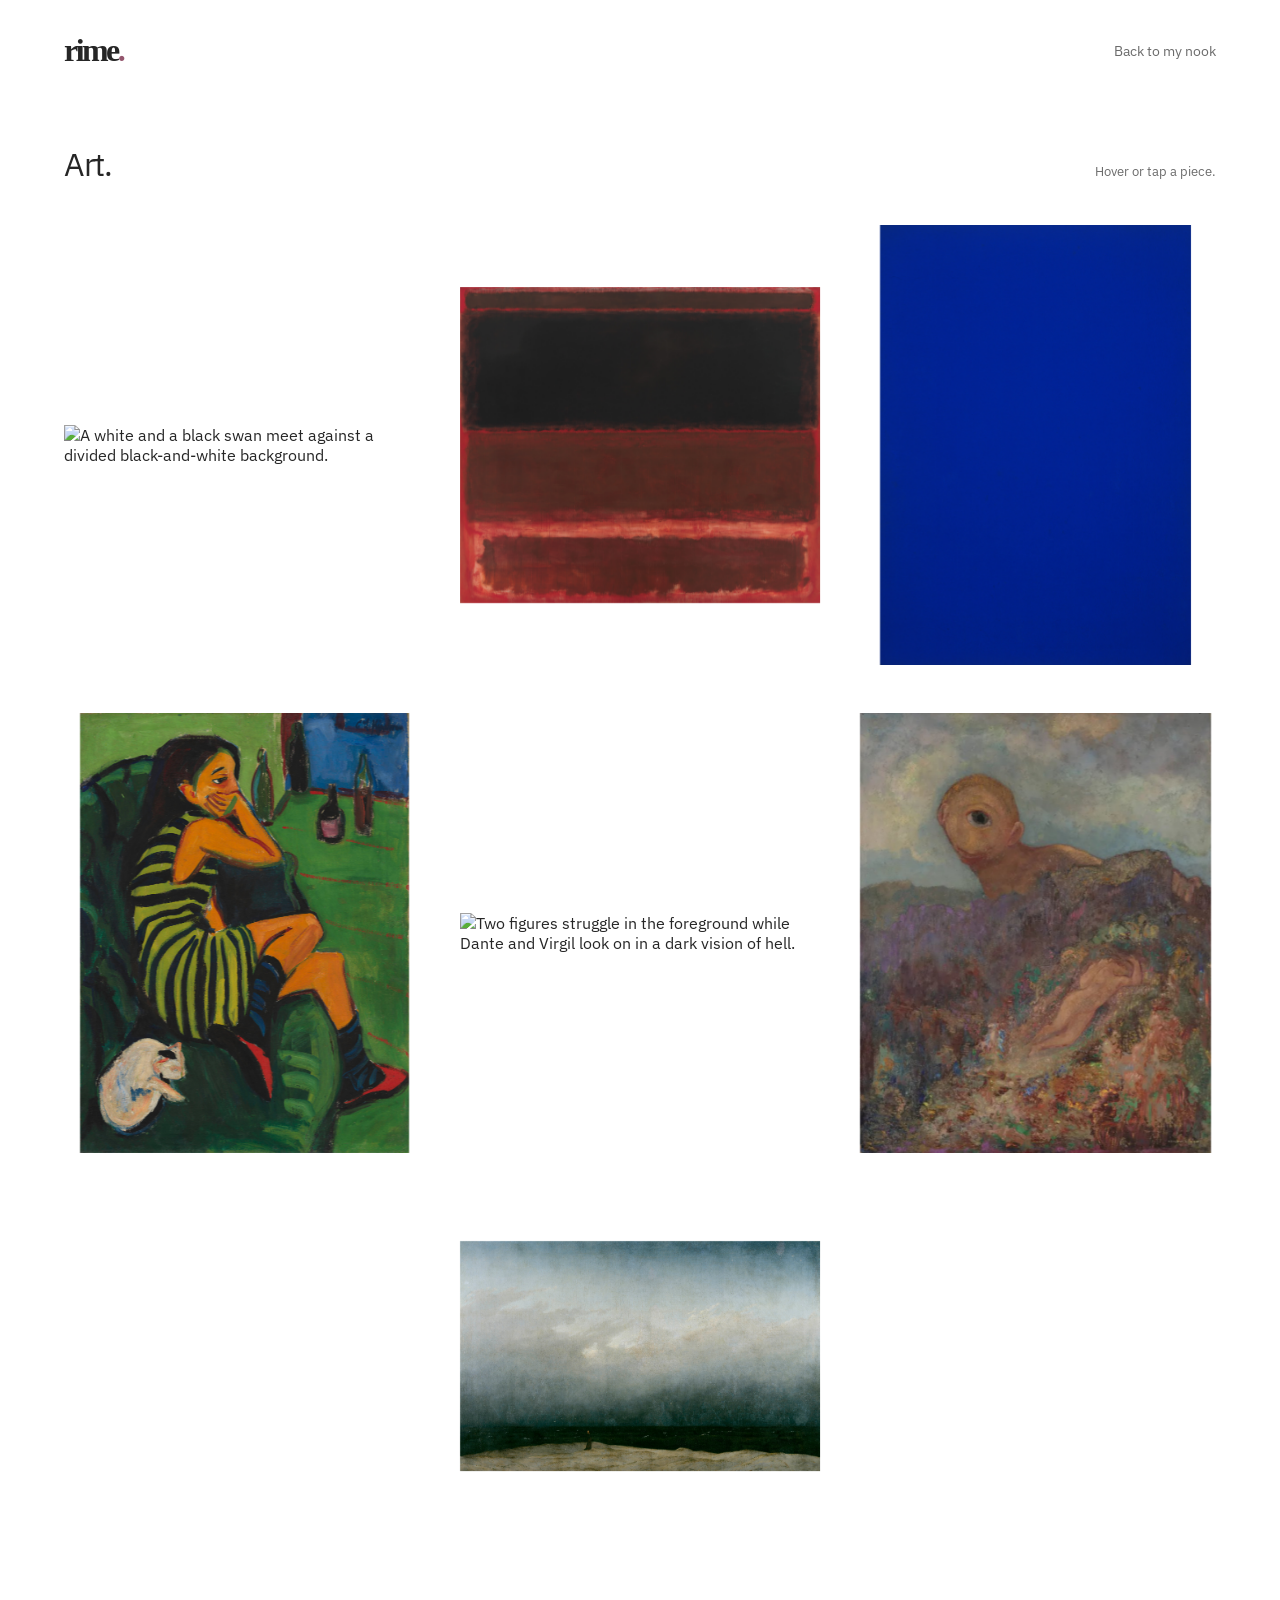
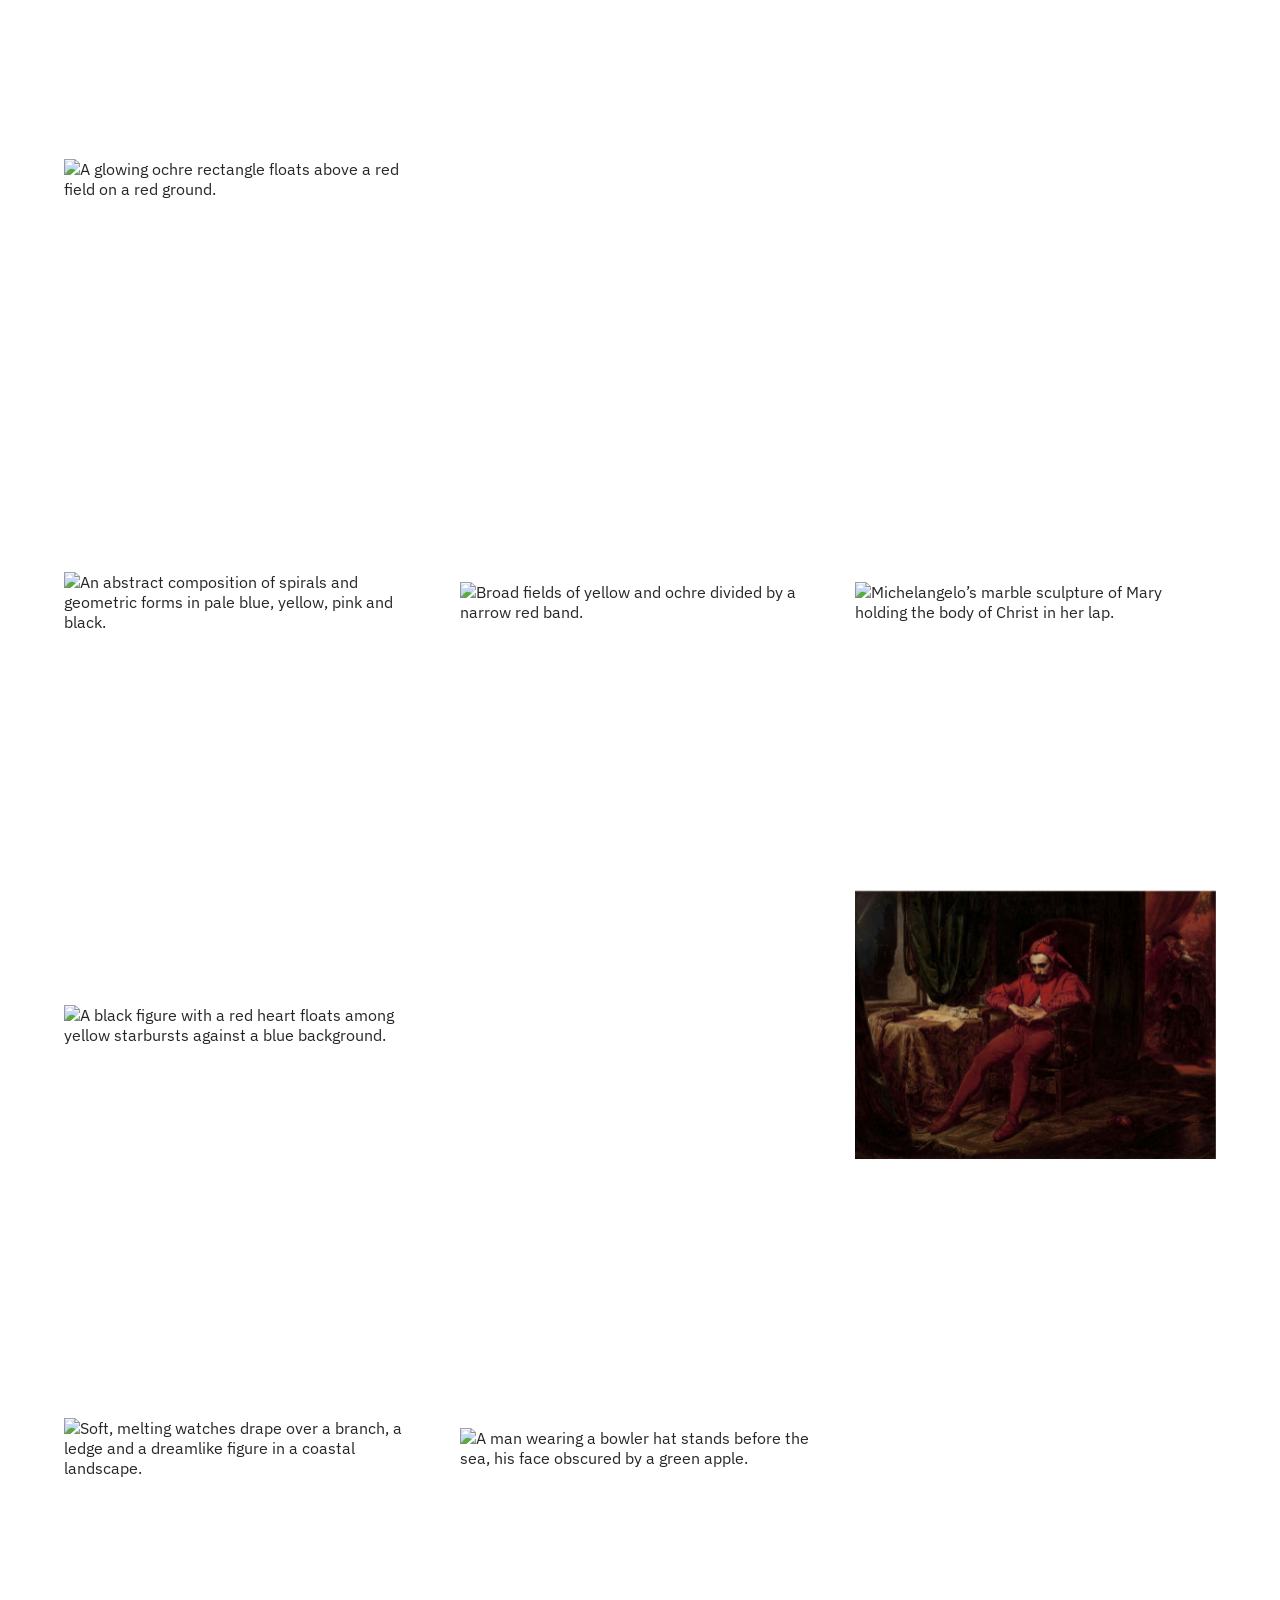
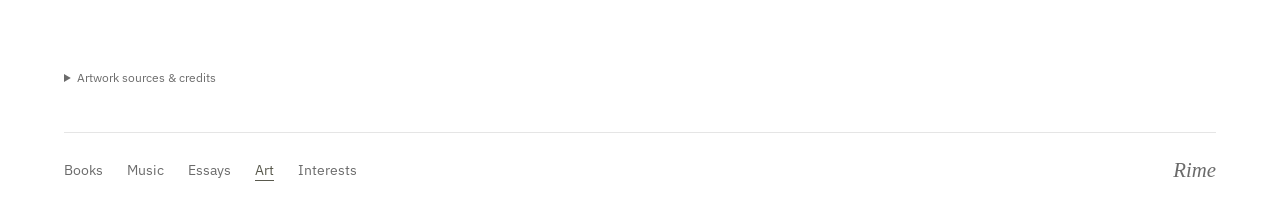
==== commit 4d872185: "Replace sports section with an interactive interests graph" ====
--- a/art/index.html
+++ b/art/index.html
@@ -2,4 +2,4 @@
 <html lang="en"><head><meta charset="utf-8"><meta name="viewport" content="width=device-width, initial-scale=1"><meta name="description" content="A gallery of Rime’s favourite artworks."><title>Art — Rime</title><link rel="icon" type="image/svg+xml" href="data:image/svg+xml,%3Csvg xmlns='http://www.w3.org/2000/svg' viewBox='0 0 64 64'%3E%3Crect width='64' height='64' rx='18' fill='%23322348'/%3E%3Ctext x='32' y='46' text-anchor='middle' font-family='Georgia' font-size='49' fill='white'%3Er%3C/text%3E%3C/svg%3E"><link rel="preconnect" href="https://fonts.googleapis.com"><link rel="preconnect" href="https://fonts.gstatic.com" crossorigin><link href="https://fonts.googleapis.com/css2?family=IBM+Plex+Mono:wght@400;500&family=IBM+Plex+Sans:wght@400;500&display=swap" rel="stylesheet"><link rel="stylesheet" href="../styles.css?v=0cd4ec9e92dc"><script src="../art.js?v=e3abaf7f4702" defer></script></head>
 <body class="art"><a class="skip-link" href="#main">Skip to content</a><div class="shell"><header><a class="wordmark" href="../" aria-label="Rime, home">rime<span>.</span></a><a class="back" href="../">Back to my nook</a></header><main id="main"><section class="art-heading"><h1>Art.</h1><p>Hover or tap a piece.</p></section>
 <section class="gallery" aria-label="Favourite artworks"><article class="art-card"><button type="button" class="art-toggle" aria-pressed="false" aria-label="Details: The Swan, No. 1" aria-describedby="art-details-0"><span class="art-inner"><span class="art-front" aria-hidden="false"><img src="https://i0.wp.com/thevimu.com/wp-content/uploads/2025/11/art-hilma-af-klint-group-IX-SUW-swan-svanen-no-1-1915.jpg?resize=595%2C600&amp;ssl=1" alt="A white and a black swan meet against a divided black-and-white background." loading="eager" decoding="async" referrerpolicy="no-referrer"></span><span class="art-back" id="art-details-0" aria-hidden="true"><strong>The Swan, No. 1</strong><span class="art-artist">Hilma af Klint</span><span class="art-date">1914–1915</span><span class="art-location"><small>Collection / location</small>Hilma af Klint Foundation · Stockholm, Sweden</span></span></span></button></article><article class="art-card"><button type="button" class="art-toggle" aria-pressed="false" aria-label="Details: Four Darks in Red" aria-describedby="art-details-1"><span class="art-inner"><span class="art-front" aria-hidden="false"><img src="../assets/art/four-darks-in-red.jpg" alt="Four softly edged bands of black and dark maroon float on a deep red ground." loading="eager" decoding="async" referrerpolicy="no-referrer"></span><span class="art-back" id="art-details-1" aria-hidden="true"><strong>Four Darks in Red</strong><span class="art-artist">Mark Rothko</span><span class="art-date">1958</span><span class="art-location"><small>Collection / location</small>Whitney Museum of American Art · New York, USA</span></span></span></button></article><article class="art-card"><button type="button" class="art-toggle" aria-pressed="false" aria-label="Details: Blue Monochrome" aria-describedby="art-details-2"><span class="art-inner"><span class="art-front" aria-hidden="false"><img src="../assets/art/klein-blue-monochrome.jpg" alt="A tall rectangular field of deep ultramarine blue with a subtly textured surface." loading="eager" decoding="async" referrerpolicy="no-referrer"></span><span class="art-back" id="art-details-2" aria-hidden="true"><strong>Blue Monochrome</strong><span class="art-artist">Yves Klein</span><span class="art-date">1961</span><span class="art-location"><small>Collection / location</small>The Museum of Modern Art · New York, USA</span></span></span></button></article><article class="art-card"><button type="button" class="art-toggle" aria-pressed="false" aria-label="Details: Female Artist (Artistin)" aria-describedby="art-details-3"><span class="art-inner"><span class="art-front" aria-hidden="false"><img src="../assets/art/kirchner-female-artist.jpg" alt="A girl in a striped dress rests her chin on her hand beside a white cat, painted in vivid greens, blues and orange." loading="lazy" decoding="async" referrerpolicy="no-referrer"></span><span class="art-back" id="art-details-3" aria-hidden="true"><strong>Female Artist (Artistin)</strong><span class="art-artist">Ernst Ludwig Kirchner</span><span class="art-date">1910</span><span class="art-location"><small>Collection / location</small>Brücke-Museum · Berlin, Germany</span></span></span></button></article><article class="art-card"><button type="button" class="art-toggle" aria-pressed="false" aria-label="Details: Dante et Virgile" aria-describedby="art-details-4"><span class="art-inner"><span class="art-front" aria-hidden="false"><img src="https://upload.wikimedia.org/wikipedia/commons/7/70/William-Adolphe_Bouguereau_%281825-1905%29_-_Dante_And_Virgil_In_Hell_%281850%29.jpg" alt="Two figures struggle in the foreground while Dante and Virgil look on in a dark vision of hell." loading="lazy" decoding="async" referrerpolicy="no-referrer"></span><span class="art-back" id="art-details-4" aria-hidden="true"><strong>Dante et Virgile</strong><span class="art-artist">William Bouguereau</span><span class="art-date">1850</span><span class="art-location"><small>Collection / location</small>Musée d’Orsay · Paris, France</span></span></span></button></article><article class="art-card"><button type="button" class="art-toggle" aria-pressed="false" aria-label="Details: The Cyclops" aria-describedby="art-details-5"><span class="art-inner"><span class="art-front" aria-hidden="false"><img src="../assets/art/redon-the-cyclops.jpg" alt="A one-eyed giant peers over a rocky hill towards a sleeping figure among colourful flowers." loading="lazy" decoding="async" referrerpolicy="no-referrer"></span><span class="art-back" id="art-details-5" aria-hidden="true"><strong>The Cyclops</strong><span class="art-artist">Odilon Redon</span><span class="art-date">c. 1914</span><span class="art-location"><small>Collection / location</small>Kröller-Müller Museum · Otterlo, the Netherlands</span></span></span></button></article><article class="art-card"><button type="button" class="art-toggle" aria-pressed="false" aria-label="Details: The Sun" aria-describedby="art-details-6"><span class="art-inner"><span class="art-front" aria-hidden="false"><img src="../assets/art/munch-the-sun.jpg" alt="A brilliant sun sends multicoloured rays across a rocky coast and blue water." loading="lazy" decoding="async" referrerpolicy="no-referrer"></span><span class="art-back" id="art-details-6" aria-hidden="true"><strong>The Sun</strong><span class="art-artist">Edvard Munch</span><span class="art-date">1911</span><span class="art-location"><small>Collection / location</small>University of Oslo Aula · Oslo, Norway</span></span></span></button></article><article class="art-card"><button type="button" class="art-toggle" aria-pressed="false" aria-label="Details: The Monk by the Sea" aria-describedby="art-details-7"><span class="art-inner"><span class="art-front" aria-hidden="false"><img src="../assets/art/friedrich-monk-by-the-sea.jpg" alt="A lone monk stands on a pale shore beneath an immense grey-blue sky and a dark band of sea." loading="lazy" decoding="async" referrerpolicy="no-referrer"></span><span class="art-back" id="art-details-7" aria-hidden="true"><strong>The Monk by the Sea</strong><span class="art-artist">Caspar David Friedrich</span><span class="art-date">1808–1810</span><span class="art-location"><small>Collection / location</small>Alte Nationalgalerie · Berlin, Germany</span></span></span></button></article><article class="art-card"><button type="button" class="art-toggle" aria-pressed="false" aria-label="Details: Man Grieving over a Dead Deer" aria-describedby="art-details-8"><span class="art-inner"><span class="art-front" aria-hidden="false"><img src="../assets/art/minne-dead-deer.jpg" alt="A bronze sculpture of a grieving man curled over a dead deer, his arms embracing the animal." loading="lazy" decoding="async" referrerpolicy="no-referrer"></span><span class="art-back" id="art-details-8" aria-hidden="true"><strong>Man Grieving over a Dead Deer</strong><span class="art-artist">George Minne</span><span class="art-date">1896</span><span class="art-location"><small>Collection / location</small>Museum of Fine Arts (MSK) · Ghent, Belgium</span></span></span></button></article><article class="art-card"><button type="button" class="art-toggle" aria-pressed="false" aria-label="Details: Ochre and Red on Red" aria-describedby="art-details-9"><span class="art-inner"><span class="art-front" aria-hidden="false"><img src="https://www.phillipscollection.org/sites/default/files/styles/feature_extra_large_no_crop_1200_/public/collection/1666.jpg?itok=ukZLBT8X" alt="A glowing ochre rectangle floats above a red field on a red ground." loading="lazy" decoding="async" referrerpolicy="no-referrer"></span><span class="art-back" id="art-details-9" aria-hidden="true"><strong>Ochre and Red on Red</strong><span class="art-artist">Mark Rothko</span><span class="art-date">1954</span><span class="art-location"><small>Collection / location</small>The Phillips Collection · Washington, DC, USA</span></span></span></button></article><article class="art-card"><button type="button" class="art-toggle" aria-pressed="false" aria-label="Details: Vir Heroicus Sublimis" aria-describedby="art-details-10"><span class="art-inner"><span class="art-front" aria-hidden="false"><img src="../assets/art/newman-vir-heroicus-sublimis.jpg" alt="A wide field of vivid red is punctuated by five narrow vertical stripes of contrasting colours." loading="lazy" decoding="async" referrerpolicy="no-referrer"></span><span class="art-back" id="art-details-10" aria-hidden="true"><strong>Vir Heroicus Sublimis</strong><span class="art-artist">Barnett Newman</span><span class="art-date">1950–1951</span><span class="art-location"><small>Collection / location</small>The Museum of Modern Art · New York, USA</span></span></span></button></article><article class="art-card"><button type="button" class="art-toggle" aria-pressed="false" aria-label="Details: Victoire de Samothrace" aria-describedby="art-details-11"><span class="art-inner"><span class="art-front" aria-hidden="false"><img src="../assets/art/klein-victoire-de-samothrace.jpg" alt="A small winged figure in vivid ultramarine blue is mounted on a slender metal rod above a pale stone base." loading="lazy" decoding="async" referrerpolicy="no-referrer"></span><span class="art-back" id="art-details-11" aria-hidden="true"><strong>Victoire de Samothrace</strong><span class="art-artist">Yves Klein</span><span class="art-date">1962</span><span class="art-location"><small>Collection / location</small>Kunsthalle Mannheim · Mannheim, Germany</span><span class="art-note">A plaster replica of the ancient Winged Victory, covered in International Klein Blue.</span></span></span></button></article><article class="art-card"><button type="button" class="art-toggle" aria-pressed="false" aria-label="Details: What a Human Being Is" aria-describedby="art-details-12"><span class="art-inner"><span class="art-front" aria-hidden="false"><img src="https://uploads2.wikiart.org/images/hilma-af-klint/what-a-human-being-is-1910.jpg" alt="An abstract composition of spirals and geometric forms in pale blue, yellow, pink and black." loading="lazy" decoding="async" referrerpolicy="no-referrer"></span><span class="art-back" id="art-details-12" aria-hidden="true"><strong>What a Human Being Is</strong><span class="art-artist">Hilma af Klint</span><span class="art-date">c. 1910</span><span class="art-location"><small>Collection / location</small>Current collection not publicly confirmed</span></span></span></button></article><article class="art-card"><button type="button" class="art-toggle" aria-pressed="false" aria-label="Details: No. 5/No. 22" aria-describedby="art-details-13"><span class="art-inner"><span class="art-front" aria-hidden="false"><img src="https://www.moma.org/media/W1siZiIsIjIwMzM2OSJdLFsicCIsImNvbnZlcnQiLCItcXVhbGl0eSA5MCAtcmVzaXplIDIwMDB4MjAwMFx1MDAzZSJdXQ.jpg?sha=93b8f74e60d3e577" alt="Broad fields of yellow and ochre divided by a narrow red band." loading="lazy" decoding="async" referrerpolicy="no-referrer"></span><span class="art-back" id="art-details-13" aria-hidden="true"><strong>No. 5/No. 22</strong><span class="art-artist">Mark Rothko</span><span class="art-date">1950</span><span class="art-location"><small>Collection / location</small>The Museum of Modern Art · New York, USA</span></span></span></button></article><article class="art-card"><button type="button" class="art-toggle" aria-pressed="false" aria-label="Details: Pietà" aria-describedby="art-details-14"><span class="art-inner"><span class="art-front" aria-hidden="false"><img src="https://upload.wikimedia.org/wikipedia/commons/a/a7/Michelangelo%27s_Pieta_5450.jpg" alt="Michelangelo’s marble sculpture of Mary holding the body of Christ in her lap." loading="lazy" decoding="async" referrerpolicy="no-referrer"></span><span class="art-back" id="art-details-14" aria-hidden="true"><strong>Pietà</strong><span class="art-artist">Michelangelo</span><span class="art-date">1498–1499</span><span class="art-location"><small>Collection / location</small>St Peter’s Basilica · Vatican City</span></span></span></button></article><article class="art-card"><button type="button" class="art-toggle" aria-pressed="false" aria-label="Details: Icarus (Icare)" aria-describedby="art-details-15"><span class="art-inner"><span class="art-front" aria-hidden="false"><img src="https://collectionapi.metmuseum.org/api/collection/v1/iiif/337069/741187/restricted" alt="A black figure with a red heart floats among yellow starbursts against a blue background." loading="lazy" decoding="async" referrerpolicy="no-referrer"></span><span class="art-back" id="art-details-15" aria-hidden="true"><strong>Icarus (Icare)</strong><span class="art-artist">Henri Matisse</span><span class="art-date">1947</span><span class="art-location"><small>Collection / location</small>The Metropolitan Museum of Art · New York, USA</span><span class="art-note">Plate VIII from Jazz. One of the prints in this edition.</span></span></span></button></article><article class="art-card"><button type="button" class="art-toggle" aria-pressed="false" aria-label="Details: Nike of Samothrace" aria-describedby="art-details-16"><span class="art-inner"><span class="art-front" aria-hidden="false"><img src="../assets/art/nike-of-samothrace.jpg" alt="The winged marble goddess Nike stands with drapery billowing around her body; her head and arms are missing." loading="lazy" decoding="async" referrerpolicy="no-referrer"></span><span class="art-back" id="art-details-16" aria-hidden="true"><strong>Nike of Samothrace</strong><span class="art-artist">Unknown artist · Hellenistic Greek</span><span class="art-date">c. 190 BC</span><span class="art-location"><small>Collection / location</small>Musée du Louvre · Paris, France</span><span class="art-note">Also known as the Winged Victory of Samothrace.</span></span></span></button></article><article class="art-card"><button type="button" class="art-toggle" aria-pressed="false" aria-label="Details: Stańczyk" aria-describedby="art-details-17"><span class="art-inner"><span class="art-front" aria-hidden="false"><img src="../assets/art/stanczyk.jpg" alt="A pensive court jester dressed in red sits alone while a brightly lit ball continues in the room beyond." loading="lazy" decoding="async" referrerpolicy="no-referrer"></span><span class="art-back" id="art-details-17" aria-hidden="true"><strong>Stańczyk</strong><span class="art-artist">Jan Matejko</span><span class="art-date">1862</span><span class="art-location"><small>Collection / location</small>National Museum in Warsaw · Warsaw, Poland</span></span></span></button></article><article class="art-card"><button type="button" class="art-toggle" aria-pressed="false" aria-label="Details: The Persistence of Memory" aria-describedby="art-details-18"><span class="art-inner"><span class="art-front" aria-hidden="false"><img src="https://www.moma.org/media/W1siZiIsIjYxOTY1OSJdLFsicCIsImNvbnZlcnQiLCItcXVhbGl0eSA5MCAtcmVzaXplIDIwMDB4MjAwMFx1MDAzZSJdXQ.jpg?sha=ef9155183ab6bba1" alt="Soft, melting watches drape over a branch, a ledge and a dreamlike figure in a coastal landscape." loading="lazy" decoding="async" referrerpolicy="no-referrer"></span><span class="art-back" id="art-details-18" aria-hidden="true"><strong>The Persistence of Memory</strong><span class="art-artist">Salvador Dalí</span><span class="art-date">1931</span><span class="art-location"><small>Collection / location</small>The Museum of Modern Art · New York, USA</span></span></span></button></article><article class="art-card"><button type="button" class="art-toggle" aria-pressed="false" aria-label="Details: Le fils de l’homme" aria-describedby="art-details-19"><span class="art-inner"><span class="art-front" aria-hidden="false"><img src="https://uploads3.wikiart.org/images/rene-magritte/son-of-man-1964(1).jpg!Large.jpg" alt="A man wearing a bowler hat stands before the sea, his face obscured by a green apple." loading="lazy" decoding="async" referrerpolicy="no-referrer"></span><span class="art-back" id="art-details-19" aria-hidden="true"><strong>Le fils de l’homme</strong><span class="art-artist">René Magritte</span><span class="art-date">1964</span><span class="art-location"><small>Collection / location</small>Private collection</span><span class="art-note">The current location is not public.</span></span></span></button></article><article class="art-card"><button type="button" class="art-toggle" aria-pressed="false" aria-label="Details: Rothko Chapel" aria-describedby="art-details-20"><span class="art-inner"><span class="art-front" aria-hidden="false"><img src="../assets/art/rothko-chapel-interior.jpg" alt="A wide historical view of the Rothko Chapel, with dark monumental paintings, rows of wooden benches and a seated visitor beneath the skylight." loading="lazy" decoding="async" referrerpolicy="no-referrer"></span><span class="art-back" id="art-details-20" aria-hidden="true"><strong>Rothko Chapel</strong><span class="art-artist">Mark Rothko</span><span class="art-date">Paintings 1964–1967 · chapel opened 1971</span><span class="art-location"><small>Collection / location</small>Rothko Chapel · Houston, Texas, USA</span><span class="art-note">An installation of fourteen paintings.</span></span></span></button></article></section>
-<details class="art-sources"><summary>Artwork sources & credits</summary><p>Collection details don’t necessarily mean a work is currently on display.</p><ul><li><a href="https://thevimu.com/the-swan-no-1-1915-ce/">The Swan, No. 1</a><span>Hilma af Klint Foundation. Image: The Vimu.</span></li><li><a href="https://whitney.org/collection/works/897">Four Darks in Red</a><span>Image: Whitney Museum of American Art. © Kate Rothko Prizel &amp; Christopher Rothko / Artists Rights Society (ARS), New York.</span></li><li><a href="https://www.moma.org/collection/works/80103">Blue Monochrome</a><span>Image: MoMA. © 2026 Artists Rights Society (ARS), New York / ADAGP, Paris.</span></li><li><a href="https://www.bruecke-museum.de/en/sammlung/werke/61617/artistin">Female Artist (Artistin)</a><span>Ernst Ludwig Kirchner, Artistin, 1910. Image: Brücke-Museum, CC BY-SA 4.0. Unmodified.</span></li><li><a href="https://www.musee-orsay.fr/en/artworks/dante-et-virgile-153692">Dante et Virgile</a><span>Image: Wikimedia Commons.</span></li><li><a href="https://www.krollermuller.nl/en/collection/odilon-redon-the-cyclops-km-103-098">The Cyclops</a><span>Image: Kröller-Müller Museum. Artwork in the public domain.</span></li><li><a href="https://www.munch.no/en/our-collection/between-us-and-the-sun">The Sun</a><span>Image: The Athenaeum, via Wikimedia Commons. Public domain.</span><a href="https://commons.wikimedia.org/wiki/File:Edvard_Munch_-_The_Sun_(1911).jpg">Photograph source</a> · <a href="https://creativecommons.org/publicdomain/mark/1.0/">License</a></li><li><a href="https://search.smb.museum/object/obj-965511">The Monk by the Sea</a><span>Image: Google Art Project, via Wikimedia Commons. Public domain.</span><a href="https://commons.wikimedia.org/wiki/File:Caspar_David_Friedrich_-_Der_M%C3%B6nch_am_Meer_-_Google_Art_Project.jpg">Photograph source</a> · <a href="https://creativecommons.org/publicdomain/mark/1.0/">License</a></li><li><a href="https://www.mskgent.be/en/collection/1949-an">Man Grieving over a Dead Deer</a><span>Image: Museum of Fine Arts (MSK), Ghent. Public domain.</span></li><li><a href="https://www.phillipscollection.org/collection/ochre-and-red-red">Ochre and Red on Red</a><span>Image: The Phillips Collection. © Kate Rothko Prizel &amp; Christopher Rothko / Artists Rights Society (ARS), New York.</span></li><li><a href="https://www.moma.org/collection/works/79250">Vir Heroicus Sublimis</a><span>Image: MoMA. © 2026 Barnett Newman Foundation / Artists Rights Society (ARS), New York.</span></li><li><a href="https://www.kuma.art/en/exponat/victoire-de-samothrace">Victoire de Samothrace</a><span>Photograph: Kunsthalle Mannheim / Cem Yücetas. © VG Bild-Kunst, Bonn 2018.</span></li><li><a href="https://www.wikiart.org/en/hilma-af-klint/what-a-human-being-is-1910">What a Human Being Is</a><span>Image: WikiArt.</span></li><li><a href="https://www.moma.org/collection/works/80566">No. 5/No. 22</a><span>Image: MoMA. © Kate Rothko Prizel &amp; Christopher Rothko / Artists Rights Society (ARS), New York.</span></li><li><a href="https://www.basilicasanpietro.va/en/san-pietro/the-pieta-of-saint-peter-s">Pietà</a><span>Photograph: Stanislav Traykov, CC BY 2.5. Unmodified.</span><a href="https://commons.wikimedia.org/wiki/File:Michelangelo%27s_Pieta_5450.jpg">Photograph source</a> · <a href="https://creativecommons.org/licenses/by/2.5/">License</a></li><li><a href="https://www.metmuseum.org/art/collection/search/337069">Icarus (Icare)</a><span>Image: The Metropolitan Museum of Art. © Succession H. Matisse / Artists Rights Society (ARS), New York.</span></li><li><a href="https://www.louvre.fr/en/explore/the-palace/a-stairway-to-victory">Nike of Samothrace</a><span>Photograph: © 2014 Musée du Louvre / Philippe Fuzeau.</span></li><li><a href="https://www.mnw.art.pl/multimedia/sztuka-pod-lupa/mloda-polska/">Stańczyk</a><span>Image: Google Art Project, via Wikimedia Commons. Public domain.</span><a href="https://commons.wikimedia.org/wiki/File:Jan_Matejko_-_Sta%C5%84czyk_-_Google_Art_Project.jpg">Photograph source</a> · <a href="https://creativecommons.org/publicdomain/mark/1.0/">License</a></li><li><a href="https://www.moma.org/collection/works/79018">The Persistence of Memory</a><span>Image: MoMA. © Salvador Dalí, Gala-Salvador Dalí Foundation / Artists Rights Society (ARS), New York.</span></li><li><a href="https://www.wikiart.org/en/rene-magritte/son-of-man-1964">Le fils de l’homme</a><span>Image: WikiArt. © René Magritte.</span></li><li><a href="https://rothkochapel.org/visit/rothko-chapel/">Rothko Chapel</a><span>Photograph: G. E. Kidder Smith. © Massachusetts Institute of Technology, CC BY-NC 3.0. Unmodified.</span><a href="https://dome.mit.edu/handle/1721.3/32628">Photograph source</a> · <a href="https://creativecommons.org/licenses/by-nc/3.0/">License</a></li></ul></details></main><footer><nav aria-label="Explore my nook"><a href="../books/">Books</a><a href="../music/">Music</a><a href="../essays/">Essays</a><a href="../art/" aria-current="page">Art</a><a href="../sports/">Sports</a></nav><span class="signature">Rime</span></footer></div></body></html>
+<details class="art-sources"><summary>Artwork sources & credits</summary><p>Collection details don’t necessarily mean a work is currently on display.</p><ul><li><a href="https://thevimu.com/the-swan-no-1-1915-ce/">The Swan, No. 1</a><span>Hilma af Klint Foundation. Image: The Vimu.</span></li><li><a href="https://whitney.org/collection/works/897">Four Darks in Red</a><span>Image: Whitney Museum of American Art. © Kate Rothko Prizel &amp; Christopher Rothko / Artists Rights Society (ARS), New York.</span></li><li><a href="https://www.moma.org/collection/works/80103">Blue Monochrome</a><span>Image: MoMA. © 2026 Artists Rights Society (ARS), New York / ADAGP, Paris.</span></li><li><a href="https://www.bruecke-museum.de/en/sammlung/werke/61617/artistin">Female Artist (Artistin)</a><span>Ernst Ludwig Kirchner, Artistin, 1910. Image: Brücke-Museum, CC BY-SA 4.0. Unmodified.</span></li><li><a href="https://www.musee-orsay.fr/en/artworks/dante-et-virgile-153692">Dante et Virgile</a><span>Image: Wikimedia Commons.</span></li><li><a href="https://www.krollermuller.nl/en/collection/odilon-redon-the-cyclops-km-103-098">The Cyclops</a><span>Image: Kröller-Müller Museum. Artwork in the public domain.</span></li><li><a href="https://www.munch.no/en/our-collection/between-us-and-the-sun">The Sun</a><span>Image: The Athenaeum, via Wikimedia Commons. Public domain.</span><a href="https://commons.wikimedia.org/wiki/File:Edvard_Munch_-_The_Sun_(1911).jpg">Photograph source</a> · <a href="https://creativecommons.org/publicdomain/mark/1.0/">License</a></li><li><a href="https://search.smb.museum/object/obj-965511">The Monk by the Sea</a><span>Image: Google Art Project, via Wikimedia Commons. Public domain.</span><a href="https://commons.wikimedia.org/wiki/File:Caspar_David_Friedrich_-_Der_M%C3%B6nch_am_Meer_-_Google_Art_Project.jpg">Photograph source</a> · <a href="https://creativecommons.org/publicdomain/mark/1.0/">License</a></li><li><a href="https://www.mskgent.be/en/collection/1949-an">Man Grieving over a Dead Deer</a><span>Image: Museum of Fine Arts (MSK), Ghent. Public domain.</span></li><li><a href="https://www.phillipscollection.org/collection/ochre-and-red-red">Ochre and Red on Red</a><span>Image: The Phillips Collection. © Kate Rothko Prizel &amp; Christopher Rothko / Artists Rights Society (ARS), New York.</span></li><li><a href="https://www.moma.org/collection/works/79250">Vir Heroicus Sublimis</a><span>Image: MoMA. © 2026 Barnett Newman Foundation / Artists Rights Society (ARS), New York.</span></li><li><a href="https://www.kuma.art/en/exponat/victoire-de-samothrace">Victoire de Samothrace</a><span>Photograph: Kunsthalle Mannheim / Cem Yücetas. © VG Bild-Kunst, Bonn 2018.</span></li><li><a href="https://www.wikiart.org/en/hilma-af-klint/what-a-human-being-is-1910">What a Human Being Is</a><span>Image: WikiArt.</span></li><li><a href="https://www.moma.org/collection/works/80566">No. 5/No. 22</a><span>Image: MoMA. © Kate Rothko Prizel &amp; Christopher Rothko / Artists Rights Society (ARS), New York.</span></li><li><a href="https://www.basilicasanpietro.va/en/san-pietro/the-pieta-of-saint-peter-s">Pietà</a><span>Photograph: Stanislav Traykov, CC BY 2.5. Unmodified.</span><a href="https://commons.wikimedia.org/wiki/File:Michelangelo%27s_Pieta_5450.jpg">Photograph source</a> · <a href="https://creativecommons.org/licenses/by/2.5/">License</a></li><li><a href="https://www.metmuseum.org/art/collection/search/337069">Icarus (Icare)</a><span>Image: The Metropolitan Museum of Art. © Succession H. Matisse / Artists Rights Society (ARS), New York.</span></li><li><a href="https://www.louvre.fr/en/explore/the-palace/a-stairway-to-victory">Nike of Samothrace</a><span>Photograph: © 2014 Musée du Louvre / Philippe Fuzeau.</span></li><li><a href="https://www.mnw.art.pl/multimedia/sztuka-pod-lupa/mloda-polska/">Stańczyk</a><span>Image: Google Art Project, via Wikimedia Commons. Public domain.</span><a href="https://commons.wikimedia.org/wiki/File:Jan_Matejko_-_Sta%C5%84czyk_-_Google_Art_Project.jpg">Photograph source</a> · <a href="https://creativecommons.org/publicdomain/mark/1.0/">License</a></li><li><a href="https://www.moma.org/collection/works/79018">The Persistence of Memory</a><span>Image: MoMA. © Salvador Dalí, Gala-Salvador Dalí Foundation / Artists Rights Society (ARS), New York.</span></li><li><a href="https://www.wikiart.org/en/rene-magritte/son-of-man-1964">Le fils de l’homme</a><span>Image: WikiArt. © René Magritte.</span></li><li><a href="https://rothkochapel.org/visit/rothko-chapel/">Rothko Chapel</a><span>Photograph: G. E. Kidder Smith. © Massachusetts Institute of Technology, CC BY-NC 3.0. Unmodified.</span><a href="https://dome.mit.edu/handle/1721.3/32628">Photograph source</a> · <a href="https://creativecommons.org/licenses/by-nc/3.0/">License</a></li></ul></details></main><footer><nav aria-label="Explore my nook"><a href="../books/">Books</a><a href="../music/">Music</a><a href="../essays/">Essays</a><a href="../art/" aria-current="page">Art</a><a href="../interests/">Interests</a></nav><span class="signature">Rime</span></footer></div></body></html>
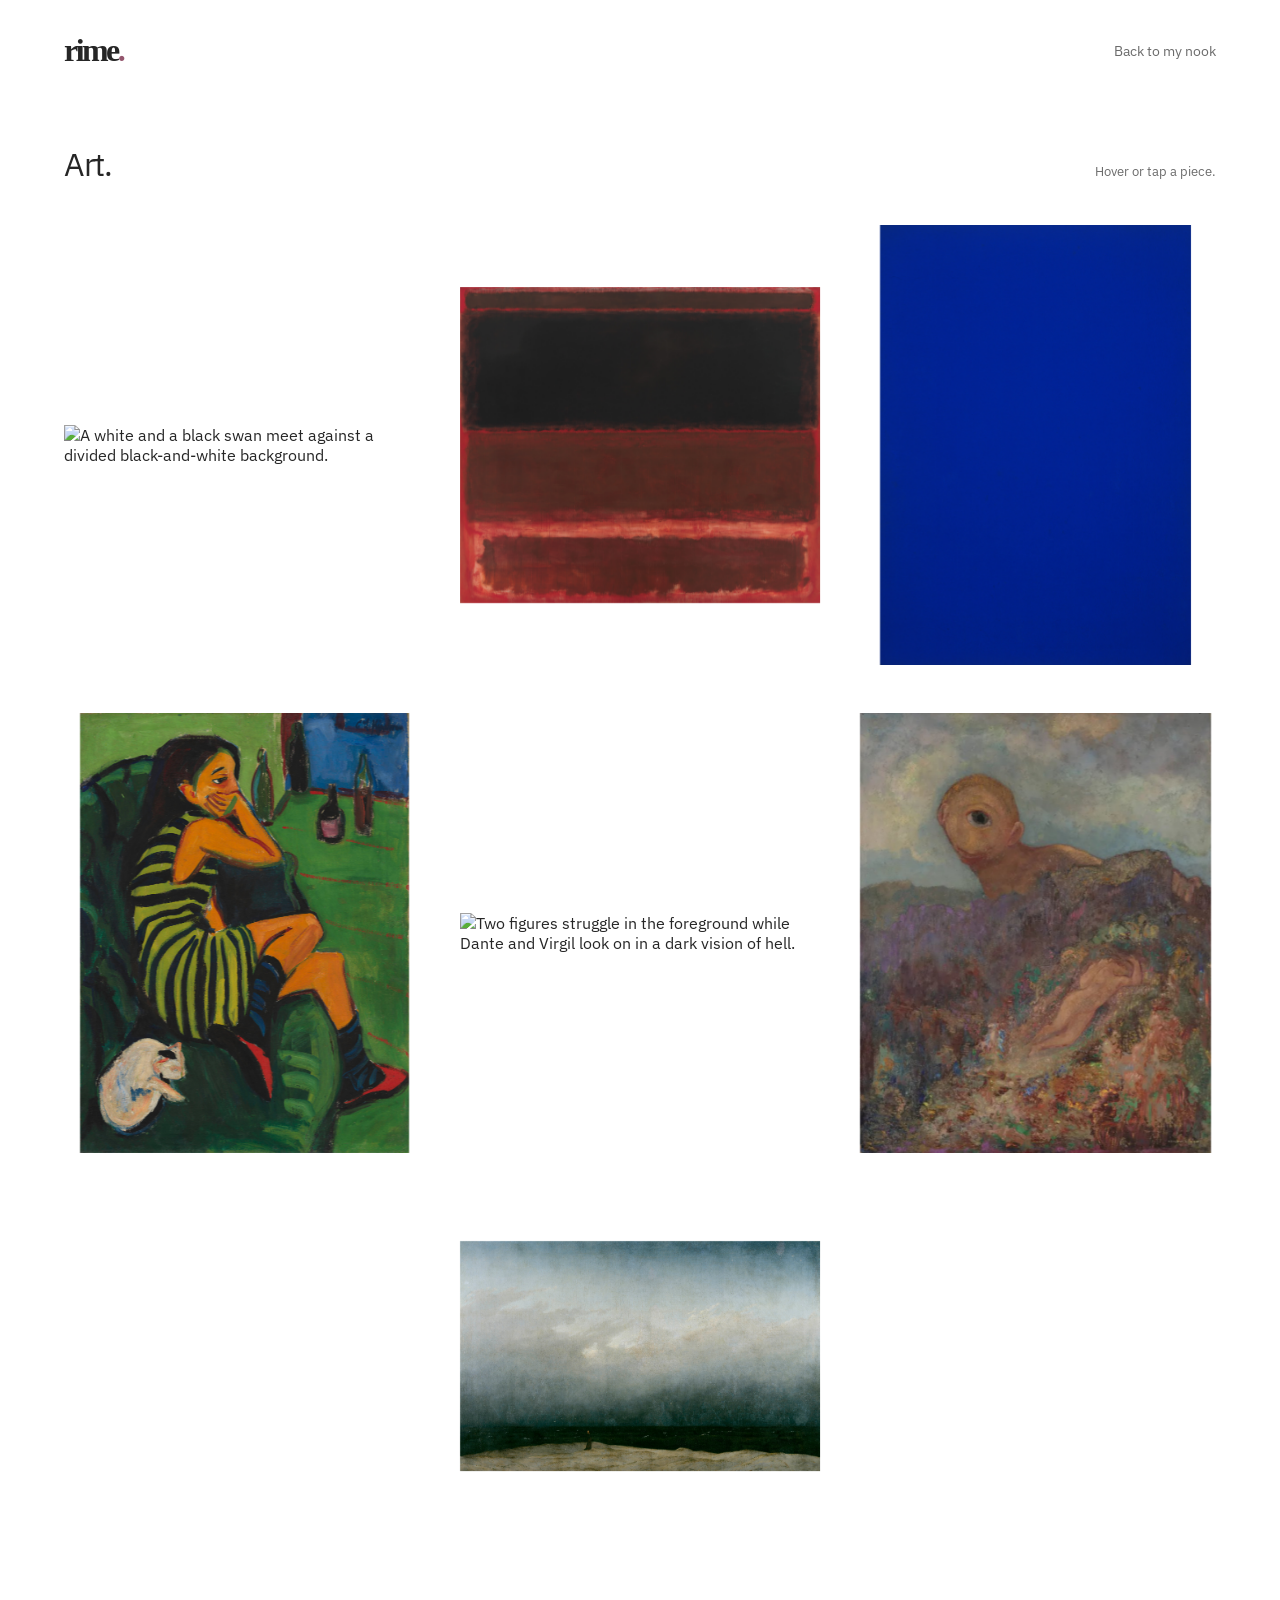
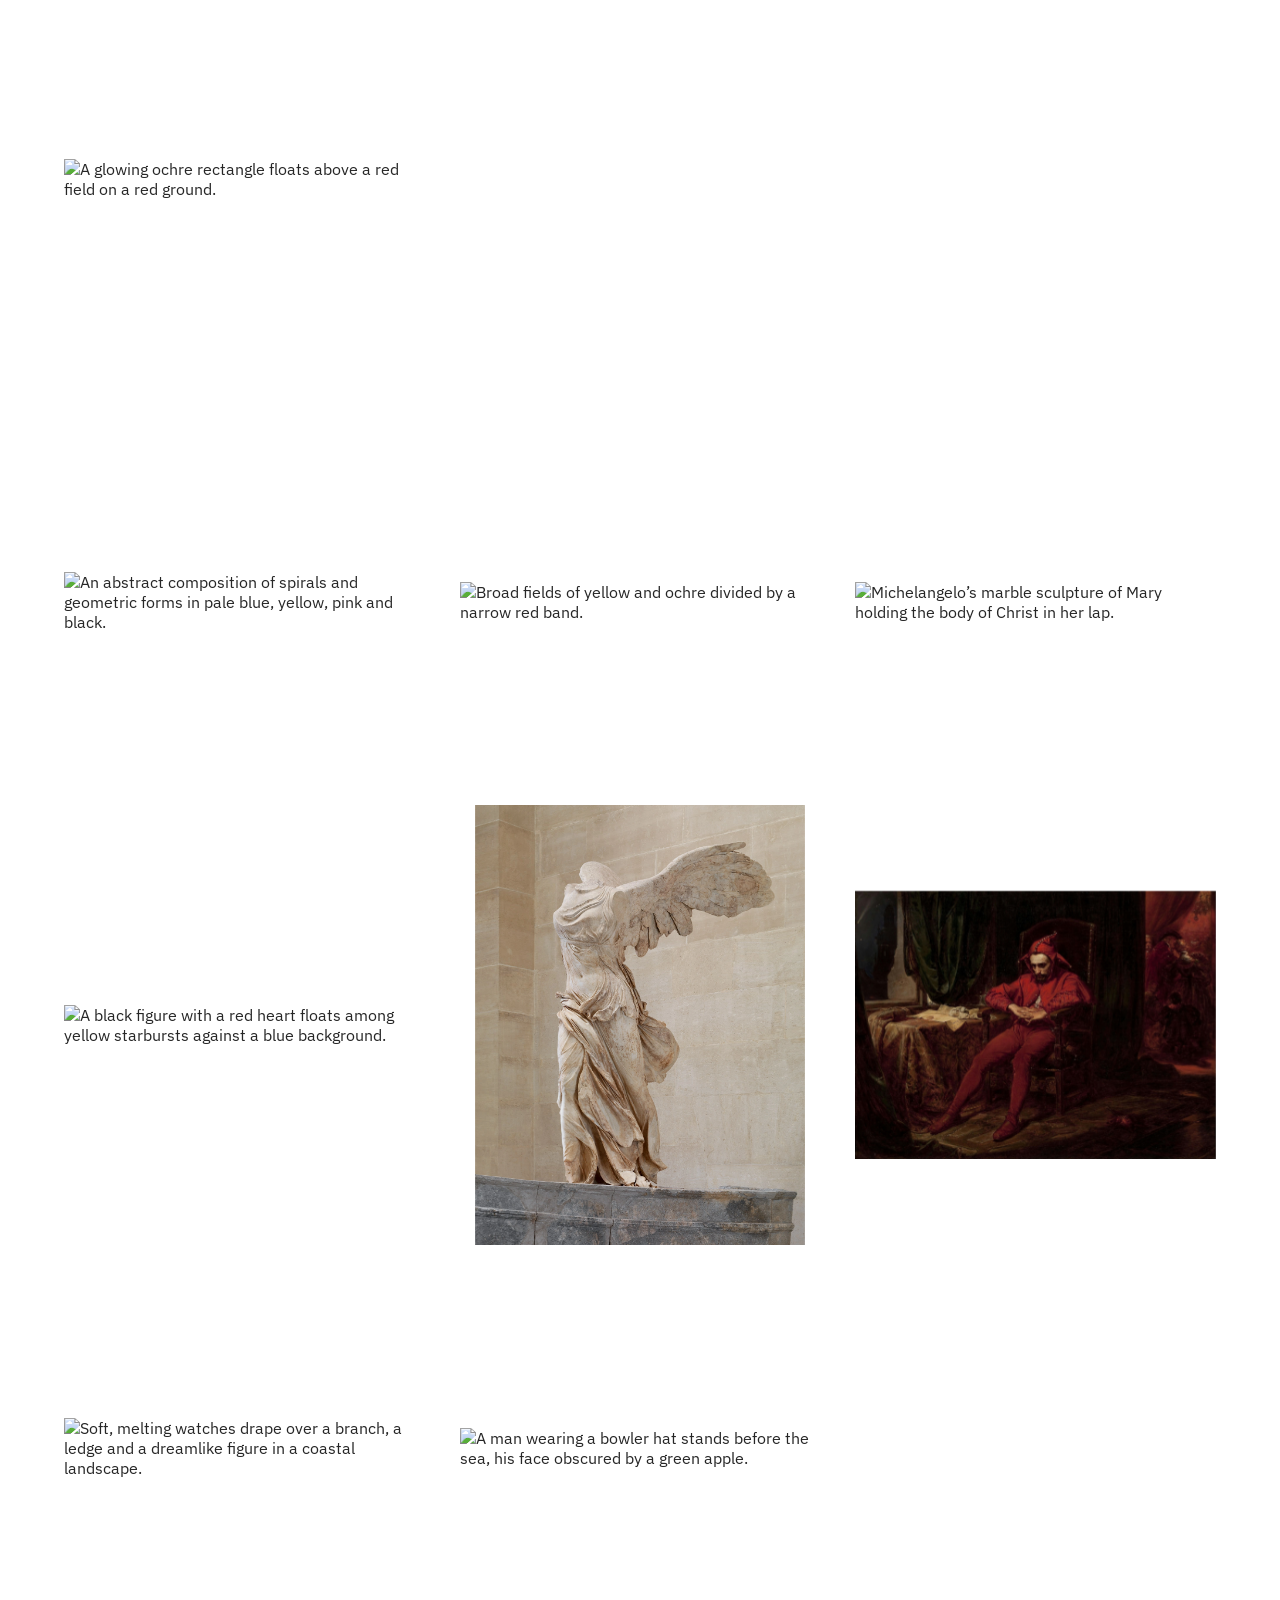
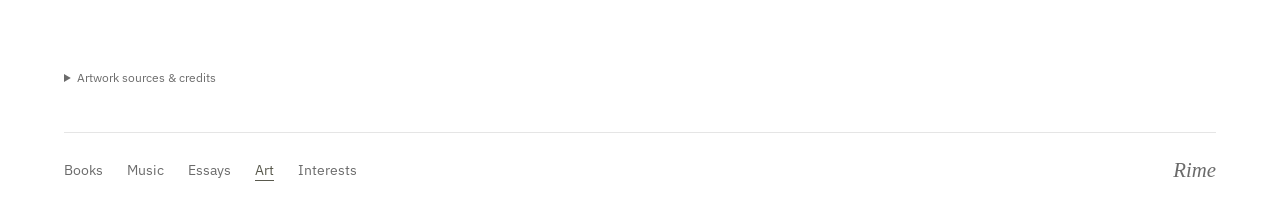
==== commit 22d6c3b9: "Redesign interests map as a smooth, living canvas graph Curved threads, soft cluster regions, physic" ====
--- a/art/index.html
+++ b/art/index.html
@@ -1,5 +1,5 @@
 <!doctype html>
-<html lang="en"><head><meta charset="utf-8"><meta name="viewport" content="width=device-width, initial-scale=1"><meta name="description" content="A gallery of Rime’s favourite artworks."><title>Art — Rime</title><link rel="icon" type="image/svg+xml" href="data:image/svg+xml,%3Csvg xmlns='http://www.w3.org/2000/svg' viewBox='0 0 64 64'%3E%3Crect width='64' height='64' rx='18' fill='%23322348'/%3E%3Ctext x='32' y='46' text-anchor='middle' font-family='Georgia' font-size='49' fill='white'%3Er%3C/text%3E%3C/svg%3E"><link rel="preconnect" href="https://fonts.googleapis.com"><link rel="preconnect" href="https://fonts.gstatic.com" crossorigin><link href="https://fonts.googleapis.com/css2?family=IBM+Plex+Mono:wght@400;500&family=IBM+Plex+Sans:wght@400;500&display=swap" rel="stylesheet"><link rel="stylesheet" href="../styles.css?v=0cd4ec9e92dc"><script src="../art.js?v=e3abaf7f4702" defer></script></head>
+<html lang="en"><head><meta charset="utf-8"><meta name="viewport" content="width=device-width, initial-scale=1"><meta name="description" content="A gallery of Rime’s favourite artworks."><title>Art — Rime</title><link rel="icon" type="image/svg+xml" href="data:image/svg+xml,%3Csvg xmlns='http://www.w3.org/2000/svg' viewBox='0 0 64 64'%3E%3Crect width='64' height='64' rx='18' fill='%23322348'/%3E%3Ctext x='32' y='46' text-anchor='middle' font-family='Georgia' font-size='49' fill='white'%3Er%3C/text%3E%3C/svg%3E"><link rel="preconnect" href="https://fonts.googleapis.com"><link rel="preconnect" href="https://fonts.gstatic.com" crossorigin><link href="https://fonts.googleapis.com/css2?family=IBM+Plex+Mono:wght@400;500&family=IBM+Plex+Sans:wght@400;500&display=swap" rel="stylesheet"><link rel="stylesheet" href="../styles.css?v=6597a4d5ecd1"><script src="../art.js?v=e3abaf7f4702" defer></script></head>
 <body class="art"><a class="skip-link" href="#main">Skip to content</a><div class="shell"><header><a class="wordmark" href="../" aria-label="Rime, home">rime<span>.</span></a><a class="back" href="../">Back to my nook</a></header><main id="main"><section class="art-heading"><h1>Art.</h1><p>Hover or tap a piece.</p></section>
 <section class="gallery" aria-label="Favourite artworks"><article class="art-card"><button type="button" class="art-toggle" aria-pressed="false" aria-label="Details: The Swan, No. 1" aria-describedby="art-details-0"><span class="art-inner"><span class="art-front" aria-hidden="false"><img src="https://i0.wp.com/thevimu.com/wp-content/uploads/2025/11/art-hilma-af-klint-group-IX-SUW-swan-svanen-no-1-1915.jpg?resize=595%2C600&amp;ssl=1" alt="A white and a black swan meet against a divided black-and-white background." loading="eager" decoding="async" referrerpolicy="no-referrer"></span><span class="art-back" id="art-details-0" aria-hidden="true"><strong>The Swan, No. 1</strong><span class="art-artist">Hilma af Klint</span><span class="art-date">1914–1915</span><span class="art-location"><small>Collection / location</small>Hilma af Klint Foundation · Stockholm, Sweden</span></span></span></button></article><article class="art-card"><button type="button" class="art-toggle" aria-pressed="false" aria-label="Details: Four Darks in Red" aria-describedby="art-details-1"><span class="art-inner"><span class="art-front" aria-hidden="false"><img src="../assets/art/four-darks-in-red.jpg" alt="Four softly edged bands of black and dark maroon float on a deep red ground." loading="eager" decoding="async" referrerpolicy="no-referrer"></span><span class="art-back" id="art-details-1" aria-hidden="true"><strong>Four Darks in Red</strong><span class="art-artist">Mark Rothko</span><span class="art-date">1958</span><span class="art-location"><small>Collection / location</small>Whitney Museum of American Art · New York, USA</span></span></span></button></article><article class="art-card"><button type="button" class="art-toggle" aria-pressed="false" aria-label="Details: Blue Monochrome" aria-describedby="art-details-2"><span class="art-inner"><span class="art-front" aria-hidden="false"><img src="../assets/art/klein-blue-monochrome.jpg" alt="A tall rectangular field of deep ultramarine blue with a subtly textured surface." loading="eager" decoding="async" referrerpolicy="no-referrer"></span><span class="art-back" id="art-details-2" aria-hidden="true"><strong>Blue Monochrome</strong><span class="art-artist">Yves Klein</span><span class="art-date">1961</span><span class="art-location"><small>Collection / location</small>The Museum of Modern Art · New York, USA</span></span></span></button></article><article class="art-card"><button type="button" class="art-toggle" aria-pressed="false" aria-label="Details: Female Artist (Artistin)" aria-describedby="art-details-3"><span class="art-inner"><span class="art-front" aria-hidden="false"><img src="../assets/art/kirchner-female-artist.jpg" alt="A girl in a striped dress rests her chin on her hand beside a white cat, painted in vivid greens, blues and orange." loading="lazy" decoding="async" referrerpolicy="no-referrer"></span><span class="art-back" id="art-details-3" aria-hidden="true"><strong>Female Artist (Artistin)</strong><span class="art-artist">Ernst Ludwig Kirchner</span><span class="art-date">1910</span><span class="art-location"><small>Collection / location</small>Brücke-Museum · Berlin, Germany</span></span></span></button></article><article class="art-card"><button type="button" class="art-toggle" aria-pressed="false" aria-label="Details: Dante et Virgile" aria-describedby="art-details-4"><span class="art-inner"><span class="art-front" aria-hidden="false"><img src="https://upload.wikimedia.org/wikipedia/commons/7/70/William-Adolphe_Bouguereau_%281825-1905%29_-_Dante_And_Virgil_In_Hell_%281850%29.jpg" alt="Two figures struggle in the foreground while Dante and Virgil look on in a dark vision of hell." loading="lazy" decoding="async" referrerpolicy="no-referrer"></span><span class="art-back" id="art-details-4" aria-hidden="true"><strong>Dante et Virgile</strong><span class="art-artist">William Bouguereau</span><span class="art-date">1850</span><span class="art-location"><small>Collection / location</small>Musée d’Orsay · Paris, France</span></span></span></button></article><article class="art-card"><button type="button" class="art-toggle" aria-pressed="false" aria-label="Details: The Cyclops" aria-describedby="art-details-5"><span class="art-inner"><span class="art-front" aria-hidden="false"><img src="../assets/art/redon-the-cyclops.jpg" alt="A one-eyed giant peers over a rocky hill towards a sleeping figure among colourful flowers." loading="lazy" decoding="async" referrerpolicy="no-referrer"></span><span class="art-back" id="art-details-5" aria-hidden="true"><strong>The Cyclops</strong><span class="art-artist">Odilon Redon</span><span class="art-date">c. 1914</span><span class="art-location"><small>Collection / location</small>Kröller-Müller Museum · Otterlo, the Netherlands</span></span></span></button></article><article class="art-card"><button type="button" class="art-toggle" aria-pressed="false" aria-label="Details: The Sun" aria-describedby="art-details-6"><span class="art-inner"><span class="art-front" aria-hidden="false"><img src="../assets/art/munch-the-sun.jpg" alt="A brilliant sun sends multicoloured rays across a rocky coast and blue water." loading="lazy" decoding="async" referrerpolicy="no-referrer"></span><span class="art-back" id="art-details-6" aria-hidden="true"><strong>The Sun</strong><span class="art-artist">Edvard Munch</span><span class="art-date">1911</span><span class="art-location"><small>Collection / location</small>University of Oslo Aula · Oslo, Norway</span></span></span></button></article><article class="art-card"><button type="button" class="art-toggle" aria-pressed="false" aria-label="Details: The Monk by the Sea" aria-describedby="art-details-7"><span class="art-inner"><span class="art-front" aria-hidden="false"><img src="../assets/art/friedrich-monk-by-the-sea.jpg" alt="A lone monk stands on a pale shore beneath an immense grey-blue sky and a dark band of sea." loading="lazy" decoding="async" referrerpolicy="no-referrer"></span><span class="art-back" id="art-details-7" aria-hidden="true"><strong>The Monk by the Sea</strong><span class="art-artist">Caspar David Friedrich</span><span class="art-date">1808–1810</span><span class="art-location"><small>Collection / location</small>Alte Nationalgalerie · Berlin, Germany</span></span></span></button></article><article class="art-card"><button type="button" class="art-toggle" aria-pressed="false" aria-label="Details: Man Grieving over a Dead Deer" aria-describedby="art-details-8"><span class="art-inner"><span class="art-front" aria-hidden="false"><img src="../assets/art/minne-dead-deer.jpg" alt="A bronze sculpture of a grieving man curled over a dead deer, his arms embracing the animal." loading="lazy" decoding="async" referrerpolicy="no-referrer"></span><span class="art-back" id="art-details-8" aria-hidden="true"><strong>Man Grieving over a Dead Deer</strong><span class="art-artist">George Minne</span><span class="art-date">1896</span><span class="art-location"><small>Collection / location</small>Museum of Fine Arts (MSK) · Ghent, Belgium</span></span></span></button></article><article class="art-card"><button type="button" class="art-toggle" aria-pressed="false" aria-label="Details: Ochre and Red on Red" aria-describedby="art-details-9"><span class="art-inner"><span class="art-front" aria-hidden="false"><img src="https://www.phillipscollection.org/sites/default/files/styles/feature_extra_large_no_crop_1200_/public/collection/1666.jpg?itok=ukZLBT8X" alt="A glowing ochre rectangle floats above a red field on a red ground." loading="lazy" decoding="async" referrerpolicy="no-referrer"></span><span class="art-back" id="art-details-9" aria-hidden="true"><strong>Ochre and Red on Red</strong><span class="art-artist">Mark Rothko</span><span class="art-date">1954</span><span class="art-location"><small>Collection / location</small>The Phillips Collection · Washington, DC, USA</span></span></span></button></article><article class="art-card"><button type="button" class="art-toggle" aria-pressed="false" aria-label="Details: Vir Heroicus Sublimis" aria-describedby="art-details-10"><span class="art-inner"><span class="art-front" aria-hidden="false"><img src="../assets/art/newman-vir-heroicus-sublimis.jpg" alt="A wide field of vivid red is punctuated by five narrow vertical stripes of contrasting colours." loading="lazy" decoding="async" referrerpolicy="no-referrer"></span><span class="art-back" id="art-details-10" aria-hidden="true"><strong>Vir Heroicus Sublimis</strong><span class="art-artist">Barnett Newman</span><span class="art-date">1950–1951</span><span class="art-location"><small>Collection / location</small>The Museum of Modern Art · New York, USA</span></span></span></button></article><article class="art-card"><button type="button" class="art-toggle" aria-pressed="false" aria-label="Details: Victoire de Samothrace" aria-describedby="art-details-11"><span class="art-inner"><span class="art-front" aria-hidden="false"><img src="../assets/art/klein-victoire-de-samothrace.jpg" alt="A small winged figure in vivid ultramarine blue is mounted on a slender metal rod above a pale stone base." loading="lazy" decoding="async" referrerpolicy="no-referrer"></span><span class="art-back" id="art-details-11" aria-hidden="true"><strong>Victoire de Samothrace</strong><span class="art-artist">Yves Klein</span><span class="art-date">1962</span><span class="art-location"><small>Collection / location</small>Kunsthalle Mannheim · Mannheim, Germany</span><span class="art-note">A plaster replica of the ancient Winged Victory, covered in International Klein Blue.</span></span></span></button></article><article class="art-card"><button type="button" class="art-toggle" aria-pressed="false" aria-label="Details: What a Human Being Is" aria-describedby="art-details-12"><span class="art-inner"><span class="art-front" aria-hidden="false"><img src="https://uploads2.wikiart.org/images/hilma-af-klint/what-a-human-being-is-1910.jpg" alt="An abstract composition of spirals and geometric forms in pale blue, yellow, pink and black." loading="lazy" decoding="async" referrerpolicy="no-referrer"></span><span class="art-back" id="art-details-12" aria-hidden="true"><strong>What a Human Being Is</strong><span class="art-artist">Hilma af Klint</span><span class="art-date">c. 1910</span><span class="art-location"><small>Collection / location</small>Current collection not publicly confirmed</span></span></span></button></article><article class="art-card"><button type="button" class="art-toggle" aria-pressed="false" aria-label="Details: No. 5/No. 22" aria-describedby="art-details-13"><span class="art-inner"><span class="art-front" aria-hidden="false"><img src="https://www.moma.org/media/W1siZiIsIjIwMzM2OSJdLFsicCIsImNvbnZlcnQiLCItcXVhbGl0eSA5MCAtcmVzaXplIDIwMDB4MjAwMFx1MDAzZSJdXQ.jpg?sha=93b8f74e60d3e577" alt="Broad fields of yellow and ochre divided by a narrow red band." loading="lazy" decoding="async" referrerpolicy="no-referrer"></span><span class="art-back" id="art-details-13" aria-hidden="true"><strong>No. 5/No. 22</strong><span class="art-artist">Mark Rothko</span><span class="art-date">1950</span><span class="art-location"><small>Collection / location</small>The Museum of Modern Art · New York, USA</span></span></span></button></article><article class="art-card"><button type="button" class="art-toggle" aria-pressed="false" aria-label="Details: Pietà" aria-describedby="art-details-14"><span class="art-inner"><span class="art-front" aria-hidden="false"><img src="https://upload.wikimedia.org/wikipedia/commons/a/a7/Michelangelo%27s_Pieta_5450.jpg" alt="Michelangelo’s marble sculpture of Mary holding the body of Christ in her lap." loading="lazy" decoding="async" referrerpolicy="no-referrer"></span><span class="art-back" id="art-details-14" aria-hidden="true"><strong>Pietà</strong><span class="art-artist">Michelangelo</span><span class="art-date">1498–1499</span><span class="art-location"><small>Collection / location</small>St Peter’s Basilica · Vatican City</span></span></span></button></article><article class="art-card"><button type="button" class="art-toggle" aria-pressed="false" aria-label="Details: Icarus (Icare)" aria-describedby="art-details-15"><span class="art-inner"><span class="art-front" aria-hidden="false"><img src="https://collectionapi.metmuseum.org/api/collection/v1/iiif/337069/741187/restricted" alt="A black figure with a red heart floats among yellow starbursts against a blue background." loading="lazy" decoding="async" referrerpolicy="no-referrer"></span><span class="art-back" id="art-details-15" aria-hidden="true"><strong>Icarus (Icare)</strong><span class="art-artist">Henri Matisse</span><span class="art-date">1947</span><span class="art-location"><small>Collection / location</small>The Metropolitan Museum of Art · New York, USA</span><span class="art-note">Plate VIII from Jazz. One of the prints in this edition.</span></span></span></button></article><article class="art-card"><button type="button" class="art-toggle" aria-pressed="false" aria-label="Details: Nike of Samothrace" aria-describedby="art-details-16"><span class="art-inner"><span class="art-front" aria-hidden="false"><img src="../assets/art/nike-of-samothrace.jpg" alt="The winged marble goddess Nike stands with drapery billowing around her body; her head and arms are missing." loading="lazy" decoding="async" referrerpolicy="no-referrer"></span><span class="art-back" id="art-details-16" aria-hidden="true"><strong>Nike of Samothrace</strong><span class="art-artist">Unknown artist · Hellenistic Greek</span><span class="art-date">c. 190 BC</span><span class="art-location"><small>Collection / location</small>Musée du Louvre · Paris, France</span><span class="art-note">Also known as the Winged Victory of Samothrace.</span></span></span></button></article><article class="art-card"><button type="button" class="art-toggle" aria-pressed="false" aria-label="Details: Stańczyk" aria-describedby="art-details-17"><span class="art-inner"><span class="art-front" aria-hidden="false"><img src="../assets/art/stanczyk.jpg" alt="A pensive court jester dressed in red sits alone while a brightly lit ball continues in the room beyond." loading="lazy" decoding="async" referrerpolicy="no-referrer"></span><span class="art-back" id="art-details-17" aria-hidden="true"><strong>Stańczyk</strong><span class="art-artist">Jan Matejko</span><span class="art-date">1862</span><span class="art-location"><small>Collection / location</small>National Museum in Warsaw · Warsaw, Poland</span></span></span></button></article><article class="art-card"><button type="button" class="art-toggle" aria-pressed="false" aria-label="Details: The Persistence of Memory" aria-describedby="art-details-18"><span class="art-inner"><span class="art-front" aria-hidden="false"><img src="https://www.moma.org/media/W1siZiIsIjYxOTY1OSJdLFsicCIsImNvbnZlcnQiLCItcXVhbGl0eSA5MCAtcmVzaXplIDIwMDB4MjAwMFx1MDAzZSJdXQ.jpg?sha=ef9155183ab6bba1" alt="Soft, melting watches drape over a branch, a ledge and a dreamlike figure in a coastal landscape." loading="lazy" decoding="async" referrerpolicy="no-referrer"></span><span class="art-back" id="art-details-18" aria-hidden="true"><strong>The Persistence of Memory</strong><span class="art-artist">Salvador Dalí</span><span class="art-date">1931</span><span class="art-location"><small>Collection / location</small>The Museum of Modern Art · New York, USA</span></span></span></button></article><article class="art-card"><button type="button" class="art-toggle" aria-pressed="false" aria-label="Details: Le fils de l’homme" aria-describedby="art-details-19"><span class="art-inner"><span class="art-front" aria-hidden="false"><img src="https://uploads3.wikiart.org/images/rene-magritte/son-of-man-1964(1).jpg!Large.jpg" alt="A man wearing a bowler hat stands before the sea, his face obscured by a green apple." loading="lazy" decoding="async" referrerpolicy="no-referrer"></span><span class="art-back" id="art-details-19" aria-hidden="true"><strong>Le fils de l’homme</strong><span class="art-artist">René Magritte</span><span class="art-date">1964</span><span class="art-location"><small>Collection / location</small>Private collection</span><span class="art-note">The current location is not public.</span></span></span></button></article><article class="art-card"><button type="button" class="art-toggle" aria-pressed="false" aria-label="Details: Rothko Chapel" aria-describedby="art-details-20"><span class="art-inner"><span class="art-front" aria-hidden="false"><img src="../assets/art/rothko-chapel-interior.jpg" alt="A wide historical view of the Rothko Chapel, with dark monumental paintings, rows of wooden benches and a seated visitor beneath the skylight." loading="lazy" decoding="async" referrerpolicy="no-referrer"></span><span class="art-back" id="art-details-20" aria-hidden="true"><strong>Rothko Chapel</strong><span class="art-artist">Mark Rothko</span><span class="art-date">Paintings 1964–1967 · chapel opened 1971</span><span class="art-location"><small>Collection / location</small>Rothko Chapel · Houston, Texas, USA</span><span class="art-note">An installation of fourteen paintings.</span></span></span></button></article></section>
 <details class="art-sources"><summary>Artwork sources & credits</summary><p>Collection details don’t necessarily mean a work is currently on display.</p><ul><li><a href="https://thevimu.com/the-swan-no-1-1915-ce/">The Swan, No. 1</a><span>Hilma af Klint Foundation. Image: The Vimu.</span></li><li><a href="https://whitney.org/collection/works/897">Four Darks in Red</a><span>Image: Whitney Museum of American Art. © Kate Rothko Prizel &amp; Christopher Rothko / Artists Rights Society (ARS), New York.</span></li><li><a href="https://www.moma.org/collection/works/80103">Blue Monochrome</a><span>Image: MoMA. © 2026 Artists Rights Society (ARS), New York / ADAGP, Paris.</span></li><li><a href="https://www.bruecke-museum.de/en/sammlung/werke/61617/artistin">Female Artist (Artistin)</a><span>Ernst Ludwig Kirchner, Artistin, 1910. Image: Brücke-Museum, CC BY-SA 4.0. Unmodified.</span></li><li><a href="https://www.musee-orsay.fr/en/artworks/dante-et-virgile-153692">Dante et Virgile</a><span>Image: Wikimedia Commons.</span></li><li><a href="https://www.krollermuller.nl/en/collection/odilon-redon-the-cyclops-km-103-098">The Cyclops</a><span>Image: Kröller-Müller Museum. Artwork in the public domain.</span></li><li><a href="https://www.munch.no/en/our-collection/between-us-and-the-sun">The Sun</a><span>Image: The Athenaeum, via Wikimedia Commons. Public domain.</span><a href="https://commons.wikimedia.org/wiki/File:Edvard_Munch_-_The_Sun_(1911).jpg">Photograph source</a> · <a href="https://creativecommons.org/publicdomain/mark/1.0/">License</a></li><li><a href="https://search.smb.museum/object/obj-965511">The Monk by the Sea</a><span>Image: Google Art Project, via Wikimedia Commons. Public domain.</span><a href="https://commons.wikimedia.org/wiki/File:Caspar_David_Friedrich_-_Der_M%C3%B6nch_am_Meer_-_Google_Art_Project.jpg">Photograph source</a> · <a href="https://creativecommons.org/publicdomain/mark/1.0/">License</a></li><li><a href="https://www.mskgent.be/en/collection/1949-an">Man Grieving over a Dead Deer</a><span>Image: Museum of Fine Arts (MSK), Ghent. Public domain.</span></li><li><a href="https://www.phillipscollection.org/collection/ochre-and-red-red">Ochre and Red on Red</a><span>Image: The Phillips Collection. © Kate Rothko Prizel &amp; Christopher Rothko / Artists Rights Society (ARS), New York.</span></li><li><a href="https://www.moma.org/collection/works/79250">Vir Heroicus Sublimis</a><span>Image: MoMA. © 2026 Barnett Newman Foundation / Artists Rights Society (ARS), New York.</span></li><li><a href="https://www.kuma.art/en/exponat/victoire-de-samothrace">Victoire de Samothrace</a><span>Photograph: Kunsthalle Mannheim / Cem Yücetas. © VG Bild-Kunst, Bonn 2018.</span></li><li><a href="https://www.wikiart.org/en/hilma-af-klint/what-a-human-being-is-1910">What a Human Being Is</a><span>Image: WikiArt.</span></li><li><a href="https://www.moma.org/collection/works/80566">No. 5/No. 22</a><span>Image: MoMA. © Kate Rothko Prizel &amp; Christopher Rothko / Artists Rights Society (ARS), New York.</span></li><li><a href="https://www.basilicasanpietro.va/en/san-pietro/the-pieta-of-saint-peter-s">Pietà</a><span>Photograph: Stanislav Traykov, CC BY 2.5. Unmodified.</span><a href="https://commons.wikimedia.org/wiki/File:Michelangelo%27s_Pieta_5450.jpg">Photograph source</a> · <a href="https://creativecommons.org/licenses/by/2.5/">License</a></li><li><a href="https://www.metmuseum.org/art/collection/search/337069">Icarus (Icare)</a><span>Image: The Metropolitan Museum of Art. © Succession H. Matisse / Artists Rights Society (ARS), New York.</span></li><li><a href="https://www.louvre.fr/en/explore/the-palace/a-stairway-to-victory">Nike of Samothrace</a><span>Photograph: © 2014 Musée du Louvre / Philippe Fuzeau.</span></li><li><a href="https://www.mnw.art.pl/multimedia/sztuka-pod-lupa/mloda-polska/">Stańczyk</a><span>Image: Google Art Project, via Wikimedia Commons. Public domain.</span><a href="https://commons.wikimedia.org/wiki/File:Jan_Matejko_-_Sta%C5%84czyk_-_Google_Art_Project.jpg">Photograph source</a> · <a href="https://creativecommons.org/publicdomain/mark/1.0/">License</a></li><li><a href="https://www.moma.org/collection/works/79018">The Persistence of Memory</a><span>Image: MoMA. © Salvador Dalí, Gala-Salvador Dalí Foundation / Artists Rights Society (ARS), New York.</span></li><li><a href="https://www.wikiart.org/en/rene-magritte/son-of-man-1964">Le fils de l’homme</a><span>Image: WikiArt. © René Magritte.</span></li><li><a href="https://rothkochapel.org/visit/rothko-chapel/">Rothko Chapel</a><span>Photograph: G. E. Kidder Smith. © Massachusetts Institute of Technology, CC BY-NC 3.0. Unmodified.</span><a href="https://dome.mit.edu/handle/1721.3/32628">Photograph source</a> · <a href="https://creativecommons.org/licenses/by-nc/3.0/">License</a></li></ul></details></main><footer><nav aria-label="Explore my nook"><a href="../books/">Books</a><a href="../music/">Music</a><a href="../essays/">Essays</a><a href="../art/" aria-current="page">Art</a><a href="../interests/">Interests</a></nav><span class="signature">Rime</span></footer></div></body></html>
